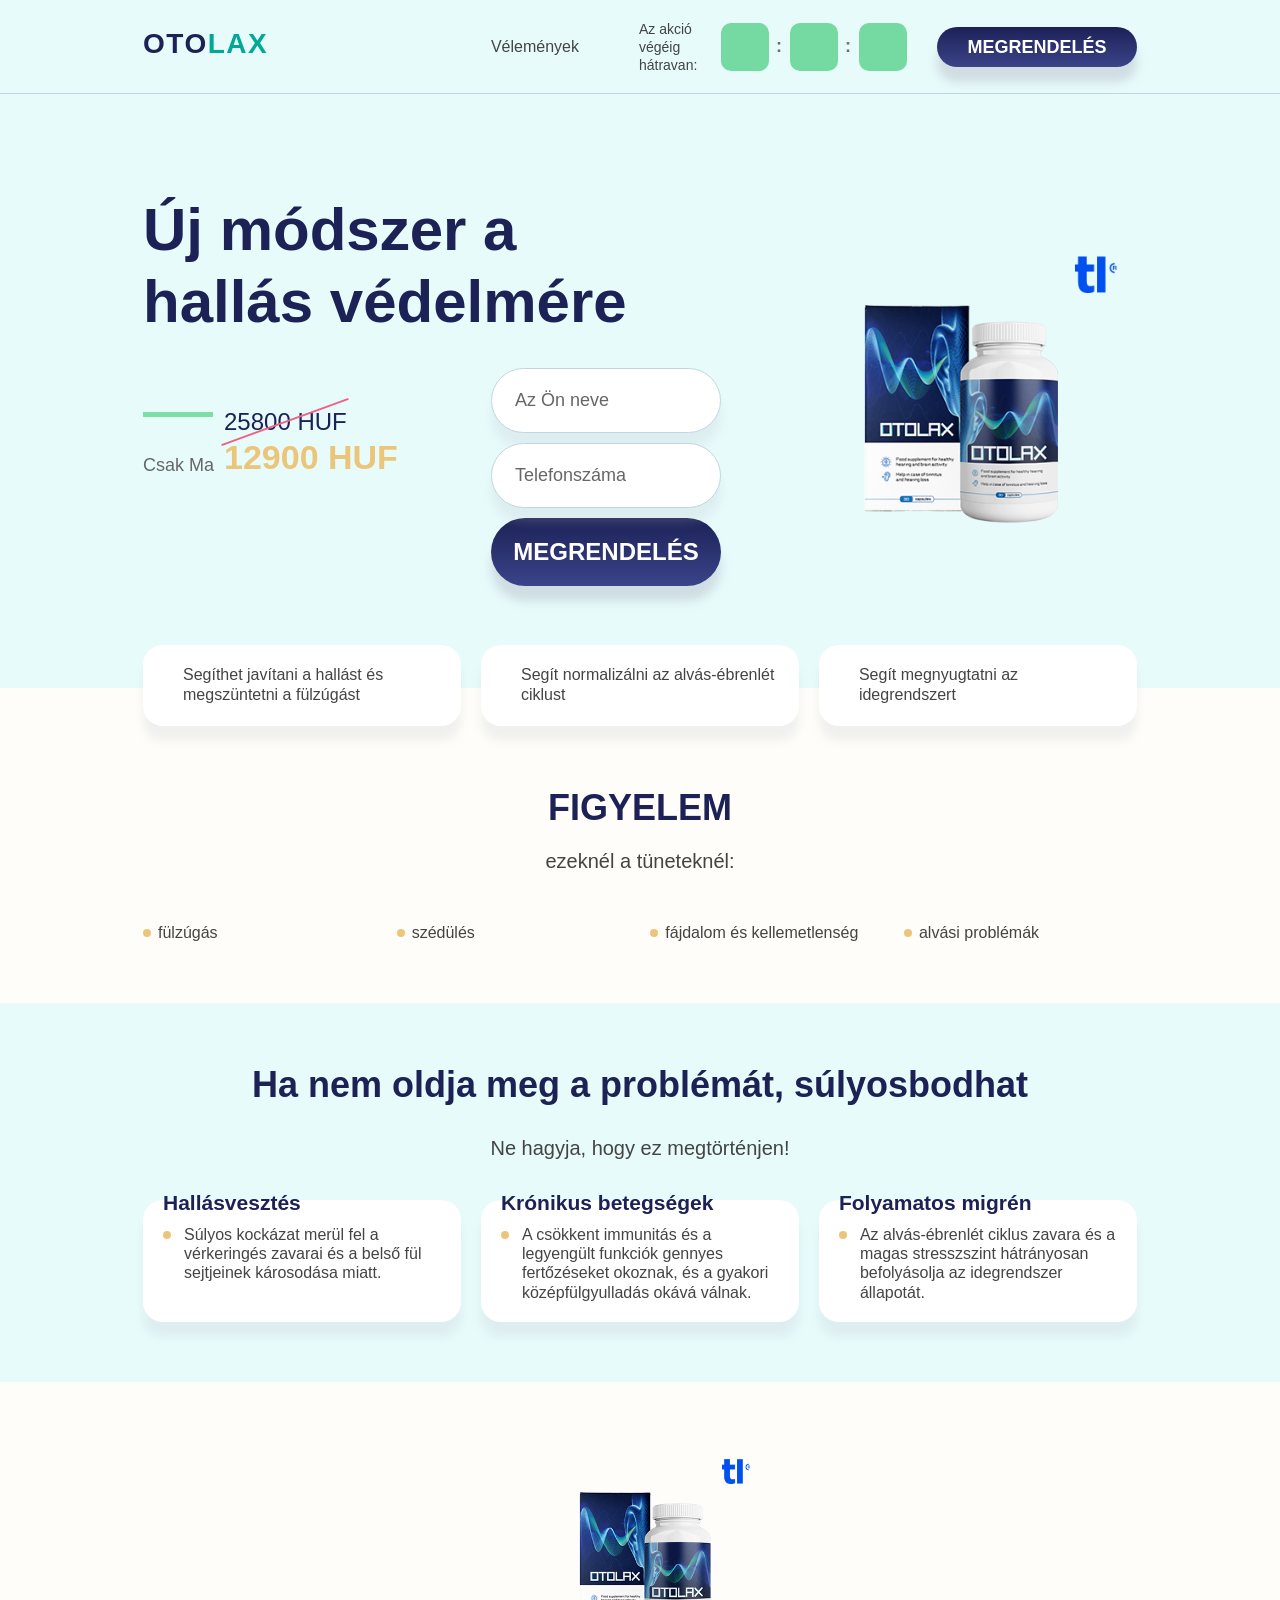
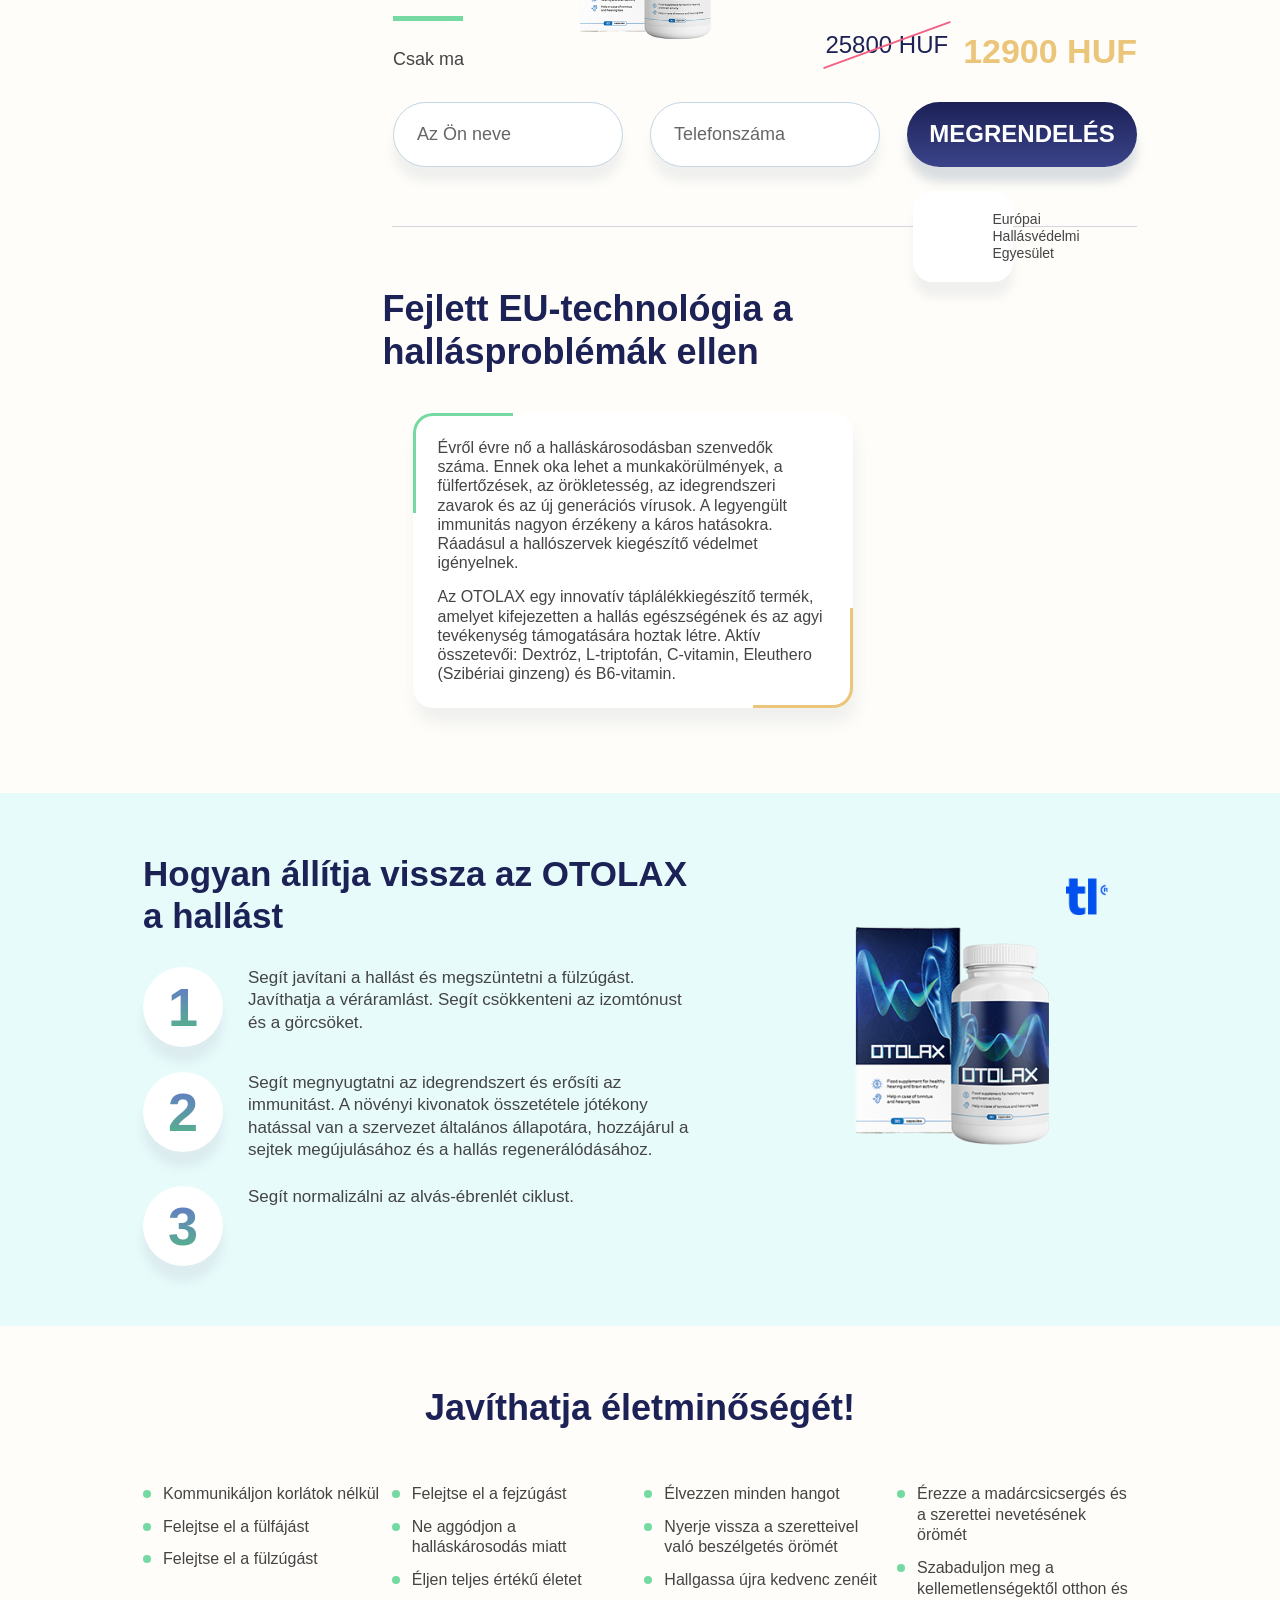
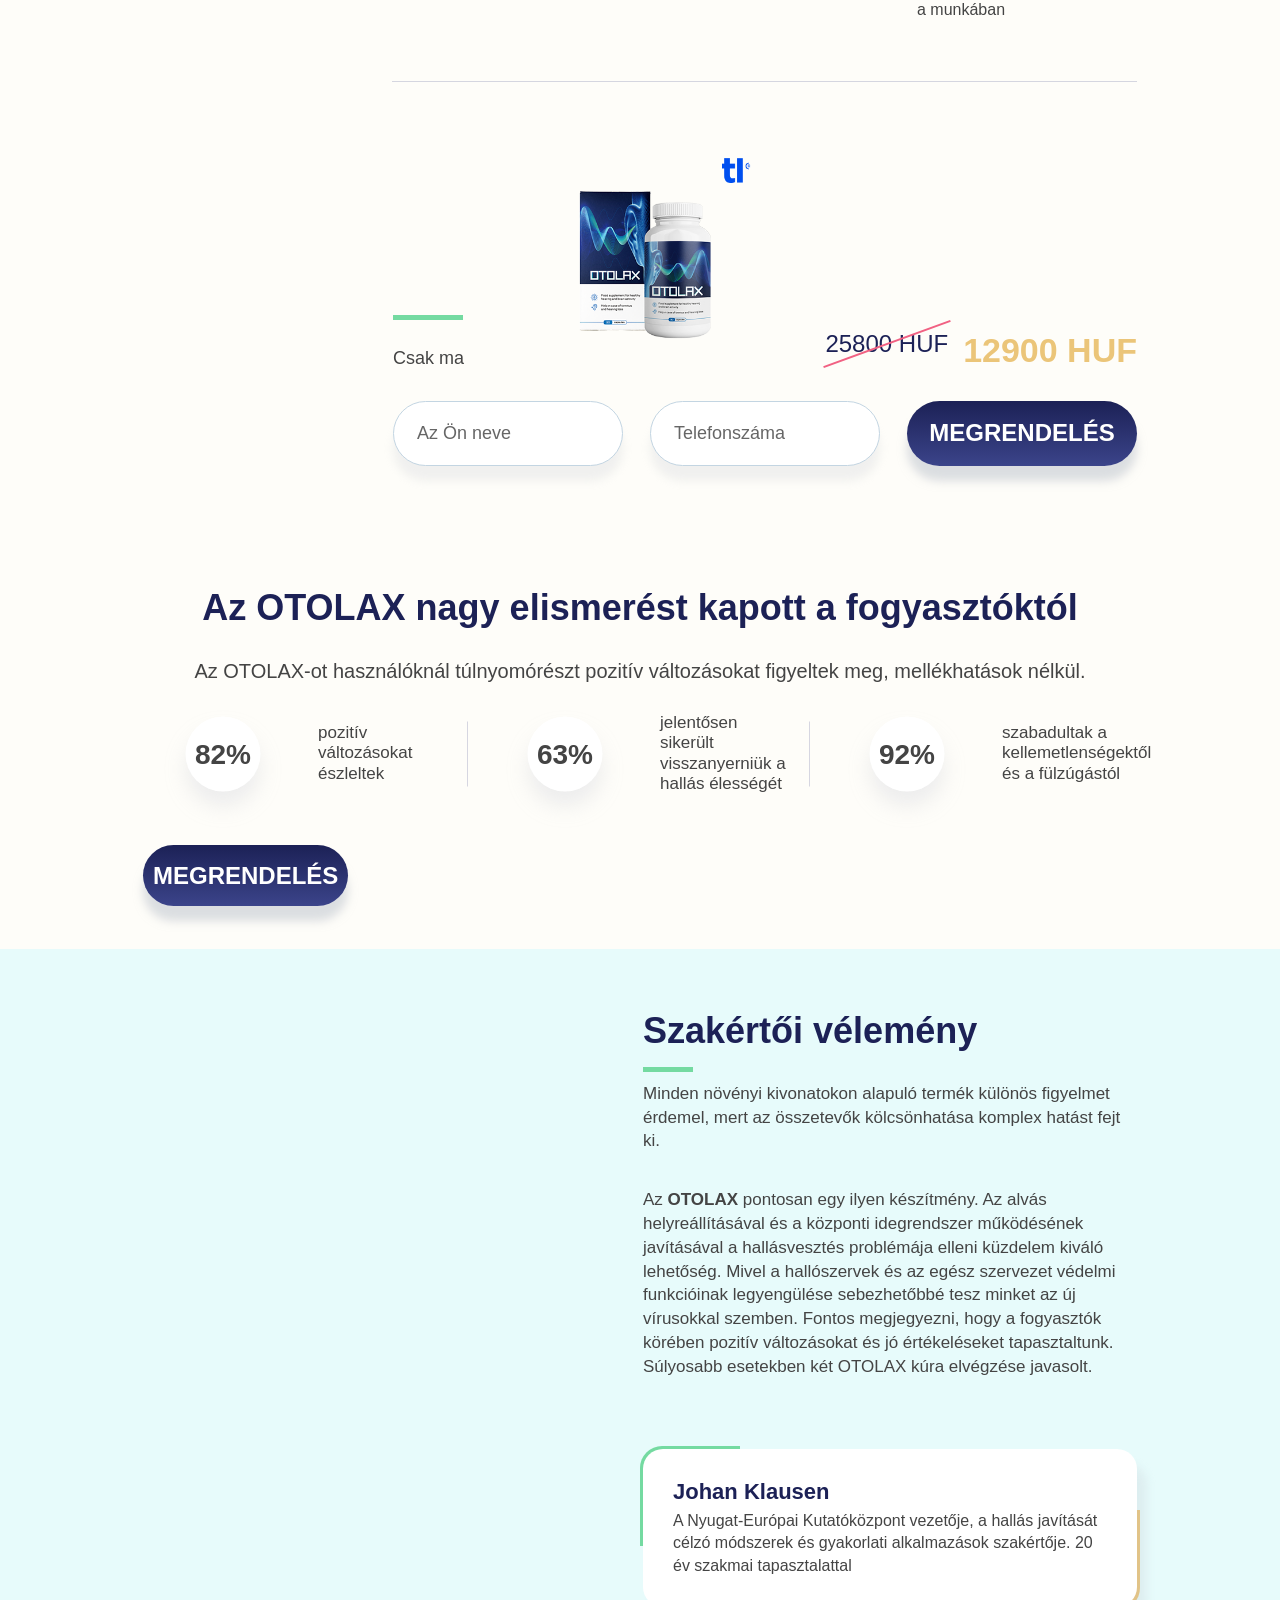
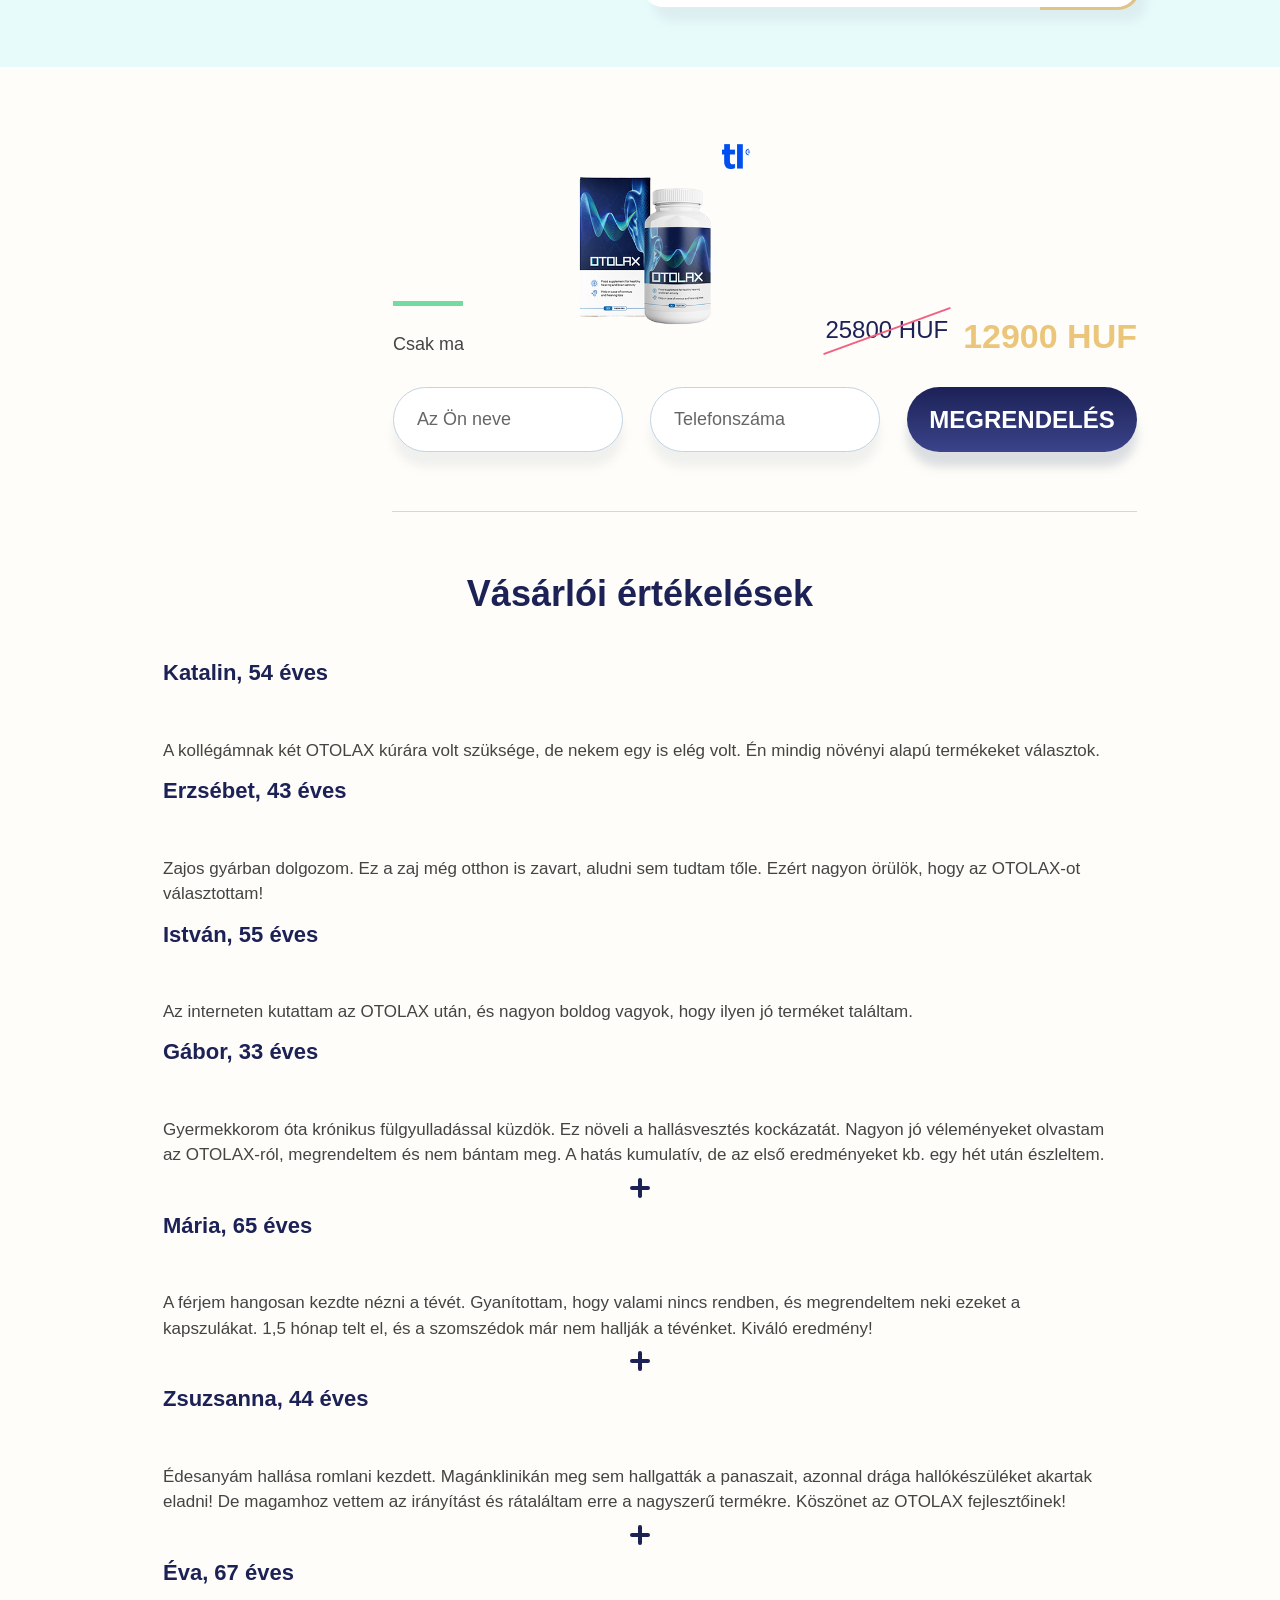
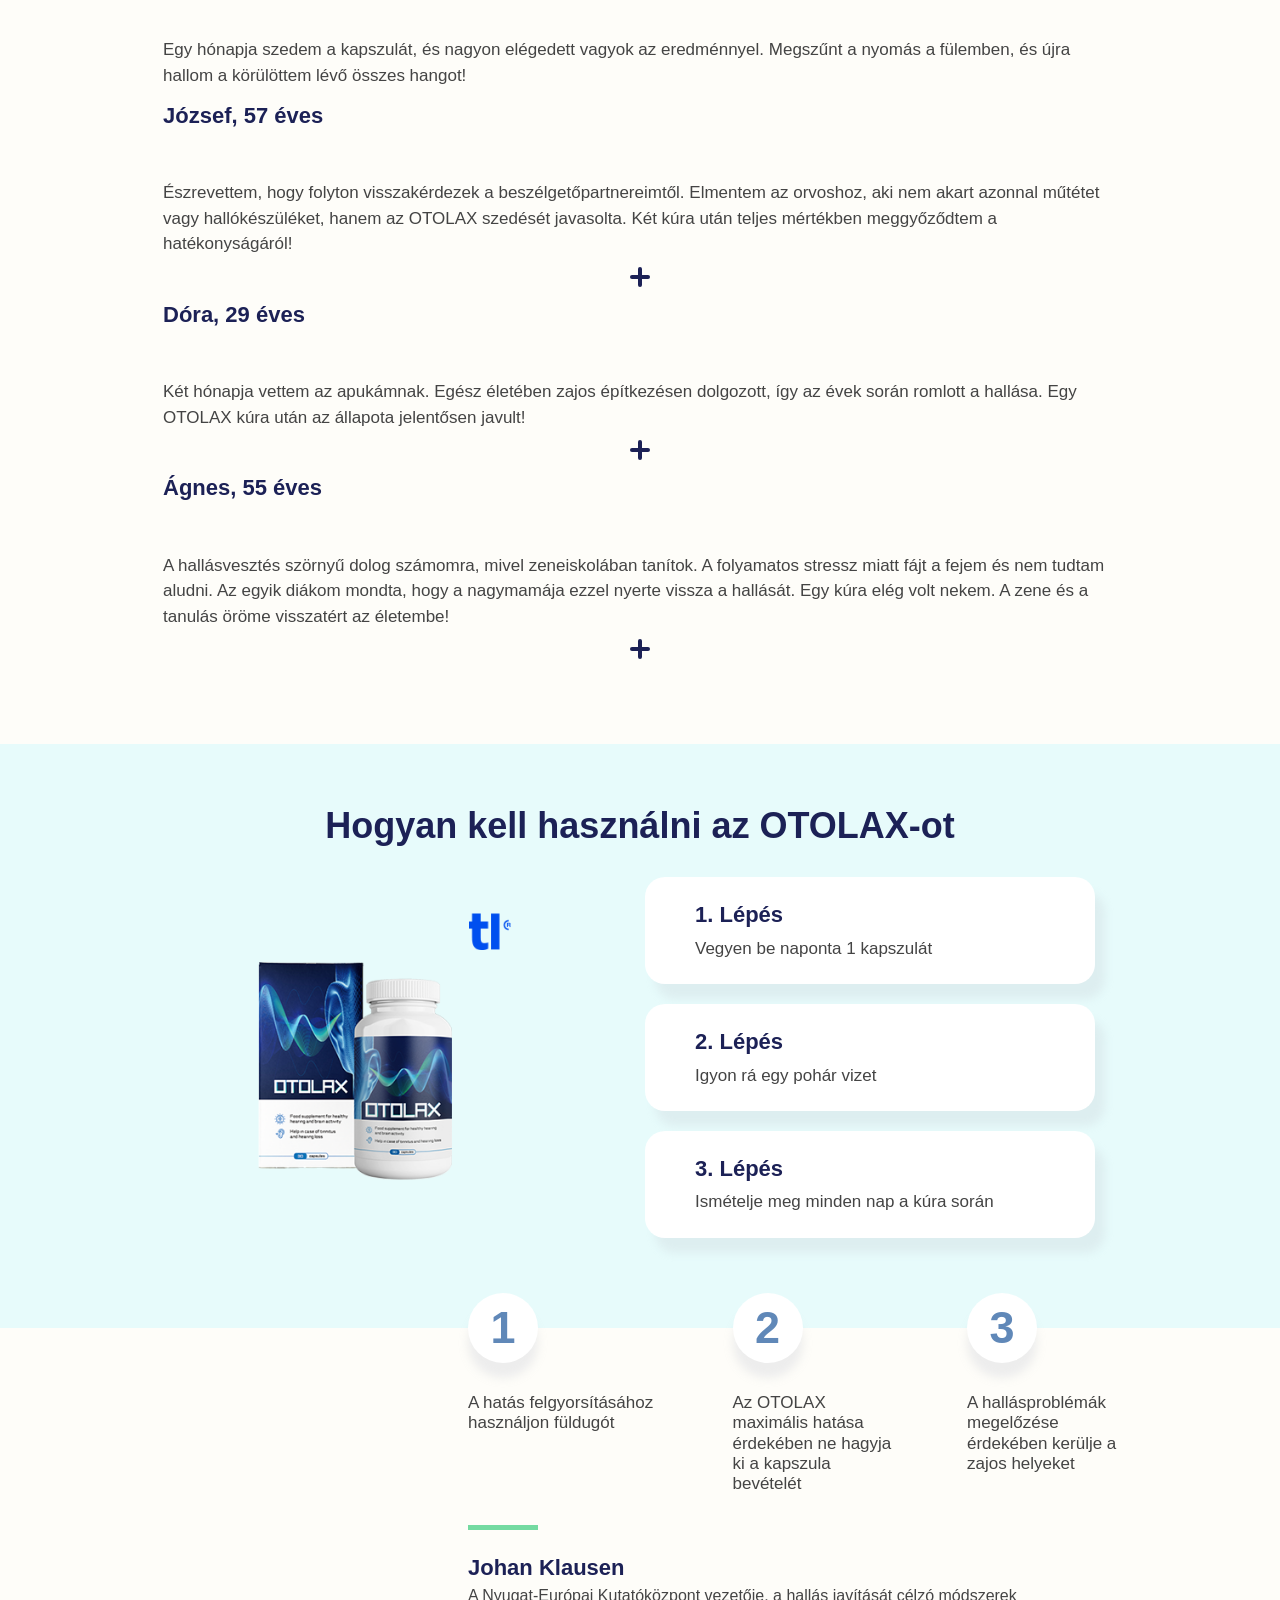
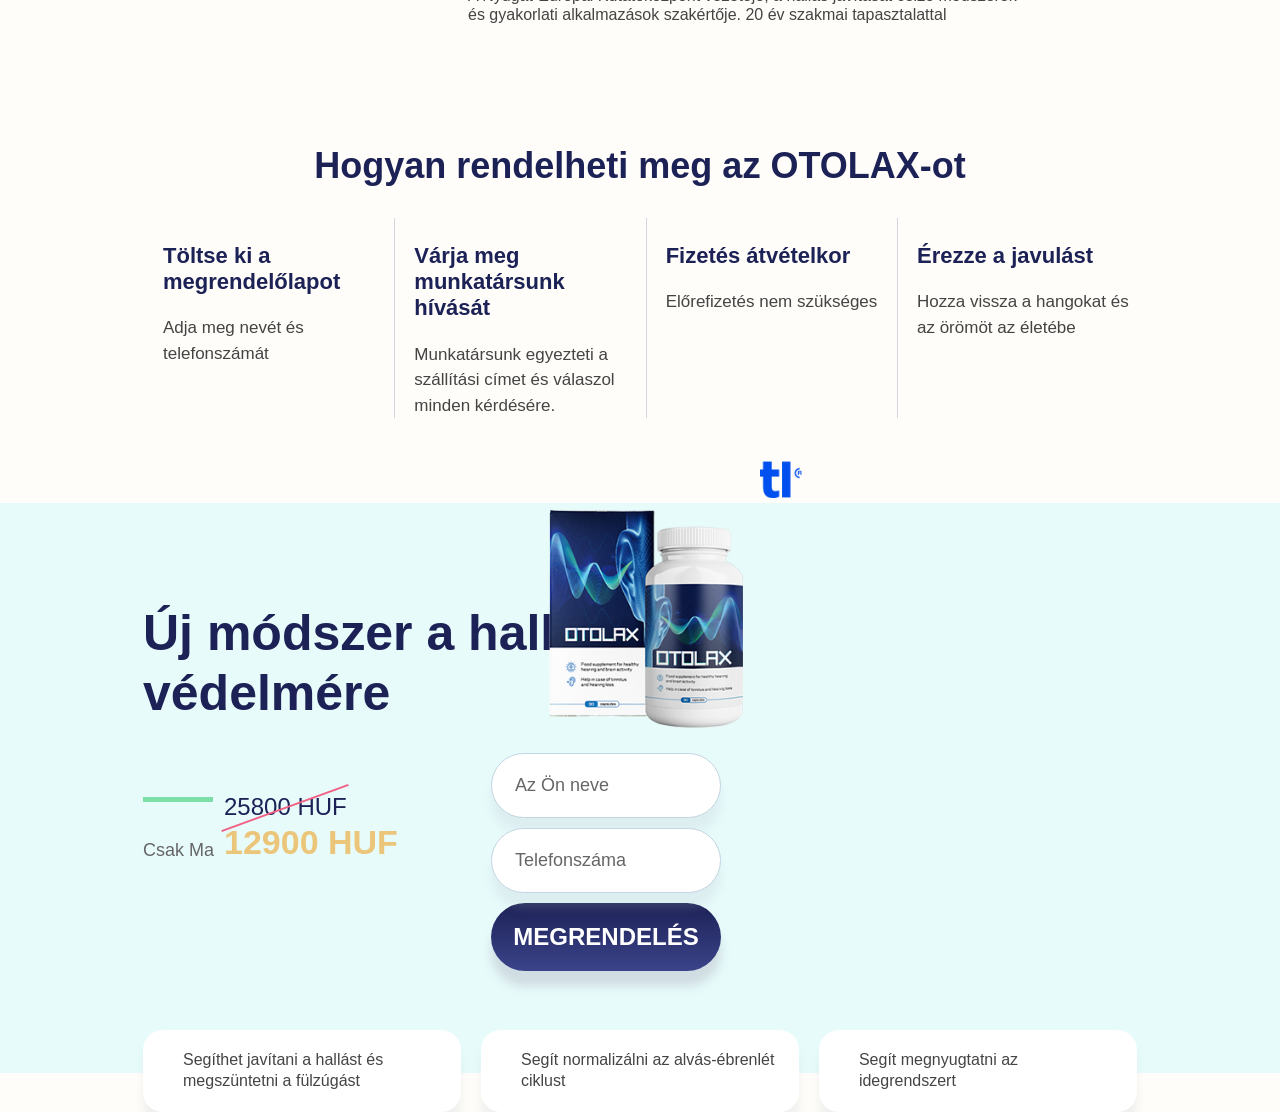
==== index.html @ cb8ec3be "Update product to OTOLAX: replace branding/images, update copy with active ingredients, and update T" ====
<!DOCTYPE html>
<html lang="hu">
<head>
	<meta charset="UTF-8">
	<meta name="viewport" content="width=device-width, initial-scale=1.0">
	<meta http-equiv="X-UA-Compatible" content="ie=edge">
	<title>OTOLAX</title>
	<link rel="shortcut icon" href="img/favicon.png" type="image/x-icon">
	<link rel="stylesheet" href="css/style.min.css">
	<script src="js/jquery-3.3.1.js"></script>
	<style>
        .footer {
            background-color: #fefdf9!important;
        }
        .blockRedLine3103 {
		display:none!important;
		}
	</style>
	<script type="text/javascript" src="script_land.js" defer></script>
</head>
<body class="ev-date">
	<div class="promo-bg">
		<header class="header">
			<div class="container container-big">
				<div class="header__content">
					<div class="header__logo">
						<a href="/" style="text-decoration:none;"><span style="font-size: 28px; font-weight: 900; color: #1c2156; font-family: 'Open Sans', sans-serif; letter-spacing: 1.5px;">OTO<span style="color:#00a896;">LAX</span></span></a>
					</div>
					<div class="header__main">
						<a class="header__link header__link--reviews" href="#d1">
							Vélemények
						</a>
						
						<div class="order-wrapper">
							<div class="header__timer offer-wrapper">
								<div class="timer__text">Az akció végéig hátravan:</div>
								<div class="timer__block timer">
									<div class="timer__hours"><span class="hours"></span></div><span class="timer__dots">:</span>
									<div class="timer__minutes"><span class="minutes"></span></div><span class="timer__dots">:</span>
									<div class="timer__seconds"><span class="seconds"></span></div>
								</div>
							</div>
						</div>
						<a href="#order" class="header__btn btn ever-popup-btn">
							MEGRENDELÉS
						</a>
					</div>
					<button class="header__burger">
						<span class="header-burger__line"></span>
					</button>
				</div>
			</div>
		</header>

		<section class="promo block">
			<div class="container">
				<div class="promo__content">
					<h2 class="title promo__title">Új módszer a hallás védelmére</h2>
					<div class="promo__pack">
						<img src="img/otolax.png" alt="OTOLAX">
					</div>
					<div class="promo__box">
						<div class="promo__date">
							Csak ma <span class="date-0" data-format="dd monthFull yyyy"></span>
						</div>
						<div class="promo__price price">
							<div class="price__old">
								<span class="x_price_previous al-cost-promo">25800 HUF</span>
							</div>
							<div class="price__new">
								<span class="x_price_current al-cost">12900 HUF</span>
							</div>
						</div>
					</div>
					<div class="promo__form">
						<form class="x_order_form form al-form" action="/api/api" method="POST">
							<select class="al-country" name="country" style="display:none"></select>
							<label class="form__input--wrap">
								<input class="form__input" placeholder="Az Ön neve" type="text" name="name" autocomplete="name">
							</label><label class="form__input--wrap">
								<input class="form__input" placeholder="Telefonszáma" type="tel" name="phone" autocomplete="tel">
							</label><button class="btn form__btn" type="submit">MEGRENDELÉS</button>
						</form>
					</div>
				</div>
			</div>
		</section>
	</div>
	<section class="sings block">
		<div class="container">
			<ul class="sings__list">
				<li class="sings__item">
					<img class="sings__icon" src="img/sign-icon-1.svg" alt="">
					<p class="sings__text">
						Segíthet javítani a hallást és megszüntetni a fülzúgást
					</p>
				</li>
				<li class="sings__item">
					<img class="sings__icon" src="img/sign-icon-2.svg" alt="">
					<p class="sings__text">
						Segít normalizálni az alvás-ébrenlét ciklust
					</p>
				</li>
				<li class="sings__item">
					<img class="sings__icon" src="img/sign-icon-3.svg" alt="">
					<p class="sings__text">
						Segít megnyugtatni az idegrendszert
					</p>
				</li>
			</ul>
			<h2 class="title sings__title">FIGYELEM</h2>
			<h3 class="subtitle sings__subtitle">ezeknél a tüneteknél:</h3>
			<ul class="sings__content">
				<li class="sings__box">
					<div class="sings__img">
						<img src="img/sing-1.jpg" alt="">
					</div>
					<h4 class="sings__name">fülzúgás</h4>
				</li>
				<li class="sings__box">
					<div class="sings__img">
						<img src="img/sing-2.jpg" alt="">
					</div>
					<h4 class="sings__name">szédülés</h4>
				</li>
				<li class="sings__box">
					<div class="sings__img">
						<img src="img/sing-3.jpg" alt="">
					</div>
					<h4 class="sings__name">fájdalom és kellemetlenség</h4>
				</li>
				<li class="sings__box">
					<div class="sings__img">
						<img src="img/sing-4.jpg" alt="">
					</div>
					<h4 class="sings__name">alvási problémák</h4>
				</li>
			</ul>
		</div>
	</section>
	<section class="problem block bg">
		<div class="container">
			<h2 class="title problem__title">
				Ha nem oldja meg a problémát, súlyosbodhat
			</h2>
			<h3 class="subtitle problem__subtitle">
				Ne hagyja, hogy ez megtörténjen!
			</h3>
			<ul class="problem__list">
				<li class="problem__item">
					<div class="problem__icon">
						<img src="img/problem-1.svg" alt="">
					</div>
					<div class="problem__info">
						<h4 class="problem__name">Hallásvesztés</h4>
						<p class="problem__text">
							Súlyos kockázat merül fel a vérkeringés zavarai és a belső fül sejtjeinek károsodása miatt.
						</p>
					</div>
				</li>
				<li class="problem__item">
					<div class="problem__icon">
						<img src="img/problem-2.svg" alt="">
					</div>
					<div class="problem__info">
						<h4 class="problem__name">Krónikus betegségek</h4>
						<p class="problem__text">
							A csökkent immunitás és a legyengült funkciók gennyes fertőzéseket okoznak, és a gyakori középfülgyulladás okává válnak.
						</p>
					</div>
				</li>
				<li class="problem__item">
					<div class="problem__icon">
						<img src="img/problem-3.svg" alt="">
					</div>
					<div class="problem__info">
						<h4 class="problem__name">Folyamatos migrén</h4>
						<p class="problem__text">
							Az alvás-ébrenlét ciklus zavara és a magas stresszszint hátrányosan befolyásolja az idegrendszer állapotát.
						</p>
					</div>
				</li>
			</ul>
		</div>
	</section>
	<div class="action">
		<div class="container">
			<div class="action__inner block">
				<p class="action__title">
					Csak ma <span class="date-0" data-format="dd monthFull yyyy"></span>
				</p>
				<img class="action__prod" src="img/otolax.png" loading="lazy" alt="OTOLAX">
				<div class="action__price price">
					<div class="price__old">
						<span class="x_price_previous al-cost-promo">25800 HUF</span>
					</div>
					<div class="price__new">
						<span class="x_price_current al-cost">12900 HUF</span>
					</div>
				</div>
				<form class="action__form x_order_form form al-form" action="/api/api" method="POST">
					<select class="al-country" name="country" style="display:none"></select>
					<label class="form__input--wrap action__input">
						<input class="form__input" placeholder="Az Ön neve" type="text" name="name" autocomplete="name">
					</label><label class="form__input--wrap action__input">
						<input class="form__input" placeholder="Telefonszáma" type="tel" name="phone" autocomplete="tel">
					</label><button class="btn action__btn" type="submit">MEGRENDELÉS</button>
				</form>
			</div>
		</div>
	</div>
	<section class="technology block">
		<div class="container">
			<div class="technology__content">
				<div class="technology__info">
					<h2 class="title technology__title">
						Fejlett EU-technológia a hallásproblémák ellen
					</h2>
					<div class="technology__box">
						<p class="technology__text">
							Évről évre nő a halláskárosodásban szenvedők száma. Ennek oka lehet a munkakörülmények, a fülfertőzések, az örökletesség, az idegrendszeri zavarok és az új generációs vírusok. A legyengült immunitás nagyon érzékeny a káros hatásokra. Ráadásul a hallószervek kiegészítő védelmet igényelnek.
						</p>
						<p class="technology__text">
							Az <strong>OTOLAX</strong> egy innovatív táplálékkiegészítő termék, amelyet kifejezetten a hallás egészségének és az agyi tevékenység támogatására hoztak létre. Aktív összetevői: <strong>Dextróz, L-triptofán, C-vitamin, Eleuthero (Szibériai ginzeng) és B6-vitamin</strong>.
						</p>
					</div>
				</div>
				<div class="technology__img">
					<img src="img/technology-img.jpg" alt="">
					<div class="technology-img__name">
						Európai Hallásvédelmi Egyesület
					</div>
				</div>
			</div>
		</div>
	</section>
	<section class="restore block bg">
		<div class="container">
			<div class="restore__content">
				<div class="restore__box">
					<h2 class="title restore__title">
						Hogyan állítja vissza az OTOLAX a hallást
					</h2>
					<ul class="restore__list">
						<li class="restore__item">
							<div class="restore__icon">
								<div class="restore-icon__text">1</div>
							</div>
							<p class="restore__text">
								Segít javítani a hallást és megszüntetni a fülzúgást. Javíthatja a véráramlást. Segít csökkenteni az izomtónust és a görcsöket.
							</p>
						</li>
						<li class="restore__item">
							<div class="restore__icon">
								<div class="restore-icon__text">2</div>
							</div>
							<p class="restore__text">
								Segít megnyugtatni az idegrendszert és erősíti az immunitást. A növényi kivonatok összetétele jótékony hatással van a szervezet általános állapotára, hozzájárul a sejtek megújulásához és a hallás regenerálódásához.
							</p>
						</li>
						<li class="restore__item">
							<div class="restore__icon">
								<div class="restore-icon__text">3</div>
							</div>
							<p class="restore__text">
								Segít normalizálni az alvás-ébrenlét ciklust.
							</p>
						</li>
					</ul>
				</div>
				<div class="restore__pack">
					<img src="img/otolax.png" alt="OTOLAX">
				</div>
			</div>
		</div>
	</section>
	<section class="can block">
		<div class="container">
			<h2 class="title can__title">Javíthatja életminőségét!</h2>
			<div class="can__content">
				<div class="can__box">
					<div class="can__img">
						<img src="img/can-1.jpg" alt="">
					</div>
					<ul class="can__list">
						<li class="can__item">Kommunikáljon korlátok nélkül</li>
						<li class="can__item">Felejtse el a fülfájást</li>
						<li class="can__item">Felejtse el a fülzúgást</li>
					</ul>
				</div>
				<div class="can__box">
					<div class="can__img">
						<img src="img/can-2.jpg" alt="">
					</div>
					<ul class="can__list">
						<li class="can__item">Felejtse el a fejzúgást</li>
						<li class="can__item">Ne aggódjon a halláskárosodás miatt</li>
						<li class="can__item">Éljen teljes értékű életet</li>
					</ul>
				</div>
				<div class="can__box">
					<div class="can__img">
						<img src="img/can-3.jpg" alt="">
					</div>
					<ul class="can__list">
						<li class="can__item">Élvezzen minden hangot</li>
						<li class="can__item">
							Nyerje vissza a szeretteivel való beszélgetés örömét
						</li>
						<li class="can__item">Hallgassa újra kedvenc zenéit</li>
					</ul>
				</div>
				<div class="can__box">
					<div class="can__img">
						<img src="img/can-4.jpg" alt="">
					</div>
					<ul class="can__list">
						<li class="can__item">
							Érezze a madárcsicsergés és a szerettei nevetésének örömét
						</li>
						<li class="can__item">
							Szabaduljon meg a kellemetlenségektől otthon és a munkában
						</li>
					</ul>
				</div>
			</div>
		</div>
	</section>
	<div class="action">
		<div class="container">
			<div class="action__inner action__inner-top_line block">
				<p class="action__title">
					Csak ma <span class="date-0" data-format="dd monthFull yyyy"></span>
				</p>
				<img class="action__prod" src="img/otolax.png" loading="lazy" alt="OTOLAX">
				<div class="action__price price">
					<div class="price__old">
						<span class="x_price_previous al-cost-promo">25800 HUF</span>
					</div>
					<div class="price__new">
						<span class="x_price_current al-cost">12900 HUF</span>
					</div>
				</div>
				<form class="action__form x_order_form form al-form" action="/api/api" method="POST">
					<select class="al-country" name="country" style="display:none"></select>
					<label class="form__input--wrap action__input">
						<input class="form__input" placeholder="Az Ön neve" type="text" name="name" autocomplete="name">
					</label><label class="form__input--wrap action__input">
						<input class="form__input" placeholder="Telefonszáma" type="tel" name="phone" autocomplete="tel">
					</label><button class="btn action__btn" type="submit">MEGRENDELÉS</button>
				</form>
			</div>
		</div>
	</div>

	<section class="testing block">
		<div class="container">
			<h2 class="testing__title title">
				Az OTOLAX nagy elismerést kapott a fogyasztóktól
			</h2>
			<p class="testing__subtitle">
				Az OTOLAX-ot használóknál túlnyomórészt pozitív változásokat figyeltek meg, mellékhatások nélkül.
			</p>
			<div class="testing__content">
				<div class="testing__item">
					<div class="testing__item-image testing__item-image-1">
						<img src="img/testing_image-1.png" loading="lazy" alt="">
					</div>
					<p class="testing__item-text">pozitív változásokat észleltek</p>
				</div>
				<div class="testing__item">
					<div class="testing__item-image testing__item-image-2">
						<img src="img/testing_image-2.png" loading="lazy" alt="">
					</div>
					<p class="testing__item-text">
						jelentősen sikerült visszanyerniük a hallás élességét
					</p>
				</div>
				<div class="testing__item">
					<div class="testing__item-image testing__item-image-3">
						<img src="img/testing_image-3.png" loading="lazy" alt="">
					</div>
					<p class="testing__item-text">
						szabadultak a kellemetlenségektől és a fülzúgástól
					</p>
				</div>
			</div>
			<a href="#order" class="btn testing__btn ever-popup-btn">MEGRENDELÉS</a>
		</div>
	</section>
	<section class="expert">
		<div class="container">
			<div class="expert__inner block">
				<h2 class="expert__title title">Szakértői vélemény</h2>
				<p class="expert__text expert__line">
					Minden növényi kivonatokon alapuló termék különös figyelmet érdemel, mert az összetevők kölcsönhatása komplex hatást fejt ki.
				</p>
				<p class="expert__text">
					Az <span class="text-bold">OTOLAX</span> pontosan egy ilyen készítmény. Az alvás helyreállításával és a központi idegrendszer működésének javításával a hallásvesztés problémája elleni küzdelem kiváló lehetőség. Mivel a hallószervek és az egész szervezet védelmi funkcióinak legyengülése sebezhetőbbé tesz minket az új vírusokkal szemben. Fontos megjegyezni, hogy a fogyasztók körében pozitív változásokat és jó értékeléseket tapasztaltunk. Súlyosabb esetekben két OTOLAX kúra elvégzése javasolt.
				</p>
				<div class="expert__info-wrapper">
					<div class="expert__info">
						<p class="expert__name text-bold">Johan Klausen</p>
						<p class="expert__pos">
							A Nyugat-Európai Kutatóközpont vezetője, a hallás javítását célzó módszerek és gyakorlati alkalmazások szakértője. 20 év szakmai tapasztalattal
						</p>
					</div>
				</div>
				<img class="expert__image" src="img/expert_image.png" loading="lazy" alt="">
			</div>
		</div>
	</section>
	<section class="reviews" id="reviews">
		<div class="action">
			<div class="container">
				<div class="action__inner block">
					<p class="action__title">
						Csak ma <span class="date-0" data-format="dd monthFull yyyy"></span>
					</p>
					<img class="action__prod" src="img/otolax.png" loading="lazy" alt="OTOLAX">
					<div class="action__price price">
						<div class="price__old">
							<span class="x_price_previous al-cost-promo">25800 HUF</span>
						</div>
						<div class="price__new">
							<span class="x_price_current al-cost">12900 HUF</span>
						</div>
					</div>
					<form class="action__form x_order_form form al-form" action="/api/api" method="POST">
						<select class="al-country" name="country" style="display:none"></select>
						<label class="form__input--wrap action__input">
							<input class="form__input" placeholder="Az Ön neve" type="text" name="name" autocomplete="name">
						</label><label class="form__input--wrap action__input">
							<input class="form__input" placeholder="Telefonszáma" type="tel" name="phone" autocomplete="tel">
						</label><button class="btn action__btn" type="submit">MEGRENDELÉS</button>
					</form>
				</div>
			</div>
		</div>
		<div class="container">
			<div class="reviews__inner block" id="d1">
				<h2 class="reviews__title title">Vásárlói értékelések</h2>
				<div class="reviews__content reviews__slider">
					<div class="reviews__item">
						<div class="reviews__item-header">
							<img src="img/reviews_ava-1.png" loading="lazy" alt="">
							<div class="reviews__item-info">
								<p class="reviews__item-name text-bold">Katalin, 54 éves</p>
								<p class="reviews__item-stars"></p>
								<p class="reviews__item-date date-0"></p>
							</div>
						</div>
						<div class="reviews__item-text">
							A kollégámnak két OTOLAX kúrára volt szüksége, de nekem egy is elég volt. Én mindig növényi alapú termékeket választok.
						</div>
					</div>
					<div class="reviews__item">
						<div class="reviews__item-header">
							<img src="img/reviews_ava-2.png" loading="lazy" alt="">
							<div class="reviews__item-info">
								<p class="reviews__item-name text-bold">Erzsébet, 43 éves</p>
								<p class="reviews__item-stars"></p>
								<p class="reviews__item-date date-0"></p>
							</div>
						</div>
						<div class="reviews__item-text">
							Zajos gyárban dolgozom. Ez a zaj még otthon is zavart, aludni sem tudtam tőle. Ezért nagyon örülök, hogy az OTOLAX-ot választottam!
						</div>
					</div>
					<div class="reviews__item">
						<div class="reviews__item-header">
							<img src="img/reviews_ava-3.png" loading="lazy" alt="">
							<div class="reviews__item-info">
								<p class="reviews__item-name text-bold">István, 55 éves</p>
								<p class="reviews__item-stars"></p>
								<p class="reviews__item-date date-1"></p>
							</div>
						</div>
						<div class="reviews__item-text">
							Az interneten kutattam az OTOLAX után, és nagyon boldog vagyok, hogy ilyen jó terméket találtam.
						</div>
					</div>
					<div class="reviews__item">
						<div class="reviews__item-header">
							<img src="img/reviews_ava-4.png" loading="lazy" alt="">
							<div class="reviews__item-info">
								<p class="reviews__item-name text-bold">Gábor, 33 éves</p>
								<p class="reviews__item-stars"></p>
								<p class="reviews__item-date date-1"></p>
							</div>
						</div>
						<div class="reviews__item-text">
							Gyermekkorom óta krónikus fülgyulladással küzdök. Ez növeli a hallásvesztés kockázatát. Nagyon jó véleményeket olvastam az OTOLAX-ról, megrendeltem és nem bántam meg. A hatás kumulatív, de az első eredményeket kb. egy hét után észleltem.
						</div>
						<div class="reviews__item-more"></div>
					</div>
					<div class="reviews__item">
						<div class="reviews__item-header">
							<img src="img/reviews_ava-5.png" loading="lazy" alt="">
							<div class="reviews__item-info">
								<p class="reviews__item-name text-bold">
									Mária, 65 éves
								</p>
								<p class="reviews__item-stars"></p>
								<p class="reviews__item-date date-1"></p>
							</div>
						</div>
						<div class="reviews__item-text">
							A férjem hangosan kezdte nézni a tévét. Gyanítottam, hogy valami nincs rendben, és megrendeltem neki ezeket a kapszulákat. 1,5 hónap telt el, és a szomszédok már nem hallják a tévénket. Kiváló eredmény!
						</div>
						<div class="reviews__item-more"></div>
					</div>
					<div class="reviews__item">
						<div class="reviews__item-header">
							<img src="img/reviews_ava-6.png" loading="lazy" alt="">
							<div class="reviews__item-info">
								<p class="reviews__item-name text-bold">
									Zsuzsanna, 44 éves
								</p>
								<p class="reviews__item-stars"></p>
								<p class="reviews__item-date date-1"></p>
							</div>
						</div>
						<div class="reviews__item-text">
							Édesanyám hallása romlani kezdett. Magánklinikán meg sem hallgatták a panaszait, azonnal drága hallókészüléket akartak eladni! De magamhoz vettem az irányítást és rátaláltam erre a nagyszerű termékre. Köszönet az OTOLAX fejlesztőinek!
						</div>
						<div class="reviews__item-more"></div>
					</div>
					<div class="reviews__item">
						<div class="reviews__item-header">
							<img src="img/reviews_ava-7.png" loading="lazy" alt="">
							<div class="reviews__item-info">
								<p class="reviews__item-name text-bold">Éva, 67 éves</p>
								<p class="reviews__item-stars"></p>
								<p class="reviews__item-date date-2"></p>
							</div>
						</div>
						<div class="reviews__item-text">
							Egy hónapja szedem a kapszulát, és nagyon elégedett vagyok az eredménnyel. Megszűnt a nyomás a fülemben, és újra hallom a körülöttem lévő összes hangot!
						</div>
					</div>
					<div class="reviews__item">
						<div class="reviews__item-header">
							<img src="img/reviews_ava-8.png" loading="lazy" alt="">
							<div class="reviews__item-info">
								<p class="reviews__item-name text-bold">József, 57 éves</p>
								<p class="reviews__item-stars"></p>
								<p class="reviews__item-date date-2"></p>
							</div>
						</div>
						<div class="reviews__item-text">
							Észrevettem, hogy folyton visszakérdezek a beszélgetőpartnereimtől. Elmentem az orvoshoz, aki nem akart azonnal műtétet vagy hallókészüléket, hanem az OTOLAX szedését javasolta. Két kúra után teljes mértékben meggyőződtem a hatékonyságáról!
						</div>
						<div class="reviews__item-more"></div>
					</div>
					<div class="reviews__item">
						<div class="reviews__item-header">
							<img src="img/reviews_ava-9.png" loading="lazy" alt="">
							<div class="reviews__item-info">
								<p class="reviews__item-name text-bold">Dóra, 29 éves</p>
								<p class="reviews__item-stars"></p>
								<p class="reviews__item-date date-2"></p>
							</div>
						</div>
						<div class="reviews__item-text">
							Két hónapja vettem az apukámnak. Egész életében zajos építkezésen dolgozott, így az évek során romlott a hallása. Egy OTOLAX kúra után az állapota jelentősen javult!
						</div>
						<div class="reviews__item-more"></div>
					</div>
					<div class="reviews__item">
						<div class="reviews__item-header">
							<img src="img/reviews_ava-10.png" loading="lazy" alt="">
							<div class="reviews__item-info">
								<p class="reviews__item-name text-bold">Ágnes, 55 éves</p>
								<p class="reviews__item-stars"></p>
								<p class="reviews__item-date date-2"></p>
							</div>
						</div>
						<div class="reviews__item-text">
							A hallásvesztés szörnyű dolog számomra, mivel zeneiskolában tanítok. A folyamatos stressz miatt fájt a fejem és nem tudtam aludni. Az egyik diákom mondta, hogy a nagymamája ezzel nyerte vissza a hallását. Egy kúra elég volt nekem. A zene és a tanulás öröme visszatért az életembe!
						</div>
						<div class="reviews__item-more"></div>
					</div>
				</div>
			</div>
		</div>
	</section>
	<section class="use block">
		<div class="container">
			<h2 class="use__title title">Hogyan kell használni az OTOLAX-ot</h2>
			<div class="use__inner">
				<ul class="use__content">
					<li class="use__item">
						<img class="use__item-image" src="img/use_item_image-1.png" loading="lazy" alt="">
						<p class="use__item-title text-bold">1. Lépés</p>
						<p class="use__item-text">Vegyen be naponta 1 kapszulát</p>
					</li>
					<li class="use__item">
						<img class="use__item-image" src="img/use_item_image-2.png" loading="lazy" alt="">
						<p class="use__item-title text-bold">2. Lépés</p>
						<p class="use__item-text">Igyon rá egy pohár vizet</p>
					</li>
					<li class="use__item">
						<img class="use__item-image" src="img/use_item_image-3.png" loading="lazy" alt="">
						<p class="use__item-title text-bold">3. Lépés</p>
						<p class="use__item-text">Ismételje meg minden nap a kúra során</p>
					</li>
				</ul>
				<div class="use__image">
					<img class="use__prod" src="img/otolax.png" loading="lazy" alt="OTOLAX">
				</div>
			</div>
		</div>
	</section>
	<div class="recommend">
		<div class="container">
			<div class="recommend__inner block">
				<img class="recommend__image" src="img/expert_image.png" loading="lazy" alt="">
				<ul class="recommend__list">
					<li class="recommend__item recommend__item-1">
						A hatás felgyorsításához használjon füldugót
					</li>
					<li class="recommend__item recommend__item-2">
						Az OTOLAX maximális hatása érdekében ne hagyja ki a kapszula bevételét
					</li>
					<li class="recommend__item recommend__item-3">
						A hallásproblémák megelőzése érdekében kerülje a zajos helyeket
					</li>
				</ul>
				<p class="recommend__name text-bold">Johan Klausen</p>
				<p class="recommend__pos">
					A Nyugat-Európai Kutatóközpont vezetője, a hallás javítását célzó módszerek és gyakorlati alkalmazások szakértője. 20 év szakmai tapasztalattal
				</p>
			</div>
		</div>
	</div>
	<section class="order block">
		<div class="container">
			<h2 class="order__title title">Hogyan rendelheti meg az OTOLAX-ot</h2>
			<div class="order__content">
				<div class="order__item">
					<img class="order__item-image" src="img/order_image-1.png" loading="lazy" alt="">
					<p class="order__item-title text-bold">Töltse ki a megrendelőlapot</p>
					<p class="order__item-text">Adja meg nevét és telefonszámát</p>
				</div>
				<div class="order__item">
					<img class="order__item-image" src="img/order_image-2.png" loading="lazy" alt="">
					<p class="order__item-title text-bold">
						Várja meg munkatársunk hívását
					</p>
					<p class="order__item-text">
						Munkatársunk egyezteti a szállítási címet és válaszol minden kérdésére.
					</p>
				</div>
				<div class="order__item">
					<img class="order__item-image" src="img/order_image-3.png" loading="lazy" alt="">
					<p class="order__item-title text-bold">Fizetés átvételkor</p>
					<p class="order__item-text">Előrefizetés nem szükséges</p>
				</div>
				<div class="order__item">
					<img class="order__item-image" src="img/order_image-4.png" loading="lazy" alt="">
					<p class="order__item-title text-bold">Érezze a javulást</p>
					<p class="order__item-text">
						Hozza vissza a hangokat és az örömöt az életébe
					</p>
				</div>
			</div>
		</div>
	</section>
	<div class="promo-bg" id="order">
		<section class="promo block promo-bottom">
			<div class="container">
				<div class="promo__content">
					<h2 class="title promo__title">
						Új módszer a hallás védelmére
					</h2>
					<div class="promo__pack">
						<img src="img/otolax.png" alt="OTOLAX">
					</div>
					<div class="promo__box">
						<div class="promo__date">
							Csak ma <span class="date-0" data-format="dd monthFull yyyy"></span>
						</div>
						<div class="promo__price price">
							<div class="price__old">
								<span class="x_price_previous al-cost-promo">25800 HUF</span>
							</div>
							<div class="price__new">
								<span class="x_price_current al-cost">12900 HUF</span>
							</div>
						</div>
					</div>
					<div class="promo__form">
						<form class="x_order_form form al-form" action="/api/api" method="POST">
							<select class="al-country" name="country" style="display:none"></select>
							<label class="form__input--wrap">
								<input class="form__input" placeholder="Az Ön neve" type="text" name="name" autocomplete="name">
							</label><label class="form__input--wrap">
								<input class="form__input" placeholder="Telefonszáma" type="tel" name="phone" autocomplete="tel">
							</label><button class="btn form__btn" type="submit">MEGRENDELÉS</button>
						</form>
					</div>
				</div>
			</div>
		</section>
	</div>
	<div class="sign-bottom block">
		<div class="container">
			<ul class="sings__list">
				<li class="sings__item">
					<img class="sings__icon" src="img/sign-icon-1.svg" alt="">
					<p class="sings__text">
						Segíthet javítani a hallást és megszüntetni a fülzúgást
					</p>
				</li>
				<li class="sings__item">
					<img class="sings__icon" src="img/sign-icon-2.svg" alt="">
					<p class="sings__text">
						Segít normalizálni az alvás-ébrenlét ciklust
					</p>
				</li>
				<li class="sings__item">
					<img class="sings__icon" src="img/sign-icon-3.svg" alt="">
					<p class="sings__text">
						Segít megnyugtatni az idegrendszert
					</p>
				</li>
			</ul>
		</div>
	</div>

	<script src="js/index.js"></script>
	<script src="js/terradrew.js"></script>
	<script src="/tl-validator.js?country=hu&label=false"></script>
</body>
</html>
---- css/style.min.css ----
@charset "UTF-8";

a,
abbr,
acronym,
address,
applet,
article,
aside,
audio,
b,
big,
blockquote,
body,
canvas,
caption,
center,
cite,
code,
dd,
del,
details,
dfn,
div,
dl,
dt,
em,
embed,
fieldset,
figcaption,
figure,
footer,
form,
h1,
h2,
h3,
h4,
h5,
h6,
header,
hgroup,
html,
i,
iframe,
img,
ins,
kbd,
label,
legend,
li,
mark,
menu,
nav,
object,
ol,
output,
p,
pre,
q,
ruby,
s,
samp,
section,
small,
span,
strike,
strong,
sub,
summary,
sup,
table,
tbody,
td,
tfoot,
th,
thead,
time,
tr,
tt,
u,
ul,
var,
video {
  margin: 0;
  padding: 0;
  border: 0;
  font: inherit;
  vertical-align: baseline
}

.slick-slide img,
article,
aside,
details,
figcaption,
figure,
footer,
header,
hgroup,
label,
menu,
nav,
section {
  display: block
}

body {
  font-family: Arial, Helvetica, sans-serif;
  font-size: 16px;
  color: #444;
  font-weight: 300;
  line-height: 1.2;
  overflow: hidden;
  background-color: #fefdf9
}

ol,
ul {
  list-style: none
}

blockquote,
q {
  quotes: none
}

blockquote:after,
blockquote:before,
q:after,
q:before {
  content: none
}

table {
  border-collapse: collapse;
  border-spacing: 0
}

br {
  line-height: 1;
  font-size: 0
}

*,
:after,
:before {
  -webkit-box-sizing: border-box;
  box-sizing: border-box
}

.slick-dots li button:focus,
.slick-dots li button:hover,
.slick-list:focus,
button,
button:focus,
input,
input:focus {
  outline: 0
}

a {
  text-decoration: none
}

button {
  border: 0;
  display: block;
  padding: 0;
  overflow: visible;
  font-family: inherit
}

::-moz-focus-inner,
::-moz-focus-outer {
  border: 0;
  padding: 0
}

:active,
:focus,
:hover,
:visited {
  outline: 0 !important
}

::-ms-clear {
  display: none
}

* {
  -webkit-tap-highlight-color: transparent
}

#comebacker_main_div {
  display: none !important;
  height: 0 !important
}

html {
  -ms-text-size-adjust: 100%;
  -moz-text-size-adjust: 100%;
  -webkit-text-size-adjust: 100%;
  overflow-x: hidden
}

a:-moz-focusring {
  color: transparent;
  text-shadow: 0 0 0 #000
}

a,
a:active,
a:focus,
a:hover,
a:visited {
  outline: 0 !important
}

::-moz-focus-inner {
  border: 0;
  outline: 0
}

select {
  outline: 0 !important;
  -webkit-appearance: none;
  -moz-appearance: none;
  appearance: none;
  background-image: url(../img/select-triangle.svg);
  background-repeat: no-repeat
}

select,
select:hover {
  background-size: 10px 10px;
  background-position: right 10px center
}

select:focus {
  outline: 0 !important;
  outline-color: transparent;
  outline-width: 0
}

select::-ms-expand {
  display: none !important;
  background: 0 0 !important;
  position: fixed;
  border: 0 !important;
  outline: 0 !important
}

button::-moz-focus-inner,
input[type=button]::-moz-focus-inner,
input[type=file]>input[type=button]::-moz-focus-inner,
input[type=reset]::-moz-focus-inner,
input[type=submit]::-moz-focus-inner,
option::-moz-focus-inner,
select::-moz-focus-inner {
  border: 0
}

:not(#fake) {
  outline: 0
}

select:-moz-focusring {
  color: transparent;
  text-shadow: 0 0 0 #000
}

img {
  display: block;
  max-width: 100%
}

svg {
  overflow: hidden
}

.container {
  width: 100%;
  padding: 0 15px
}

.subtitle,
.title {
  line-height: 1.2;
  text-align: center
}

.title {
  font-size: 23px;
  font-weight: 700;
  margin-bottom: 20px;
  color: #1c2156
}

.subtitle {
  font-size: 17px;
  margin-bottom: 15px
}

.text-bold,
b {
  font-weight: 700
}

.text-nowrap {
  white-space: nowrap
}

::-webkit-input-placeholder {
  color: #666;
  font-weight: 300;
  font-size: 18px
}

::-moz-placeholder {
  color: #666;
  font-weight: 300;
  font-size: 18px
}

:-ms-input-placeholder {
  color: #666;
  font-weight: 300;
  font-size: 18px
}

:-moz-placeholder {
  color: #666;
  font-weight: 300;
  font-size: 18px
}

::placeholder {
  color: #666;
  font-weight: 300;
  font-size: 18px
}

.slick-slider {
  -webkit-box-sizing: border-box;
  box-sizing: border-box;
  -webkit-user-select: none;
  -moz-user-select: none;
  -ms-user-select: none;
  user-select: none;
  -webkit-touch-callout: none;
  -khtml-user-select: none;
  -ms-touch-action: pan-y;
  touch-action: pan-y;
  -webkit-tap-highlight-color: transparent
}

.slick-list,
.slick-slider,
.slick-track {
  position: relative;
  display: block
}

.slick-list {
  overflow: hidden;
  margin: 0;
  padding: 0
}

.slick-list.dragging {
  cursor: pointer
}

.slick-slider .slick-list,
.slick-slider .slick-track {
  -webkit-transform: translate3d(0, 0, 0);
  transform: translate3d(0, 0, 0)
}

.slick-track {
  top: 0;
  left: 0;
  margin-left: auto;
  margin-right: auto
}

.slick-track:after,
.slick-track:before {
  display: table;
  content: ''
}

.slick-track:after {
  clear: both
}

.slick-loading .slick-track {
  visibility: hidden
}

.slick-slide {
  display: none;
  float: left;
  height: 100%;
  min-height: 1px
}

[dir=rtl] .slick-slide {
  float: right
}

.slick-slide.slick-loading img {
  display: none
}

.slick-slide.dragging img {
  pointer-events: none
}

.slick-initialized .slick-slide {
  display: block
}

.slick-loading .slick-slide {
  visibility: hidden
}

.slick-vertical .slick-slide {
  display: block;
  height: auto;
  border: 1px solid transparent
}

.slick-arrow.slick-hidden {
  display: none
}

.slick-loading .slick-list {
  background: #fff
}

.slick-next,
.slick-prev {
  font-size: 0;
  line-height: 0;
  position: absolute;
  top: 50%;
  display: block;
  width: 20px;
  height: 20px;
  padding: 0;
  -webkit-transform: translate(0, -50%);
  transform: translate(0, -50%);
  cursor: pointer;
  color: transparent;
  border: 0;
  outline: 0;
  background: 0 0
}

.slick-next:focus,
.slick-next:hover,
.slick-prev:focus,
.slick-prev:hover {
  color: transparent;
  outline: 0;
  background: 0 0
}

.slick-dots li button:focus:before,
.slick-dots li button:hover:before,
.slick-next:focus:before,
.slick-next:hover:before,
.slick-prev:focus:before,
.slick-prev:hover:before {
  opacity: 1
}

.slick-next.slick-disabled:before,
.slick-prev.slick-disabled:before {
  opacity: .25
}

.slick-next:before,
.slick-prev:before {
  font-size: 20px;
  line-height: 1;
  opacity: .75;
  color: #fff;
  -webkit-font-smoothing: antialiased;
  -moz-osx-font-smoothing: grayscale
}

.slick-prev {
  left: -25px
}

[dir=rtl] .slick-prev {
  right: -25px;
  left: auto
}

.slick-prev:before {
  content: '←'
}

.slick-next:before,
[dir=rtl] .slick-prev:before {
  content: '→'
}

.slick-next {
  right: -25px
}

[dir=rtl] .slick-next {
  right: auto;
  left: -25px
}

[dir=rtl] .slick-next:before {
  content: '←'
}

.slick-dots,
.slick-dots li button:before {
  position: absolute;
  left: 0;
  text-align: center
}

.slick-dots {
  bottom: -25px;
  display: block;
  width: 100%;
  padding: 0;
  margin: 0;
  list-style: none
}

.slick-dots li {
  position: relative;
  display: inline-block;
  width: 20px;
  height: 20px;
  margin: 0 5px;
  padding: 0;
  cursor: pointer
}

.slick-dots li button {
  font-size: 0;
  line-height: 0;
  display: block;
  width: 20px;
  height: 20px;
  padding: 5px;
  cursor: pointer;
  color: transparent;
  border: 0;
  outline: 0;
  background: 0 0
}

.slick-dots li button:before {
  font-size: 6px;
  line-height: 20px;
  top: 0;
  width: 20px;
  height: 20px;
  content: "";
  opacity: .25;
  color: #000;
  -webkit-font-smoothing: antialiased;
  -moz-osx-font-smoothing: grayscale
}

.slick-dots li.slick-active button:before {
  opacity: .75;
  color: #000
}

.slick-slide {
  outline: 0
}

.block {
  padding: 25px 0
}

.timer__text {
  font-size: 16px;
  line-height: 18px;
  color: #444
}

.timer__block {
  -webkit-box-pack: center;
  -ms-flex-pack: center;
  justify-content: center;
  -webkit-box-align: center;
  -ms-flex-align: center;
  align-items: center;
  font-size: 27px;
  font-weight: 700
}

.hours,
.minutes,
.seconds,
.timer__block,
.timer__block div {
  display: -webkit-box;
  display: -ms-flexbox;
  display: flex
}

.hours,
.minutes,
.seconds {
  width: 48px;
  height: 48px;
  -webkit-box-pack: center;
  -ms-flex-pack: center;
  justify-content: center;
  -webkit-box-align: center;
  -ms-flex-align: center;
  align-items: center;
  font-weight: 700;
  line-height: 1;
  z-index: 0;
  color: #fff;
  background: #74daa1;
  border-radius: 10px;
  font-size: 26px;
  position: relative
}

.timer__dots {
  margin: 0 8px 1px 7px;
  color: #6d6d75;
  font-size: 18px
}

input:-moz-submit-invalid {
  box-shadow: none
}

input:-moz-ui-invalid {
  box-shadow: none
}

.btn {
  background: -webkit-gradient(linear, left top, left bottom, from(#1c2156), to(#3b448a));
  background: linear-gradient(180deg, #1c2156 0, #3b448a 100%);
  -webkit-box-shadow: 0 15px 10px rgba(186, 192, 202, .5);
  box-shadow: 0 15px 10px rgba(186, 192, 202, .5);
  border-radius: 50px;
  font-weight: 700;
  font-size: 24px;
  line-height: 1;
  text-transform: capitalize;
  color: #fff;
  width: 100%;
  padding: 22px 10px;
  font-family: inherit;
  overflow: visible;
  cursor: pointer
}

.btn:hover {
  background: -webkit-gradient(linear, left top, left bottom, from(#0a1053), to(#3845a8));
  background: linear-gradient(180deg, #0a1053 0, #3845a8 100%)
}

.bg {
  background: #e7fbfb
}

.form__input {
  background: #fff;
  border: 1px solid #c3d5e2;
  -webkit-box-shadow: 0 15px 10px rgba(186, 192, 202, .2);
  box-shadow: 0 15px 10px rgba(186, 192, 202, .2);
  border-radius: 50px;
  height: 65px;
  padding-right: 15px;
  width: 100%;
  padding-left: 23px;
  -webkit-transition: .3s;
  transition: .3s;
  color: #666;
  font-weight: 300;
  font-size: 18px;
  position:relative;
}

.form__input:active,
.form__input:focus,
.form__input:hover {
  background-color: #fafafa
}

.price {
  display: flex;
  justify-content: center;
  align-items: flex-start;
  flex-wrap: nowrap;
}

.price__old {
  margin-right: 15px;
  color: #1c2156;
  font-size: 22px;
  position: relative;
  white-space: nowrap;
  line-height: 1.2;
}

.price__old::before {
  content: '';
  position: absolute;
  left: 50%;
  top: 50%;
  -webkit-transform: translate(-50%, -50%) rotate(-20deg);
  transform: translate(-50%, -50%) rotate(-20deg);
  width: 110%;
  height: 2px;
  background: #f16183
}

.price__new {
  font-size: 32px;
  color: #ebc579;
  font-weight: 700;
  line-height: 1.2;
  margin-top: 0;
  white-space: nowrap;
}

.x_price_previous,
.x_price_current {
  white-space: nowrap;
  display: inline-block;
}

.action__inner,
.action__inner::after {
  border-bottom: 1px solid rgba(52, 59, 127, .2)
}

.action__inner {
  position: relative;
  border-bottom: none
}

.action__inner::after {
  content: '';
  position: absolute;
  right: 0;
  bottom: 0;
  width: 100%
}

.action__inner-top_line::after {
  bottom: auto;
  top: 0
}

.action__title {
  text-align: center;
  font-size: 18px;
  margin-bottom: 20px
}

.action__prod {
  margin: 0 auto 20px;
  max-width: 220px
}

.action__price {
  margin-bottom: 20px
}

.action__form {
  max-width: 300px;
  width: 100%;
  margin: 0 auto
}

.action__input {
  margin-bottom: 15px
}

.header {
  padding: 10px 0;
  position: relative
}

.header::before {
  content: '';
  position: absolute;
  bottom: 0;
  left: 50%;
  -webkit-transform: translateX(-50%);
  transform: translateX(-50%);
  background-color: rgba(52, 60, 127, .2);
  height: 1px;
  width: 100%;
  max-width: 1470px
}

.header__content,
.header__logo {
  display: -webkit-box;
  display: -ms-flexbox;
  display: flex;
  -webkit-box-align: center;
  -ms-flex-align: center;
  align-items: center
}

.header__content {
  -webkit-box-pack: justify;
  -ms-flex-pack: justify;
  justify-content: space-between
}

.header__logo {
  font-weight: 700;
  font-size: 17px;
  color: #000;
  line-height: normal;
  margin-right: auto;
  max-width: 152px
}

.header-logo__info {
  font-size: 15px;
  color: #333;
  font-weight: 400;
  line-height: 1;
  display: block
}

.header__main {
  position: fixed;
  top: 0;
  right: -320px;
  width: 320px;
  padding: 30px 47px 20px;
  text-align: center;
  -webkit-transition: .5s;
  transition: .5s;
  z-index: 5;
  opacity: 0;
  background: #eef3f6
}

.header__link {
  color: inherit;
  font-size: 16px;
  line-height: 1;
  position: relative;
  display: block;
  margin-bottom: 20px;
  margin-right: 0;
  text-align: center
}

.header__link:hover {
  text-decoration: underline
}

.header__delimiter {
  width: 70%;
  height: 1px;
  background-color: #f5e9d0;
  opacity: .2;
  margin: 15px auto 10px
}

.header__timer {
  margin-bottom: 15px
}

.header__timer .timer__text {
  margin-bottom: 8px
}

.header__btn {
  max-width: 225px;
  font-size: 18px;
  padding: 11px 0;
  margin: 0 auto;
  border: 0;
  text-align: center;
  display:block;
}

.header__btn::before {
  display: none
}

.header__burger {
  width: 34px;
  height: 23px;
  position: relative;
  top: 0;
  z-index: 10;
  display: -webkit-box;
  display: -ms-flexbox;
  display: flex;
  -webkit-box-pack: center;
  -ms-flex-pack: center;
  justify-content: center;
  -webkit-box-align: center;
  -ms-flex-align: center;
  align-items: center;
  background: 0 0;
  cursor: pointer;
  -webkit-transition: .5s;
  transition: .5s
}

.header__burger:hover .header-burger__line,
.header__burger:hover .header-burger__line:after,
.header__burger:hover .header-burger__line:before {
  background-color: #000
}

.header-burger__line,
.header-burger__line:after,
.header-burger__line:before {
  width: 100%;
  height: 3px;
  background-color: #000;
  -webkit-transition: .5s;
  transition: .5s
}

.header-burger__line:after,
.header-burger__line:before {
  content: '';
  position: absolute;
  left: 0
}

.header-burger__line:before {
  top: 1px
}

.header-burger__line::after {
  bottom: 0
}

.header__content.active .header__main {
  right: 0;
  opacity: 1
}

.header__content.active .header-burger__line {
  background-color: transparent
}

.header__content.active .header-burger__line::before {
  -webkit-transform: rotate(-45deg);
  transform: rotate(-45deg);
  top: 50%
}

.header__content.active .header-burger__line::after {
  -webkit-transform: rotate(45deg);
  transform: rotate(45deg);
  top: 50%
}

.promo-bg {
  background: #e7fbfb
}

.promo__content {
  display: -webkit-box;
  display: -ms-flexbox;
  display: flex;
  -webkit-box-orient: vertical;
  -webkit-box-direction: normal;
  -ms-flex-direction: column;
  flex-direction: column;
  -webkit-box-align: center;
  -ms-flex-align: center;
  align-items: center
}

.promo__pack {
  margin-left: -35px;
  left: -10px;
  position: relative;
  max-width: 350px;
  margin-bottom: -15px;
  width: 100%
}

.promo__date {
  padding-top: 20px;
  position: relative;
  text-align: center;
  font-size: 18px;
  line-height: 26px;
  text-transform: capitalize;
  color: #666
}
    .promo__date span {
        display:block;
    }
.action__title span{
display:block;
}
.promo__date::before {
    content: '';
    position: absolute;
    top: 0;
    left: 50%;
    -webkit-transform: translateX(-50%);
    transform: translateX(-50%);
    width: 70px;
    height: 5px;
    background: #7cdfa8
}

.promo__date,
.promo__price {
  margin-bottom: 15px
}

.promo__form {
  max-width: 300px;
  width: 100%;
  margin: 0 0 0
}

.promo__form .form__input--wrap {
  margin-bottom: 10px;
  position:relative;
}
.form__input--wrap {
position:relative;
}
.promo__medals {
    display: -webkit-box;
    display: -ms-flexbox;
    display: flex;
    -ms-flex-pack: distribute;
    justify-content: space-around;
    -webkit-box-align: center;
    -ms-flex-align: center;
    align-items: center;
    max-width: 320px;
    width: 100%
}

.promo__medal {
  max-width: 100%
}

.promo__medal--second {
  max-width: 81px
}

.x_currency {
  margin-right: 10px;
  font-size: 22px !important
}

.sings__item,
.sings__list {
  display: -webkit-box;
  display: -ms-flexbox;
  display: flex
}

.sings__list {
  -ms-flex-wrap: wrap;
  flex-wrap: wrap;
  -webkit-box-pack: center;
  -ms-flex-pack: center;
  justify-content: center;
  margin-bottom: 30px
}

.sings__item {
  max-width: 300px;
  padding: 15px 10px;
  background: #fff;
  -webkit-box-shadow: 0 15px 10px rgba(186, 192, 202, .2);
  box-shadow: 0 15px 10px rgba(186, 192, 202, .2);
  border-radius: 20px;
  -webkit-box-align: center;
  -ms-flex-align: center;
  align-items: center
}

.sings__box:not(:last-child),
.sings__item:not(:last-child) {
  margin-bottom: 15px
}

.sings__icon {
  margin-right: 10px;
  -ms-flex-negative: 0;
  flex-shrink: 0
}

.sings__text {
  color: #444;
  line-height: 1.3
}

.sings__title {
  margin-bottom: 10px
}

.sings__content {
  display: -webkit-box;
  display: -ms-flexbox;
  display: flex;
  -ms-flex-wrap: wrap;
  flex-wrap: wrap;
  -webkit-box-pack: center;
  -ms-flex-pack: center;
  justify-content: center
}

.sings__box {
  max-width: 270px;
  width: 100%
}

.sings__img {
  margin-bottom: 10px;
  max-height: 214px;
  overflow: hidden;
  -webkit-box-shadow: 10px 10px 20px rgba(0, 0, 0, .15);
  box-shadow: 10px 10px 20px rgba(0, 0, 0, .15)
}

.sings__img,
.sings__img img {
  border-radius: 20px
}

.sings__name {
  color: #444;
  padding-left: 15px;
  position: relative
}

.problem__text::before,
.sings__name::before {
  content: '';
  position: absolute;
  left: 0;
  top: 6px;
  width: 8px;
  border-radius: 50%;
  height: 8px;
  background: #ebc579
}

.sign-bottom {
  display: none
}

.problem.show {
  background-size: 1920px
}

.problem__title {
  margin-bottom: 10px
}

.problem__item,
.problem__list {
  display: -webkit-box;
  display: -ms-flexbox;
  display: flex
}

.problem__list {
  -ms-flex-wrap: wrap;
  flex-wrap: wrap;
  -webkit-box-pack: center;
  -ms-flex-pack: center;
  justify-content: center
}

.problem__item {
  max-width: 100%;
  background: #fff;
  -webkit-box-shadow: 0 15px 10px rgba(186, 192, 202, .2);
  box-shadow: 0 15px 10px rgba(186, 192, 202, .2);
  border-radius: 20px;
  padding: 10px
}

.problem__item:not(:last-child),
.restore__item:not(:last-child),
.technology__text:not(:last-child) {
  margin-bottom: 15px
}

.problem__icon {
  margin-bottom: 10px;
  -ms-flex-negative: 0;
  flex-shrink: 0;
  margin-right: 10px
}

.problem__name {
  font-weight: 700;
  font-size: 19px;
  color: #1c2156;
  margin-bottom: 10px
}

.problem__text {
  padding-left: 21px;
  color: #444;
  position: relative
}

.technology {
  background-color: #fefdf9
}

.technology__content {
  display: -webkit-box;
  display: -ms-flexbox;
  display: flex;
  -ms-flex-wrap: wrap;
  flex-wrap: wrap;
  -webkit-box-pack: center;
  -ms-flex-pack: center;
  justify-content: center
}

.technology__info {
  margin-bottom: 25px
}

.technology__text {
  color: #444
}

.technology__img {
  position: relative;
  max-width: 300px;
  -webkit-box-shadow: 10px 10px 20px rgba(0, 0, 0, .15);
  box-shadow: 10px 10px 20px rgba(0, 0, 0, .15)
}

.technology__img,
.technology__img img {
  border-radius: 15px
}

.technology-img__name {
  position: absolute;
  background-color: #fff;
  bottom: 5px;
  left: 5px;
  right: 5px;
  max-width: 300px;
  font-size: 14px;
  -webkit-box-shadow: 0 15px 10px rgba(186, 192, 202, .2);
  box-shadow: 0 15px 10px rgba(186, 192, 202, .2);
  border-radius: 20px;
  padding: 20px 20px 20px 80px
}

.technology-img__name::before {
  content: '';
  position: absolute;
  left: 10px;
  top: 50%;
  -webkit-transform: translateY(-50%);
  transform: translateY(-50%);
  width: 61px;
  height: 51px;
  background: url("../img/technology-icon.png") no-repeat center/contain
}

.restore__content {
  display: -webkit-box;
  display: -ms-flexbox;
  display: flex;
  -ms-flex-wrap: wrap;
  flex-wrap: wrap;
  -webkit-box-pack: center;
  -ms-flex-pack: center;
  justify-content: center
}

.restore__list {
  counter-reset: restore;
  margin-bottom: 20px
}

.restore__icon,
.restore__item {
  display: -webkit-box;
  display: -ms-flexbox;
  display: flex
}

.restore__item {
  position: relative
}

.restore__icon {
  width: 50px;
  height: 50px;
  -webkit-box-pack: center;
  -ms-flex-pack: center;
  justify-content: center;
  -webkit-box-align: center;
  -ms-flex-align: center;
  align-items: center;
  -webkit-box-shadow: 0 15px 10px rgba(186, 192, 202, .25);
  box-shadow: 0 15px 10px rgba(186, 192, 202, .25);
  border-radius: 50%;
  background-color: #fff;
  -ms-flex-negative: 0;
  flex-shrink: 0;
  margin-right: 15px
}

.restore-icon__text {
  background: -webkit-gradient(linear, left top, left bottom, from(#6577cb), to(#55b588));
  background: linear-gradient(180deg, #6577cb 0, #55b588 100%);
  -webkit-background-clip: text;
  background-clip: text;
  -webkit-text-fill-color: transparent;
  font-weight: 700;
  font-size: 34px;
  line-height: 1
}

.restore__pack {
  left: -15px;
  position: relative;
  max-width: 400px
}

.restore__text {
  color: #444;
  line-height: 1.3
}

.can {
  background-color: #fefdf9
}

.can__content {
  display: -webkit-box;
  display: -ms-flexbox;
  display: flex;
  -ms-flex-wrap: wrap;
  flex-wrap: wrap;
  -webkit-box-pack: center;
  -ms-flex-pack: center;
  justify-content: center
}

.can__box {
  max-width: 290px
}

.can__box:not(:last-child) {
  margin-bottom: 23px
}

.can__img {
  margin-bottom: 15px;
  -webkit-box-shadow: 10px 10px 15px rgba(186, 192, 202, .3);
  box-shadow: 10px 10px 15px rgba(186, 192, 202, .3);
  border-radius: 20px;
  overflow: hidden
}

.can__item {
  padding-left: 20px;
  color: #444;
  line-height: 1.3;
  position: relative
}

.can__item:not(:last-child) {
  margin-bottom: 10px
}

.can__item::before {
  content: '';
  position: absolute;
  left: 0;
  top: 6px;
  width: 8px;
  border-radius: 50%;
  height: 8px;
  background: #74daa1
}

.composition {
  background-color: #e7fbfb
}

.composition__item {
  margin-bottom: 25px
}

.composition__item-4 {
  margin-bottom: 0
}

.composition__item-header,
.composition__item-image {
  display: -webkit-box;
  display: -ms-flexbox;
  display: flex;
  -webkit-box-align: center;
  -ms-flex-align: center;
  align-items: center
}

.composition__item-header {
  margin-bottom: 10px
}

.composition__item-image {
  width: 80px;
  height: 80px;
  -webkit-box-pack: center;
  -ms-flex-pack: center;
  justify-content: center;
  border-radius: 50%;
  background-color: #fff;
  -webkit-box-shadow: 0 15px 10px rgba(186, 192, 202, .25);
  box-shadow: 0 15px 10px rgba(186, 192, 202, .25);
  margin-right: 20px
}

.composition__item-title {
  color: #1c2156;
  font-size: 20px
}

.composition__item-text {
  line-height: 1.4
}

.composition__content {
  margin-bottom: 20px
}

.composition__prod {
  margin: 0 auto
}

.testing__title {
  font-size: 23px
}

.testing__subtitle {
  text-align: center;
  font-size: 18px;
  margin-bottom: 20px
}

.testing__content {
  width: 100%;
  max-width: 290px;
  margin: 0 auto 25px
}

.testing__item {
  display: -webkit-box;
  display: -ms-flexbox;
  display: flex;
  -webkit-box-align: center;
  -ms-flex-align: center;
  align-items: center;
  margin-bottom: 20px
}

.testing__item:last-child {
  margin-bottom: 0
}

.testing__item-image {
  -ms-flex-negative: 0;
  flex-shrink: 0;
  margin-right: 15px;
  width: 150px;
  position: relative;
  -webkit-filter: drop-shadow(0 15px 10px rgba(186, 192, 202, .25));
  filter: drop-shadow(0 15px 10px rgba(186, 192, 202, .25))
}

.testing__item-image::after {
  border-radius: 50%;
  background-color: #fff;
  width: 70px;
  height: 70px;
  position: absolute;
  left: 50%;
  top: 50%;
  -webkit-transform: translate(-50%, -50%);
  transform: translate(-50%, -50%);
  line-height: 70px;
  text-align: center;
  font-weight: 700;
  font-size: 24px
}

.testing__item-image-1::after {
  content: '82%'
}

.testing__item-image-2::after {
  content: '63%'
}

.testing__item-image-3::after {
  content: '92%'
}

.testing__certificate {
  position: relative;
  z-index: 1;
  background-color: #fff;
  -webkit-box-shadow: 0 0 15px 5px rgba(186, 192, 202, .2);
  box-shadow: 0 0 15px 5px rgba(186, 192, 202, .2);
  border-radius: 20px;
  padding: 5px
}

.testing__certificate img {
  -webkit-box-shadow: 0 0 44px rgba(186, 192, 202, .38);
  box-shadow: 0 0 44px rgba(186, 192, 202, .38)
}

.testing__certificate-wrapper {
  position: relative;
  width: 100%;
  max-width: 160px;
  margin: 0 auto 20px
}

.testing__certificate-wrapper::after {
  content: '';
  position: absolute;
  width: 100px;
  height: 100px;
  background-color: #ebc579;
  border-radius: 0 0 22px 0;
  right: -3px;
  bottom: -3px
}

.testing__certificate-wrapper::before {
  content: '';
  position: absolute;
  width: 100px;
  height: 100px;
  background-color: #74daa1;
  border-radius: 22px 0 0 0;
  left: -3px;
  top: -3px
}

.testing__btn {
  text-align: center;
  padding: 17px 10px;
  max-width: 290px;
  margin: 0 auto
}

.expert {
  background-color: #e7fbfb
}

.expert__text {
  line-height: 1.4;
  margin-bottom: 25px
}

.expert__info {
  background: #fff;
  -webkit-box-shadow: 10px 15px 10px rgba(186, 192, 202, .2);
  box-shadow: 10px 15px 10px rgba(186, 192, 202, .2);
  border-radius: 20px;
  padding: 15px;
  z-index: 1
}

.expert__info,
.expert__info-wrapper {
  position: relative
}

.expert__info-wrapper::after {
  content: '';
  position: absolute;
  width: 100px;
  height: 100px;
  background-color: #ebc579;
  border-radius: 0 0 22px 0;
  right: -3px;
  bottom: -3px
}

.expert__info-wrapper::before {
  content: '';
  position: absolute;
  width: 100px;
  height: 100px;
  background-color: #74daa1;
  border-radius: 22px 0 0 0;
  left: -3px;
  top: -3px
}

.expert__name {
  font-size: 20px;
  color: #1c2156;
  margin-bottom: 5px
}

.expert__pos {
  line-height: 1.4
}

.expert__image {
  display: none
}

.reviews__content {
  width: 290px;
  margin: 0 auto;
  padding-bottom: 50px
}

.reviews__item {
  padding: 10px 5px 0
}

.reviews__item-header {
  display: -webkit-box;
  display: -ms-flexbox;
  display: flex;
  -webkit-box-align: center;
  -ms-flex-align: center;
  align-items: center;
  margin-bottom: 20px;
  position: relative
}

.reviews__item-header::before {
  content: '';
  position: absolute;
  left: -5px;
  top: -10px;
  background-image: url("../img/reviews_quote.png");
  background-position: center;
  background-repeat: no-repeat;
  background-size: contain;
  width: 39px;
  height: 26px
}

.reviews__item-ava {
  width: 65px;
  height: 65px;
  border-radius: 50%;
  margin-right: 10px;
  -webkit-box-shadow: 0 10px 10px 0 #c9c9c9;
  box-shadow: 0 10px 10px 0 #c9c9c9;
  position: relative;
  z-index: 1;
  -ms-flex-negative: 0;
  flex-shrink: 0
}

.reviews__item-name {
  font-size: 20px;
  color: #1c2156;
  margin-bottom: 5px
}

.reviews__item-stars {
  width: 85px;
  height: 16px;
  background-image: url("../img/reviews_star.png"), url("../img/reviews_star.png"), url("../img/reviews_star.png"), url("../img/reviews_star.png"), url("../img/reviews_star.png");
  background-position: right center, 25% center, 50% center, 75% center, left center;
  background-repeat: no-repeat;
  background-size: contain;
  margin-bottom: 5px
}

.reviews__item-text {
  line-height: 1.4
}

.reviews .slick-dots li button,
.reviews__item-more {
  display: none
}

.reviews__arrow {
  fill: #1c2156;
  position: absolute;
  cursor: pointer;
  z-index: 2;
  bottom: 0
}

.reviews__arrow-left {
  left: 0;
  -webkit-transform: scale(-1);
  transform: scale(-1)
}

.reviews__arrow-right {
  right: 0
}

.reviews__arrow.slick-disabled {
  fill: #d2d1d1
}

.reviews .slick-dots {
  display: -webkit-box;
  display: -ms-flexbox;
  display: flex;
  -webkit-box-align: center;
  -ms-flex-align: center;
  align-items: center;
  -webkit-box-pack: center;
  -ms-flex-pack: center;
  justify-content: center;
  bottom: 14px
}

.reviews .slick-dots li {
  width: 10px;
  height: 10px;
  border-radius: 50%;
  background-color: #d6d6e1
}

.reviews .slick-dots li.slick-active {
  width: 12px;
  height: 12px;
  background-color: #ebc579
}

.use {
  background-color: #e7fbfb
}

.use__content {
  margin-bottom: 20px;
  padding-left: 20px
}

.use__item {
  background-color: #fff;
  -webkit-box-shadow: 10px 15px 10px rgba(186, 192, 202, .2);
  box-shadow: 10px 15px 10px rgba(186, 192, 202, .2);
  border-radius: 20px;
  position: relative;
  padding: 10px 10px 10px 30px;
  margin-bottom: 20px
}

.use__item:last-child {
  margin-bottom: 0
}

.use__item-image {
  position: absolute;
  left: 0;
  top: 50%;
  -webkit-transform: translate(-50%, -50%);
  transform: translate(-50%, -50%)
}

.use__item-title {
  font-size: 20px;
  color: #1c2156;
  margin-bottom: 10px
}

.use__image {
  position: relative;
  width: 270px;
  margin: 0 auto
}

.use__medal {
  position: absolute;
  top: 25px;
  right: 10px;
  width: 60px
}

.recommend__inner {
  border-bottom: 1px solid rgba(52, 59, 127, .2)
}

.recommend__image {
  display: none
}

.recommend__list {
  margin-bottom: 20px;
  counter-reset: item
}

.recommend__item {
  position: relative;
  padding-left: 50px
}

.recommend__item:not(:last-child) {
  margin-bottom: 15px
}

.recommend__item::after {
  content: '';
  counter-increment: item;
  content: counter(item);
  position: absolute;
  border-radius: 50%;
  background-color: #fff;
  color: #6088b8;
  left: 0;
  top: 0;
  width: 40px;
  height: 40px;
  text-align: center;
  line-height: 40px;
  font-weight: 700;
  font-size: 30px;
  -webkit-box-shadow: 0 15px 10px rgba(186, 192, 202, .25);
  box-shadow: 0 15px 10px rgba(186, 192, 202, .25)
}

.recommend__name {
  color: #1c2156;
  font-size: 20px;
  margin-bottom: 5px;
  padding-top: 20px;
  position: relative
}

.recommend__name::before {
  content: '';
  width: 70px;
  border-top: 5px solid #74daa1;
  position: absolute;
  top: 0;
  left: 0
}

.order__item {
  text-align: center;
  width: 100%;
  max-width: 290px;
  margin: 0 auto 25px
}

.order__item:last-child {
  margin-bottom: 0
}

.order__item-image {
  margin: 0 auto 15px
}

.order__item-title {
  color: #1c2156;
  margin-bottom: 5px;
  font-size: 20px
}

.create_rom_footer,
.ev-footer {
  background-color: #fefdf9 !important
}

.popup-left {
  display: none
}

.ever-popup__close:after,
.ever-popup__close:before {
  height: 3px !important;
  top: 50% !important;
  left: 50% !important
}

.popup-wrap .form:after {
  width: 247px;
  right: 5px
}

.popup-wrap {
  background: #e7fbfb;
  -webkit-box-shadow: 3px 15px 15px rgba(186, 192, 202, .2);
  box-shadow: 3px 15px 15px rgba(186, 192, 202, .2);
  border-radius: 20px;
  padding: 30px 20px 20px
}

.popup-wrap .promo__price {
  width: 100%
}

.popup-wrap .promo__date::before {
  top: -9px
}

.popup__box {
  margin-bottom: 20px !important
}

.popup-right {
  max-width: 280px;
  width: 100%
}

.popup-right .form__input {
  margin-bottom: 10px
}



.ever-popup__close {
  background: #7cdfa8;
  border-radius: 10px;
  width: 45px !important;
  height: 45px !important;
  top: 18px !important;
  right: -5px !important
}

.ever-popup__close:after {
  -webkit-transform: translate(-50%, -50%) rotate(-45deg) !important;
  transform: translate(-50%, -50%) rotate(-45deg) !important
}

.ever-popup__close:before {
  -webkit-transform: translate(-50%, -50%) rotate(45deg) !important;
  transform: translate(-50%, -50%) rotate(45deg) !important
}

.popup__medals {
  display: -webkit-box;
  display: -ms-flexbox;
  display: flex;
  -webkit-box-orient: vertical;
  -webkit-box-direction: normal;
  -ms-flex-direction: column;
  flex-direction: column;
  -webkit-box-align: center;
  -ms-flex-align: center;
  align-items: center;
  position: absolute;
  left: -35px;
  top: 50%;
  -webkit-transform: translateY(-45%);
  transform: translateY(-45%)
}

.popup__medal {
  margin-bottom: 19px
}

.popup-left {
  position: relative
}

@media screen and (-ms-high-contrast:active),
(-ms-high-contrast:none) {
  .restore-icon__text {
    background: 0 0;
    color: #55b588
  }
}

@media screen and (min-width:480px) {
  .container {
    width: 480px;
    margin: 0 auto
  }

  .title {
    font-size: 28px
  }

  .subtitle {
    font-size: 18px
  }

  .block {
    padding: 30px 0
  }

  .header__burger.active {
    position: absolute;
    right: 15px;
    top: 17px;
    -webkit-transition: .5s;
    transition: .5s
  }

  .problem__name {
    font-size: 21px
  }

  .testing__content {
    max-width: 480px
  }

  .testing__certificate {
    display: -webkit-box;
    display: -ms-flexbox;
    display: flex
  }

  .testing__certificate-wrapper {
    max-width: 480px
  }

  .expert__info {
    padding: 20px
  }

  .reviews__content {
    width: 350px
  }

  .order__content {
    display: -webkit-box;
    display: -ms-flexbox;
    display: flex;
    -ms-flex-wrap: wrap;
    flex-wrap: wrap;
    -webkit-box-pack: justify;
    -ms-flex-pack: justify;
    justify-content: space-between
  }

  .order__item {
    margin: 0 0 25px;
    max-width: 215px
  }

  .order__item:nth-child(3) {
    margin-bottom: 0
  }
}

@media screen and (min-width:640px) {
  .container {
    width: 640px
  }

  .title {
    font-size: 30px
  }

  .subtitle,
  .title {
    margin-bottom: 25px
  }

  .action__inner {
    display: -webkit-box;
    display: -ms-flexbox;
    display: flex;
    -ms-flex-wrap: wrap;
    flex-wrap: wrap;
    -ms-flex-pack: distribute;
    justify-content: space-around;
    -webkit-box-align: start;
    -ms-flex-align: start;
    align-items: flex-start;
    position: relative;
    max-width: 630px;
    margin: 0 auto
  }

  .action__title {
    width: 100%
  }

  .action__image {
    position: absolute;
    bottom: 15px;
    left: 35px
  }

  .action__prod {
    margin: 0 auto;
    max-width: 200px
  }

  .action__price {
    margin-bottom: 0
  }

  .action__form {
    max-width: 280px;
    width: 100%;
    margin: 0
  }

  .action__input {
    margin-bottom: 20px
  }

  .promo__content {
    position: relative;
    -webkit-box-align: start;
    -ms-flex-align: start;
    align-items: flex-start;
    max-width: 100%
  }

  .promo__title {
    display: block;
    width: 100%;
    margin-bottom: 35px
  }

  .promo__pack {
    position: absolute;
    bottom: 6px;
    right: 0;
    left: auto;
    max-width: 347px
  }

  .promo__box {
    display: -webkit-box;
    display: -ms-flexbox;
    display: flex;
    margin-bottom: 20px;
    -webkit-box-align: end;
    -ms-flex-align: end;
    align-items: flex-end;


  }

  .promo__date {
    text-align: left;
    margin-bottom: 0;
    margin-right: 15px;
    max-width: 150px;
    padding-top: 40px
  }

  .promo__date::before {
    -webkit-transform: none;
    transform: none;
    left: 0
  }

  .promo__price {
    margin-bottom: 0;
    -webkit-box-orient: vertical;
    -webkit-box-direction: normal;
    -ms-flex-direction: column;
    flex-direction: column;
    -webkit-box-align: end;
    -ms-flex-align: end;
    align-items: start;
    width: auto
  }

  .promo__price .price__old {
    margin-right: 0
  }

  .promo__form {
    max-width: 280px
  }

  .promo__medals {
    position: absolute;
    right: 0;
    bottom: 20px
  }

  .sings__list {
    -webkit-box-pack: justify;
    -ms-flex-pack: justify;
    justify-content: space-between
  }

  .sings__item:last-child {
    margin: 0 auto
  }

  .sings__subtitle {
    margin-bottom: 30px
  }

  .sings__content {
    -ms-flex-pack: distribute;
    justify-content: space-around;
    -webkit-box-align: start;
    -ms-flex-align: start;
    align-items: flex-start
  }

  .sings__box:not(:last-child) {
    margin-bottom: 20px
  }

  .problem__item {
    max-width: 100%;
    padding: 20px
  }

  .problem__item:not(:last-child) {
    margin-bottom: 35px
  }

  .restore__list,
  .restore__title {
    margin-bottom: 25px
  }

  .restore__list {
    max-width: 550px
  }

  .can__title {
    margin-bottom: 30px
  }

  .can__content {
    -ms-flex-pack: distribute;
    justify-content: space-around
  }

  .can__box {
    max-width: 270px
  }

  .can__box:nth-child(3) {
    margin-bottom: 0 !important
  }

  .composition__content {
    display: -webkit-box;
    display: -ms-flexbox;
    display: flex;
    -webkit-box-pack: justify;
    -ms-flex-pack: justify;
    justify-content: space-between;
    -ms-flex-wrap: wrap;
    flex-wrap: wrap
  }

  .composition__item {
    width: 290px
  }

  .composition__item-3 {
    margin-bottom: 0
  }

  .composition__prod {
    width: 400px
  }

  .testing__content {
    max-width: 100%;
    display: -webkit-box;
    display: -ms-flexbox;
    display: flex;
    -webkit-box-pack: justify;
    -ms-flex-pack: justify;
    justify-content: space-between
  }

  .testing__item {
    display: block;
    text-align: center;
    width: 175px;
    margin-bottom: 0
  }

  .testing__item-image {
    margin: 0 auto 15px
  }

  .testing__certificate {
    padding: 15px
  }

  .testing__certificate-wrapper {
    max-width: 100%
  }

  .expert__info {
    padding: 25px
  }

  .reviews__content {
    width: 100%
  }

  .reviews__item {
    padding: 15px 10px 0;
    margin: 0 10px;
    position: relative
  }

  .reviews__item-header::before {
    left: -10px;
    top: -15px
  }

  .reviews__item-text {
    max-height: 110px;
    overflow: hidden;
    -webkit-transition-property: max-height;
    transition-property: max-height;
    -webkit-transition-timing-function: ease-in-out;
    transition-timing-function: ease-in-out;
    -webkit-transition-duration: .3s;
    transition-duration: .3s
  }

  .reviews__item-text.show {
    max-height: 310px
  }

  .reviews__item-more {
    display: block;
    position: relative;
    margin: 10px auto 0;
    width: 20px;
    height: 20px;
    cursor: pointer
  }

  .reviews__item-more::after,
  .reviews__item-more::before {
    content: '';
    position: absolute;
    background-color: #1c2156;
    border-radius: 5px
  }

  .reviews__item-more::before {
    width: 20px;
    height: 4px;
    left: 0;
    top: 50%;
    -webkit-transform: translateY(-50%);
    transform: translateY(-50%)
  }

  .reviews__item-more::after {
    height: 20px;
    width: 4px;
    left: 50%;
    top: 0;
    -webkit-transform: translateX(-50%);
    transform: translateX(-50%)
  }

  .reviews__item-more.active::after {
    display: none
  }

  .reviews__arrow-left {
    left: 185px
  }

  .reviews__arrow-right {
    right: 185px
  }

  .use__inner {
    display: -webkit-box;
    display: -ms-flexbox;
    display: flex;
    -webkit-box-align: center;
    -ms-flex-align: center;
    align-items: center;
    -webkit-box-pack: justify;
    -ms-flex-pack: justify;
    justify-content: space-between
  }

  .use__content {
    margin: 0;
    width: 100%;
    max-width: 340px
  }

  .use__image {
    -ms-flex-negative: 0;
    flex-shrink: 0;
    margin: 0
  }

  .recommend__inner {
    padding-left: 250px;
    position: relative
  }

  .recommend__image {
    display: block;
    position: absolute;
    width: 250px;
    left: 0;
    bottom: 0
  }

  .order__content {
    -ms-flex-pack: distribute;
    justify-content: space-around
  }

  .order__item {
    max-width: 295px
  }

  .popup-wrap .form:before {
    right: auto;
    left: 0
  }
}

@media screen and (min-width:768px) {
  .container {
    width: 768px
  }

  .title {
    font-size: 32px;
    margin-bottom: 30px
  }

  .subtitle {
    font-size: 19px
  }

  .block {
    padding: 40px 0
  }

  .action__image {
    left: 55px
  }

  .action__prod {
    max-width: 210px
  }

  .header__logo {
    -ms-flex-negative: 0;
    flex-shrink: 0;
    margin-right: 15px;
    position: relative;
    top: -3px
  }

  .header__main {
    position: static;
    background-color: transparent;
    width: 65%;
    display: -webkit-box;
    display: -ms-flexbox;
    display: flex;
    -webkit-box-align: center;
    -ms-flex-align: center;
    align-items: center;
    padding: 0;
    opacity: 1
  }

  .header__link {
    margin-bottom: 0;
    width: auto;
    margin-left: 0;
    margin-right: 60px
  }

  .header__delimiter {
    width: 1px;
    height: 40px;
    margin: 0;
    display: none
  }

  .header__timer,
  .header__timer .timer__text {
    margin-bottom: 5px
  }

  .header__timer {
    display: none
  }

  .header__btn {
    max-width: 200px;
    margin-right: 0;
    margin-left: auto
  }

  .header__burger {
    display: none
  }

  .promo__content {
    max-width: 100%
  }

  .promo__title {
    font-size: 48px !important;
    max-width: 400px;
    margin-top: 40px;
    margin-bottom: 70px;
    text-align: left !important
  }

  .promo__pack {
    bottom: 213px;
    right: 60px;
    max-width: 317px
  }

  .promo__date {
    margin-right: 10px
  }

  .promo__form {
    margin-left: auto;
    max-width: 380px;
    margin-top: -130px;
    margin-bottom: 0
  }

  .promo__medals {
    position: absolute;
    bottom: 0;
    left: 0;
    max-width: 270px
  }

  .promo__medal:not(:last-child) {
    margin-right: 10px
  }

  .sings__list {
    margin-bottom: 40px
  }

  .sings__item {
    max-width: 360px;
    padding: 20px 25px
  }

  .sings__icon {
    margin-right: 20px
  }

  .sings__title {
    margin-bottom: 20px
  }

  .sings__subtitle {
    margin-bottom: 40px
  }

  .sings__content {
    -webkit-box-pack: justify;
    -ms-flex-pack: justify;
    justify-content: space-between;
    -webkit-box-align: end;
    -ms-flex-align: end;
    align-items: flex-end
  }

  .sings__box {
    max-width: 180px
  }

  .sings__box:not(:last-child) {
    margin-bottom: 0
  }

  .sings__img {
    max-height: 100%
  }

  .sings__img img {
    border-radius: 15px
  }

  .problem__subtitle {
    margin-bottom: 40px
  }

  .problem__list {
    -webkit-box-pack: justify;
    -ms-flex-pack: justify;
    justify-content: space-between
  }

  .problem__item {
    max-width: 364px
  }

  .problem__item:last-child {
    margin: 0 auto
  }

  .technology__title {
    text-align: left;
    margin-bottom: 20px
  }

  .technology__content {
    -ms-flex-wrap: nowrap;
    flex-wrap: nowrap;
    -webkit-box-align: start;
    -ms-flex-align: start;
    align-items: flex-start;
    position: relative;
    z-index: 0
  }

  .technology__content::before {
    content: '';
    position: absolute;
    bottom: 0;
    right: -94px;
    z-index: -1;
    background: url("../img/technology-bg.webp") no-repeat center/contain;
    width: 514px;
    height: 489.58px;
    -webkit-transform: scale(.2);
    transform: scale(.2);
    -webkit-transition: 1s;
    transition: 1s
  }

  .technology__content.show:before {
    -webkit-transform: scale(1);
    transform: scale(1)
  }

  .technology__info {
    max-width: 380px;
    width: 100%;
    margin-right: 15px
  }

  .technology__box {
    background: #fff;
    -webkit-box-shadow: 3px 15px 15px rgba(186, 192, 202, .2);
    box-shadow: 3px 15px 15px rgba(186, 192, 202, .2);
    border-radius: 20px;
    padding: 15px;
    position: relative
  }

  .technology__box::after,
  .technology__box::before {
    content: '';
    position: absolute;
    width: 100px;
    height: 100px
  }

  .technology__box::before {
    top: 0;
    left: 0;
    border-left: 3px solid #74daa1;
    border-top: 3px solid #74daa1;
    border-radius: 20px 0 0 0
  }

  .technology__box::after {
    bottom: 0;
    right: 0;
    border-right: 3px solid #ebc579;
    border-bottom: 3px solid #ebc579;
    border-radius: 0 0 20px 0
  }

  .technology__img {
    margin-top: 15px;
    max-width: 100%
  }

  .no-webp .technology__content::before {
    background: url(../img/technology-bg.png) no-repeat center/contain
  }

  .restore__title {
    font-size: 30px !important;
    text-align: left !important
  }

  .restore__content {
    -ms-flex-wrap: nowrap;
    flex-wrap: nowrap;
    -webkit-box-pack: justify;
    -ms-flex-pack: justify;
    justify-content: space-between
  }

  .restore__list {
    margin-bottom: 0
  }

  .restore__pack {
    max-width: 340px;
    margin-left: -20px
  }

  .can__content {
    padding: 0 65px
  }

  .can__box:not(:last-child) {
    margin-bottom: 27px
  }

  .composition__content {
    -ms-flex-pack: distribute;
    justify-content: space-around
  }

  .composition__item {
    width: 310px
  }

  .composition__item-1,
  .composition__item-2 {
    margin-bottom: 35px
  }

  .composition__item-header {
    margin-bottom: 20px
  }

  .composition__item-title {
    font-size: 22px
  }

  .composition__item-text {
    font-size: 17px;
    line-height: 1.5
  }

  .testing__subtitle {
    font-size: 20px;
    margin-bottom: 30px
  }

  .testing__content {
    margin-bottom: 40px
  }

  .testing__item {
    width: 225px
  }

  .testing__item-image {
    width: 160px
  }

  .testing__item-image::after {
    width: 75px;
    height: 75px;
    line-height: 75px;
    font-size: 28px
  }

  .testing__item-text {
    font-size: 17px
  }

  .testing__certificate-wrapper {
    margin-bottom: 30px
  }

  .expert__inner {
    position: relative
  }

  .expert__text {
    font-size: 17px;
    margin-bottom: 35px
  }

  .expert__info {
    padding: 30px
  }

  .expert__info-wrapper {
    margin-left: 185px
  }

  .expert__name {
    font-size: 22px
  }

  .expert__image {
    display: block;
    position: absolute;
    left: 0;
    bottom: 0;
    width: 175px
  }

  .reviews__content {
    padding-bottom: 25px
  }

  .reviews__item {
    padding: 25px 20px 0
  }

  .reviews__item-header::before {
    left: -20px;
    top: -25px
  }

  .reviews__item-ava {
    width: 80px;
    height: 80px;
    margin-right: 20px
  }

  .reviews__item-name {
    font-size: 22px
  }

  .reviews__item-text {
    font-size: 17px;
    line-height: 1.5;
    max-height: 125px
  }

  .reviews__item-text.show {
    max-height: 325px
  }

  .reviews__arrow {
    bottom: auto;
    top: 85px
  }

  .reviews__arrow-left {
    left: -10px
  }

  .reviews__arrow-right {
    right: -10px
  }

  .reviews .slick-dots {
    bottom: 0
  }

  .use__content {
    max-width: 435px
  }

  .use__item {
    padding: 15px 15px 15px 40px
  }

  .use__item-title {
    font-size: 22px
  }

  .use__item-text {
    font-size: 17px
  }

  .use__image {
    width: 300px
  }

  .use__medal {
    top: 20px;
    right: 5px;
    width: 75px
  }

  .recommend__inner {
    padding-left: 250px
  }

  .recommend__image {
    width: 250px
  }

  .recommend__item {
    font-size: 17px
  }

  .recommend__name {
    font-size: 22px
  }

  .order__item {
    max-width: 320px
  }

  .order__item-title {
    font-size: 22px
  }

  .order__item-text {
    font-size: 17px
  }
}

@media screen and (min-width:1000px) {
  .ever-popup__close {
    right: -14px !important
  }

  .popup-wrap {
    padding: 40px 60px 50px 0;
    border-radius: 20px;
    background-position: center;
    display: -webkit-box;
    display: -ms-flexbox;
    display: flex;
    -webkit-box-align: center;
    -ms-flex-align: center;
    align-items: center;
    -webkit-box-pack: justify;
    -ms-flex-pack: justify;
    justify-content: space-between;
    background-size: cover
  }

  .popup-wrap .input {
    padding-top: 15px;
    padding-bottom: 15px
  }

  .popup-wrap .form:after {
    width: 266px;
    right: 0
  }

  .popup-wrap .button {
    padding-top: 12px;
    padding-bottom: 12px
  }

  .popup-wrap .form {
    -ms-flex-negative: 0;
    flex-shrink: 0
  }

  .popup-left {
    display: block;
    margin-right: 35px;
    margin-left: -10px
  }

  .popup-product {
    width: 443px;
    top: 30px;
    position: relative;
    z-index: 0
  }

  .popup-product::before {
    content: "";
    position: absolute;
    width: 426.86px;
    height: 411px;
    background-size: cover;
    top: 50%;
    left: 50%;
    -webkit-transform: translate(-45%, -55%);
    transform: translate(-45%, -55%);
    background: url("../img/technology-bg.webp") no-repeat center/contain;
    z-index: -1
  }

  .popup-product .medal {
    -webkit-transform: translateX(-111%);
    transform: translateX(-111%);
    left: 50%
  }

  .popup-title,
  .popup-wrap .form__price {
    margin-bottom: 10px
  }

  .popup-wrap .form__body {
    padding-top: 10px
  }

  .popup-title {
    font-size: 52px;
    text-transform: uppercase;
    white-space: nowrap;
    font-weight: 700;
    color: #131865
  }

  .popup-subtitle {
    font-size: 28px;
    line-height: 1.2;
    max-width: 310px
  }

  .popup-subtitle,
  .popup-wrap .input-wrapper {
    margin-bottom: 10px
  }

  .no-webp .popup-product::before {
    background: url(../img/technology-bg.png) no-repeat center/contain
  }
}

@media screen and (min-width:1024px) {
  .container {
    width: 1024px
  }

  .title {
    font-size: 36px
  }

  .subtitle {
    font-size: 20px
  }

  .block {
    padding: 60px 0
  }

  .price__new {
    font-size: 48px
  }

  .action {
    background-image: url("../img/action_bg.png");
    background-repeat: no-repeat;
    background-position: bottom left calc(50% - 600px)
  }

  .action__inner {
    -webkit-box-pack: justify;
    -ms-flex-pack: justify;
    justify-content: space-between;
    -webkit-box-align: end;
    -ms-flex-align: end;
    align-items: flex-end;
    padding-left: 250px;
    border-bottom: none;
    max-width: 100%
  }

  .action__inner::after {
    content: '';
    position: absolute;
    right: 0;
    bottom: 0;
    width: 745px;
    border-bottom: 1px solid rgba(52, 59, 127, .2)
  }

  .action__inner-top_line::after {
    bottom: auto;
    top: 0
  }

  .action__title {
    position: relative;
    margin-bottom: 0;
    width: auto;
    text-align: left;
    line-height: 26px;
    padding-top: 30px
  }

  .action__title::before {
    content: '';
    position: absolute;
    left: 0;
    top: 0;
    width: 70px;
    border-top: 5px solid #74daa1
  }

  .action__image {
    bottom: 0;
    left: 0
  }

  .action__prod {
    max-width: 230px
  }

  .action__form {
    display: -webkit-box;
    display: -ms-flexbox;
    display: flex;
    -webkit-box-pack: justify;
    -ms-flex-pack: justify;
    justify-content: space-between;
    max-width: 100%;
    width: 100%;
    padding-top: 30px
  }

  .action__input {
    margin-bottom: 0;
    width: 230px
  }

  .action__btn {
    padding: 19.5px 10px;
    width: 230px
  }

  .header {
    position: relative;
    z-index: 3;
    padding: 20px 0
  }

  .header__logo {
    margin-right: 70px;
    max-width: 150px
  }

  

  .header__delimiter {
    display: block
  }

  .header__timer .timer__text {
    margin-right: 17px;
    max-width: 107px;
    font-size: 14px;
    text-align: left;
    margin-bottom: 0
  }

  .header__timer {
    display: -webkit-box;
    display: -ms-flexbox;
    display: flex;
    -webkit-box-align: center;
    -ms-flex-align: center;
    align-items: center;
    margin-bottom: 0
  }

  .header__btn {
    margin-left: 30px
  }

  .promo-bg {
    background: url("../img/promo-bg.svg") no-repeat center/1900px #e7fbfb;
    -webkit-transition: .5s;
    transition: .5s
  }

  .promo-bg.show {
    background-size: 2200px
  }

  .promo {
    padding-bottom: 102px !important
  }

  .promo__content {
    max-width: 578px
  }

  .promo__title {
    font-size: 60px !important;
    max-width: 500px
  }

  .promo-bottom .promo__title {
    font-size: 50px !important;
  }

  .promo__pack {
    right: -453px;
    max-width: 587px;
    width: 600px;
    bottom: 51px
  }

  .promo__form {
    max-width: 230px
  }

  .promo-bottom .promo__pack {
    max-width: 350px;
    right: -105px;
    bottom: 210px;
  }

  .promo-bottom .promo__content {
    z-index: 0
  }

  .promo-bottom .promo__content:after {
    content: '';
    position: absolute;
    bottom: -102px;
    right: -547px;
    width: 609px;
    height: 545px;
    background: url("../img/promo-person.webp") no-repeat center/contain;
    z-index: -1
  }

  .no-webp .promo-bottom .promo__content:after {
    background: url(../img/promo-person.png) no-repeat center/contain
  }

  .sings {
    padding-top: 0 !important;
    position: relative
  }

  .sings__list {
    position: relative;
    margin-top: -43px;
    margin-bottom: 60px
  }

  .sings__item {
    max-width: 410px;
    width: 32%;
    padding: 20px
  }

  .sings__item:not(:last-child) {
    margin-bottom: 0
  }

  .sings__item:last-child {
    margin: 0
  }

  .sings__box {
    max-width: 233px
  }

  .sign-bottom {
    display: block;
    padding: 0 !important
  }

  .sign-bottom .sings__list {
    margin-bottom: 0 !important
  }

  .problem {
    background: url("../img/problem-bg.svg") no-repeat 50% 60% #e7fbfb;
    background-size: 1700px;
    -webkit-transition: .5s;
    transition: .5s
  }

  .problem__item {
    width: 32%;
    max-width: 400px;
    -webkit-box-orient: vertical;
    -webkit-box-direction: normal;
    -ms-flex-direction: column;
    flex-direction: column;
    padding-top: 0
  }

  .problem__item:not(:last-child) {
    margin-bottom: 0
  }

  .problem__item:last-child {
    margin: 0
  }

  .problem__icon {
    margin-top: -20px;
    margin-right: 0
  }

  .technology__title {
    margin-bottom: 40px
  }

  .technology__content::before {
    right: -26px;
    width: 616px;
    height: 542.58px
  }

  .technology__info {
    max-width: 470px;
    margin-right: 45px
  }

  .technology__box {
    padding: 25px;
    margin-left: 30px
  }

  .technology__img {
    margin-top: 10px
  }

  .technology__img,
  .technology__img img {
    border-radius: 20px
  }

  .technology-img__name {
    bottom: 15px;
    left: 15px
  }

  .restore {
    background: url("../img/restore.webp") no-repeat center/contain #e7fbfb
  }

  .restore__title {
    font-size: 35px !important
  }

  .restore__box {
    max-width: 550px;
    width: 100%
  }

  .restore__item:not(:last-child) {
    margin-bottom: 25px
  }

  .restore__icon {
    margin-right: 25px;
    width: 80px;
    height: 80px
  }

  .restore-icon__text {
    font-size: 54px
  }

  .restore__pack {
    max-width: 450px
  }

  .restore__pack::before {
    width: 99px;
    height: 104px;
    top: -22px;
    right: 17px
  }

  .restore__text {
    font-size: 17px
  }

  .no-webp .restore {
    background: url(../img/restore.jpg) no-repeat center/contain #e7fbfb
  }

  .can__title {
    margin-bottom: 40px
  }

  .can__content {
    padding: 0;
    -webkit-box-pack: justify;
    -ms-flex-pack: justify;
    justify-content: space-between
  }

  .can__box {
    max-width: 240px
  }

  .can__box:not(:last-child) {
    margin-bottom: 25px
  }

  .can__item:not(:last-child) {
    margin-bottom: 12px
  }

  .composition {
    background-image: url("../img/composition_bg-waves.png");
    background-repeat: no-repeat;
    background-position: top calc(50% + 30px) center;
    background-size: 400px;
    -webkit-transition: .5s;
    transition: .5s
  }

  .composition.show {
    background-size: 500px
  }

  .composition__inner {
    position: relative
  }

  .composition__item {
    width: 420px;
  }

  .composition__content {
    justify-content: space-around;
    margin-bottom: 0
  }

  .composition__prod {
    width: 250px
  }

  .testing {
    background-image: url("../img/action_bg.png"), url("../img/action_bg.png"), url("../img/reviews_bg.png");
    background-repeat: no-repeat;
    background-size: 491px 175px, 491px 175px, 322px 310px;
    background-position: top 225px left calc(50% - 775px), top 225px right calc(50% - 775px), top 385px left calc(50% - 445px)
  }

  .testing__content {
    margin-bottom: 70px
  }

  .testing__item {
    display: -webkit-box;
    display: -ms-flexbox;
    display: flex;
    width: 310px;
    text-align: left;
    position: relative
  }

  .testing__item:not(:last-child)::after {
    content: '';
    position: absolute;
    top: 50%;
    right: -15px;
    -webkit-transform: translateY(-50%);
    transform: translateY(-50%);
    height: 65px;
    border-right: 1px solid #d6d6e1
  }

  .testing__item-image {
    margin-right: 15px;
    margin-bottom: 0
  }

  .testing__certificate {
    -webkit-box-pack: justify;
    -ms-flex-pack: justify;
    justify-content: space-between;
    padding: 35px 35px 65px
  }

  .testing__certificate-wrapper {
    margin-bottom: 0
  }

  .testing__btn {
    margin-top: -30px;
    position: relative;
    z-index: 2
  }

  .expert {
    background-image: url("../img/chart_bg.png"), url("../img/use_bg-waves.png");
    background-repeat: no-repeat no-repeat;
    background-position: center left calc(50% - 525px), top 90px right calc(50% - 815px)
  }

  .expert__title {
    text-align: left
  }

  .expert__inner {
    padding-left: 500px
  }

  .expert__line {
    position: relative
  }

  .expert__line::before {
    content: '';
    position: absolute;
    width: 50px;
    border-bottom: 5px solid #74daa1;
    top: -15px;
    left: 0
  }

  .expert__info-wrapper {
    margin-top: 70px;
    margin-left: 0
  }

  .expert__image {
    width: 500px
  }

  .reviews {
    background-image: url("../img/reviews_bg.png");
    background-repeat: no-repeat;
    background-position: top 80px right calc(50% - 825px)
  }

  .reviews__item {
    padding: 15px 10px 0
  }

  .reviews__item-header {
    margin-bottom: 25px
  }

  .reviews__item-header::before {
    left: -10px;
    top: -15px
  }

  .reviews__item-ava {
    width: 70px;
    height: 70px;
    margin-right: 15px
  }

  .reviews__item-text {
    max-height: 99px
  }

  .reviews__item-text.show {
    max-height: 350px
  }

  .reviews__arrow {
    top: 73px
  }

  .use {
    background-image: url("../img/use_bg-waves.png"), url("../img/use_bg-waves.png");
    background-repeat: no-repeat;
    background-position: center left calc(50% - 720px), center right calc(50% - 775px)
  }

  .use__inner {
    -webkit-box-pack: center;
    -ms-flex-pack: center;
    justify-content: center;
    padding-bottom: 30px
  }

  .use__content {
    -webkit-box-ordinal-group: 3;
    -ms-flex-order: 2;
    order: 2;
    margin: 0;
    max-width: 500px;
    padding-left: 50px
  }

  .use__item {
    padding: 25px 20px 25px 50px
  }

  .use__item:not(:last-child)::after {
    content: '';
    position: absolute;
    left: -50px;
    bottom: -50px;
    width: 17px;
    height: 76px;
    background-image: url("../img/use_arrow.png");
    background-position: center;
    background-repeat: no-repeat;
    background-size: contain
  }

  .use__image {
    width: 360px;
    margin-right: 50px
  }

  .recommend {
    position: relative
  }

  .recommend::after {
    content: '';
    width: 100%;
    height: 75px;
    background-image: url("../img/recommend_wave.png");
    background-repeat: no-repeat;
    background-position: center;
    background-size: cover;
    position: absolute;
    left: 0;
    bottom: -30px
  }

  .recommend__inner {
    padding-top: 0;
    padding-left: 325px;
    border-bottom: none
  }

  .recommend__image {
    width: 320px;
    bottom: -6px
  }

  .recommend__list {
    margin-bottom: 30px;
    display: -webkit-box;
    display: -ms-flexbox;
    display: flex;
    -webkit-box-pack: justify;
    -ms-flex-pack: justify;
    justify-content: space-between
  }

  .recommend__item {
    padding: 65px 0 0
  }

  .recommend__item:not(:last-child) {
    margin-bottom: 0
  }

  .recommend__item::after {
    -webkit-transform: translateY(-50%);
    transform: translateY(-50%);
    width: 70px;
    height: 70px;
    line-height: 70px;
    font-size: 45px
  }

  .recommend__item-1 {
    width: 195px
  }

  .recommend__item-2 {
    width: 165px
  }

  .recommend__item-3 {
    width: 170px
  }

  .recommend__name {
    padding-top: 30px
  }

  .recommend__pos {
    padding-right: 120px
  }

  .order__content {
    -webkit-box-pack: justify;
    -ms-flex-pack: justify;
    justify-content: space-between
  }

  .order__item {
    text-align: left;
    max-width: 240px;
    padding-left: 20px;
    position: relative
  }

  .order__item:not(:first-child)::before {
    content: '';
    position: absolute;
    left: 0;
    top: 0;
    height: 200px;
    border-left: 1px solid rgba(52, 59, 127, .2)
  }

  .order__item-image {
    margin: 0 0 25px
  }

  .order__item-title {
    margin-bottom: 20px
  }

  .order__item-text {
    line-height: 1.5
  }

  .footer {
    padding-top: 30px
  }

  .popup-wrap .promo__date::before {
    top: -9px
  }
}

@media screen and (min-width:1330px) {
  .container {
    width: 1330px;
    padding: 0 25px
  }

  .title {
    font-size: 42px;
    line-height: 50px;
    margin-bottom: 60px
  }

  .subtitle {
    font-size: 24px;
    line-height: 32px
  }

  .block {
    padding: 80px 0
  }

  .action {
    background-position: bottom left calc(50% - 750px)
  }

  .action__inner {
    padding: 60px 0 60px 0px;
    -ms-flex-wrap: nowrap;
    flex-wrap: nowrap
  }

  .action__inner-top_line {
    padding-bottom: 90px !important
  }

  .action__inner-top_line .action__image {
    -webkit-transform: translateY(50%) !important;
    transform: translateY(50%) !important
  }

  .action__inner::after {
    width: 1030px
  }

  .action__title {
    width: 150px
  }

  .action__image {
    bottom: 50%;
    -webkit-transform: translateY(67%);
    transform: translateY(67%)
  }

  .action__price {
    -webkit-box-orient: vertical;
    -webkit-box-direction: normal;
    -ms-flex-direction: column;
    flex-direction: column;
    -webkit-box-align: end;
    -ms-flex-align: end;
    align-items: start
  }

  .action__price .price__old {
    margin-right: 0
  }

  .action__form {
    max-width: 720px;
    padding-top: 0
  }

  .header {
    padding: 21px 0 33px;
    position: relative
  }

  .header__logo {
    margin-right: 95px;
    font-size: 18px;
    line-height: 1.1
  }

  .header__link {
    font-size: 18px;
    margin-right: 60px
  }

  .header__delimiter {
    margin: 0 auto
  }

  .header__timer {
    -webkit-box-orient: horizontal;
    -webkit-box-direction: normal;
    -ms-flex-direction: row;
    flex-direction: row;
    margin-left: auto
  }

  .header__timer .timer__text {
    max-width: 100%;
    margin-right: 20px;
    font-size: 16px
  }

  .header__btn {
    margin-left: 45px;
    font-size: 18px;
    padding-bottom: 16px;
    padding-top: 16px
  }

  .promo {
    padding-top: 80px;
    padding-bottom: 122px !important
  }

  .promo__content {
    max-width: 621px
  }

  .promo__title {
    font-size: 64px !important;
    line-height: 72px !important;
    margin-bottom: 55px
  }

  .promo__pack {
    width: 776px;
    max-width: 776px;
    bottom: -64px;
    right: -669px
  }

  .promo__box {
    margin-bottom: 50px
  }

  .promo__date {
    padding-top: 50px;
    margin-right: 43px
  }

  .promo__form {
    margin-top: -143px;
    top: -10px;
    position: relative;
    left: 40px;
    max-width: 290px
  }

  .promo__medals {
    max-width: 332px;
    -webkit-box-pack: justify;
    -ms-flex-pack: justify;
    justify-content: space-between
  }

  .promo-bottom .promo__content:after {
    width: 609px;
    height: 656px;
    bottom: -122px;
    right: -696px
  }

  .sings {
    padding-bottom: 140px
  }

  .sings__list {
    margin-bottom: 119px
  }

  .sings__item {
    padding: 22px 38px 25px 31px
  }

  .sings__text {
    line-height: 24px
  }

  .sings__title {
    margin-bottom: 10px
  }

  .sings__subtitle {
    margin-bottom: 52px
  }

  .sings__box {
    max-width: 290px
  }

  .sings__img {
    margin-bottom: 25px
  }

  .sings__name {
    font-size: 18px;
    line-height: 24px;
    margin-left: 20px;
    padding-left: 21px
  }

  .problem__text::before,
  .sings__name::before {
    top: 8px
  }

  .problem {
    padding-top: 101px;
    padding-bottom: 120px
  }

  .problem__title {
    margin-bottom: 10px
  }

  .problem__subtitle {
    margin-bottom: 82px
  }

  .problem__item {
    padding: 0 40px 42px
  }

  .problem__icon {
    margin-top: -28px;
    margin-bottom: 28px
  }

  .problem__name {
    font-size: 24px;
    line-height: 30px;
    margin-bottom: 14px
  }

  .problem__text {
    font-size: 18px;
    line-height: 28px
  }

  .technology {
    padding-top: 121px;
    padding-bottom: 92px
  }

  .technology__title {
    margin-bottom: 49px
  }

  .technology__content::before {
    width: 684px;
    height: 658.58px;
    right: 52px
  }

  .technology__info {
    max-width: 660px;
    margin-right: 70px
  }

  .technology__box {
    margin-left: 70px;
    padding: 38px 30px 38px 42px
  }

  .technology__text {
    font-size: 18px;
    line-height: 28px
  }

  .technology__text:not(:last-child) {
    margin-bottom: 28px
  }

  .technology-img__name {
    bottom: 21px;
    left: 20px;
    line-height: 18px;
    padding: 30px 24px 31px 96px
  }

  .technology-img__name::before {
    left: 22px
  }

  .restore {
    padding-top: 93px;
    padding-bottom: 91px;
    background-size: 1920px 690px
  }

  .restore__title {
    font-size: 42px !important;
    margin-bottom: 55px !important
  }

  .restore__box,
  .restore__list {
    max-width: 600px
  }

  .restore__item:not(:last-child) {
    margin-bottom: 32px
  }

  .restore__icon {
    margin-right: 33px
  }

  .restore__pack {
    max-width: 676px;
    margin-right: auto;
    margin-left: -76px;
    margin-top: 23px
  }

  .restore__text {
    font-size: 18px;
    line-height: 28px
  }

  .no-webp .restore {
    background-size: 1920px 690px
  }

  .can {
    padding-top: 112px;
    padding-bottom: 72px
  }

  .can__box {
    max-width: 290px
  }

  .can__img {
    margin-bottom: 32px
  }

  .can__item {
    font-size: 18px;
    line-height: 28px;
    padding-left: 24px
  }

  .can__item::before {
    top: 8px
  }

  .composition {
    background-position: center center;
    background-size: 591px
  }

  .composition.show {
    background-size: 691px
  }

  .composition__content {
    max-width: 1090px;
    margin: 0 auto;
  }

  .composition__item-title {
    font-size: 24px
  }

  .composition__item-text {
    font-size: 18px
  }

  .composition__prod {
    width: 330px
  }

  .testing {
    background-position: top 295px left calc(50% - 920px), top 295px right calc(50% - 910px), top 450px left calc(50% - 520px)
  }

  .testing__title {
    margin-bottom: 30px
  }

  .testing__subtitle {
    font-size: 24px;
    max-width: 950px;
    margin: 0 auto 40px
  }

  .testing__item {
    width: 350px
  }

  .testing__item:not(:last-child)::after {
    right: -50px
  }

  .testing__item-image {
    width: 179px;
    margin-right: 25px
  }

  .testing__item-image::after {
    width: 80px;
    height: 80px;
    line-height: 80px;
    font-size: 30px
  }

  .testing__item-text {
    font-size: 18px
  }

  .testing__certificate {
    padding: 35px 80px 65px
  }

  .testing__certificate-wrapper {
    max-width: 1140px;
    margin: 0 auto
  }

  .expert {
    background-position: center left calc(50% - 690px), top 145px right calc(50% - 935px);
    margin-bottom: 65px
  }

  .expert__inner {
    padding-left: 655px
  }

  .expert__text {
    font-size: 18px;
    line-height: 1.5;
    margin-bottom: 50px
  }

  .expert__line::before {
    left: 0;
    top: -29px
  }

  .expert__info {
    padding: 45px
  }

  .expert__info-wrapper {
    margin-top: 0;
    margin-bottom: -145px
  }

  .expert__name {
    font-size: 24px
  }

  .expert__pos {
    line-height: 1.5
  }

  .expert__image {
    width: 518px;
    left: 60px
  }

  .reviews {
    background-position: top right calc(50% - 1025px)
  }

  .reviews__content {
    padding-bottom: 35px
  }

  .reviews__item {
    padding: 25px 20px 0
  }

  .reviews__item-header::before {
    left: -20px;
    top: -25px
  }

  .reviews__item-ava {
    width: 80px;
    height: 80px;
    margin-right: 25px
  }

  .reviews__item-name {
    font-size: 24px
  }

  .reviews__item-text {
    font-size: 18px;
    max-height: 110px
  }

  .reviews__item-text.show {
    max-height: 325px
  }

  .reviews__arrow {
    top: 100px
  }

  .reviews__arrow-left {
    left: -15px;
    -webkit-transform: none;
    transform: none
  }

  .reviews__arrow-right {
    right: -15px;
    -webkit-transform: scale(-1);
    transform: scale(-1)
  }

  .use {
    background-position: center left calc(50% - 750px), center right calc(50% - 850px)
  }

  .use__content {
    max-width: 540px
  }

  .use__item {
    padding: 25px 20px 25px 60px
  }

  .use__item-title {
    font-size: 24px
  }

  .use__item-text {
    font-size: 18px
  }

  .use__image {
    width: 385px
  }

  .use__medal {
    top: 35px;
    right: 15px;
    width: 85px
  }

  .recommend::after {
    height: 88px
  }

  .recommend__inner {
    padding-top: 0;
    padding-left: 325px
  }

  .recommend__item {
    font-size: 18px
  }

  .recommend__item-1 {
    width: 245px
  }

  .recommend__item-2 {
    width: 255px
  }

  .recommend__item-3 {
    width: 265px
  }

  .recommend__name {
    font-size: 24px;
    margin-bottom: 10px
  }

  .recommend__pos {
    padding-right: 400px
  }

  .order__item {
    max-width: 270px;
    padding-left: 40px
  }

  .order__item-title {
    font-size: 24px
  }

  .order__item-text {
    font-size: 18px
  }

  .footer {
    padding-top: 40px;
    padding-bottom: 40px
  }

  .promo-bottom .promo__pack {
    max-width: 410px;
    right: -185px;
    bottom: 220px;
  }

  .promo-bottom .promo__title {
    font-size: 60px !important;
  }
}

@media screen and (min-width:1420px) {
  .reviews__arrow {
    top: 160px
  }

  .reviews__arrow-left {
    left: -55px
  }

  .reviews__arrow-right {
    right: -55px
  }
}

@media screen and (min-width:1520px) {
  .container-big {
    width: 1520px;
    padding: 0 25px
  }
}

@media screen and (min-width:1917px) {
  .sings {
    background: url("../img/reviews_bg.png") no-repeat -592px 65%;
    background-size: 592px;
    -webkit-transition: .8s;
    transition: .8s
  }

  .sings.show {
    background-position-x: -182px
  }
}

@media screen and (min-width:1921px) {
  .recommend::after {
    background-size: 100% 100%
  }
}

@media (max-width:999px) and (min-width:640px) {
  .popup-wrap .promo__price {
    flex-direction: row;
    align-items: center;
    width: 100%
  }

  .popup-wrap .price__old {
    margin-right: 25px
  }

  .popup-wrap .promo__box {
    display: block
  }

  .popup-wrap .promo__date {
    max-width: 100%;
    padding-top: 20px;
    text-align: center;
    margin-bottom: 15px
  }

  .popup-wrap .promo__date::before {
    left: 50%;
    -webkit-transform: translateX(-50%);
    transform: translateX(-50%)
  }
}

/* OTOLAX Clean Price and Image Formatting */
.promo__pack img,
.restore__pack img,
.action__prod,
.use__prod {
  max-height: 340px !important;
  width: auto !important;
  height: auto !important;
  object-fit: contain;
}

.price__old,
.price__new,
.x_price_previous,
.x_price_current {
  white-space: nowrap !important;
}

.price__old {
  font-size: 24px !important;
  line-height: 1.2 !important;
}

.price__new {
  font-size: 34px !important;
  line-height: 1.2 !important;
  color: #ebc579 !important;
  font-weight: 700 !important;
}

.kargo {
  display: none !important;
}

/* Push Top Form Product Bottle Further Right on PC/Tablet so it doesn't overlap inputs */
@media screen and (min-width: 768px) {
  .promo:not(.promo-bottom) .promo__content {
    position: relative !important;
  }
  .promo:not(.promo-bottom) .promo__pack {
    position: absolute !important;
    right: -240px !important;
    bottom: 10px !important;
    max-width: 300px !important;
    z-index: 1 !important;
  }
}

@media screen and (min-width: 1000px) {
  .promo:not(.promo-bottom) .promo__pack {
    right: -330px !important;
    bottom: 20px !important;
    max-width: 340px !important;
  }
}

@media screen and (min-width: 1200px) {
  .promo:not(.promo-bottom) .promo__pack {
    right: -440px !important;
    bottom: 30px !important;
    max-width: 370px !important;
  }
}
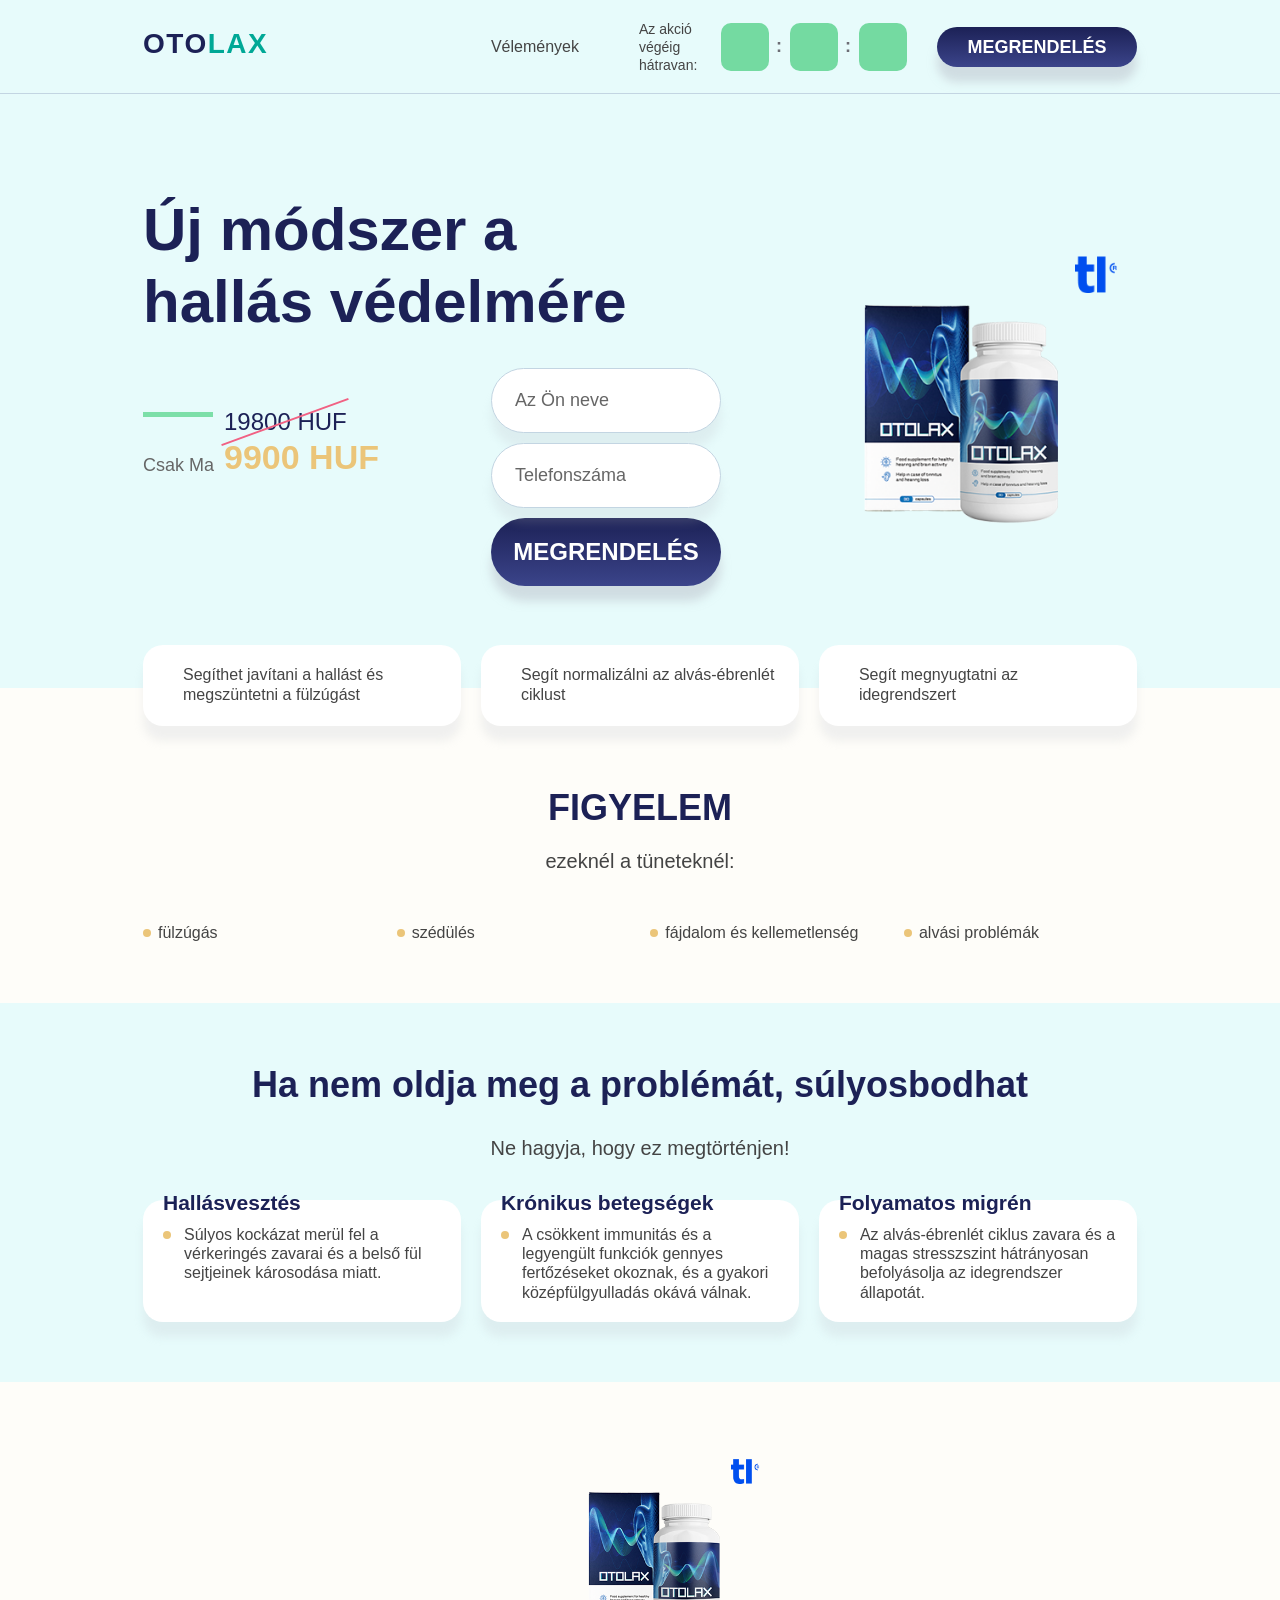
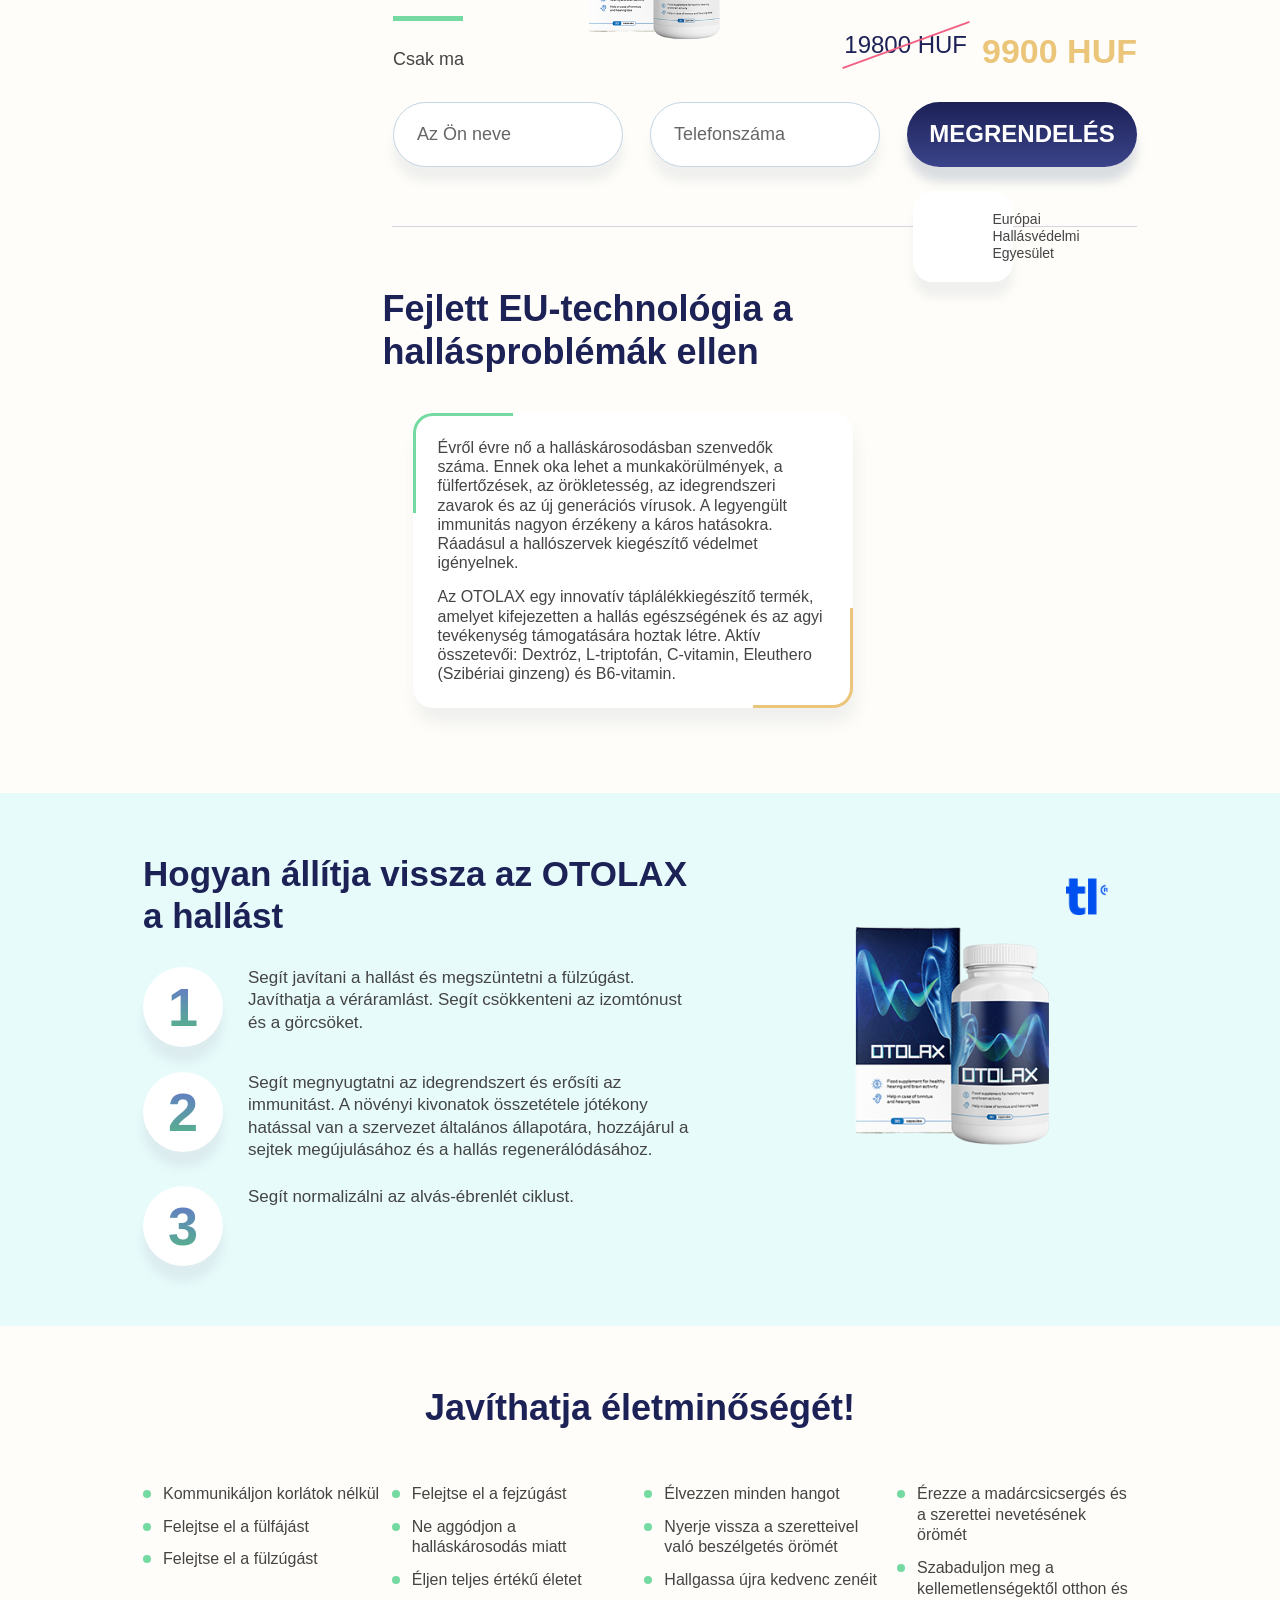
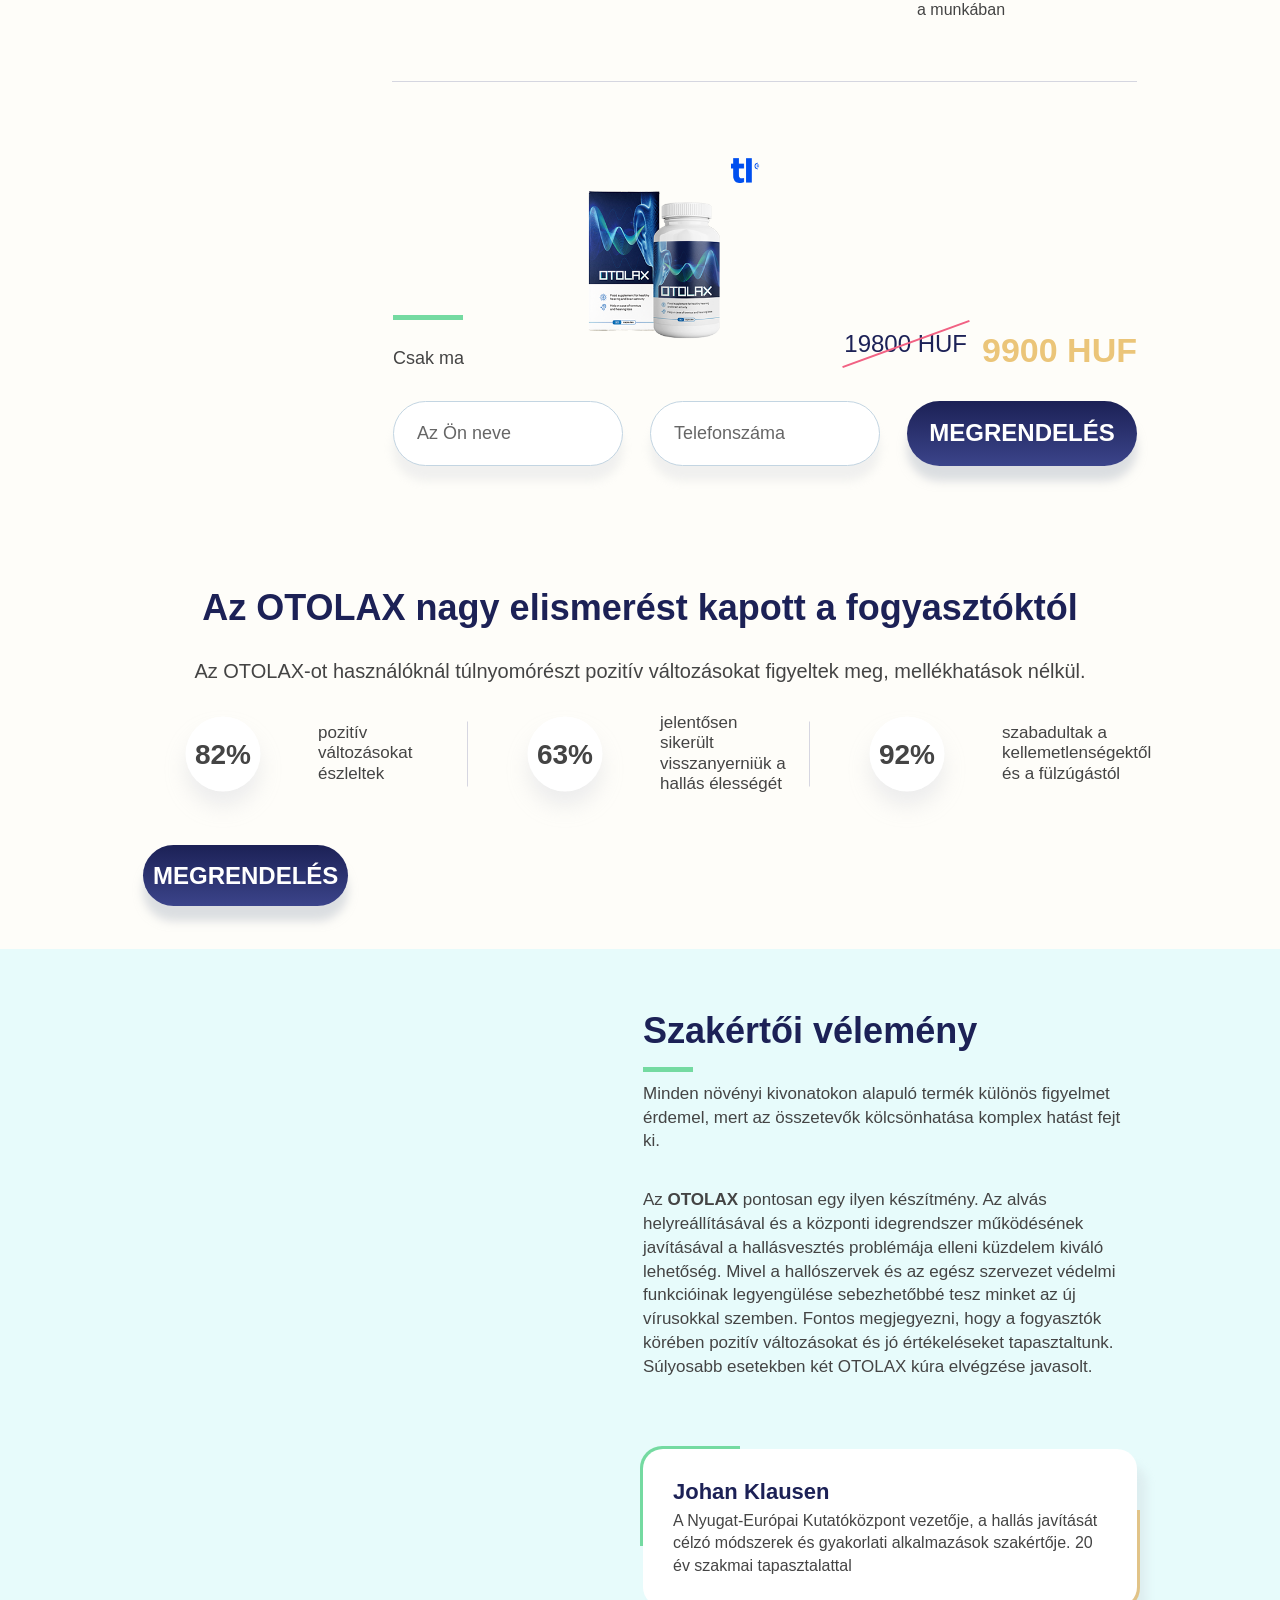
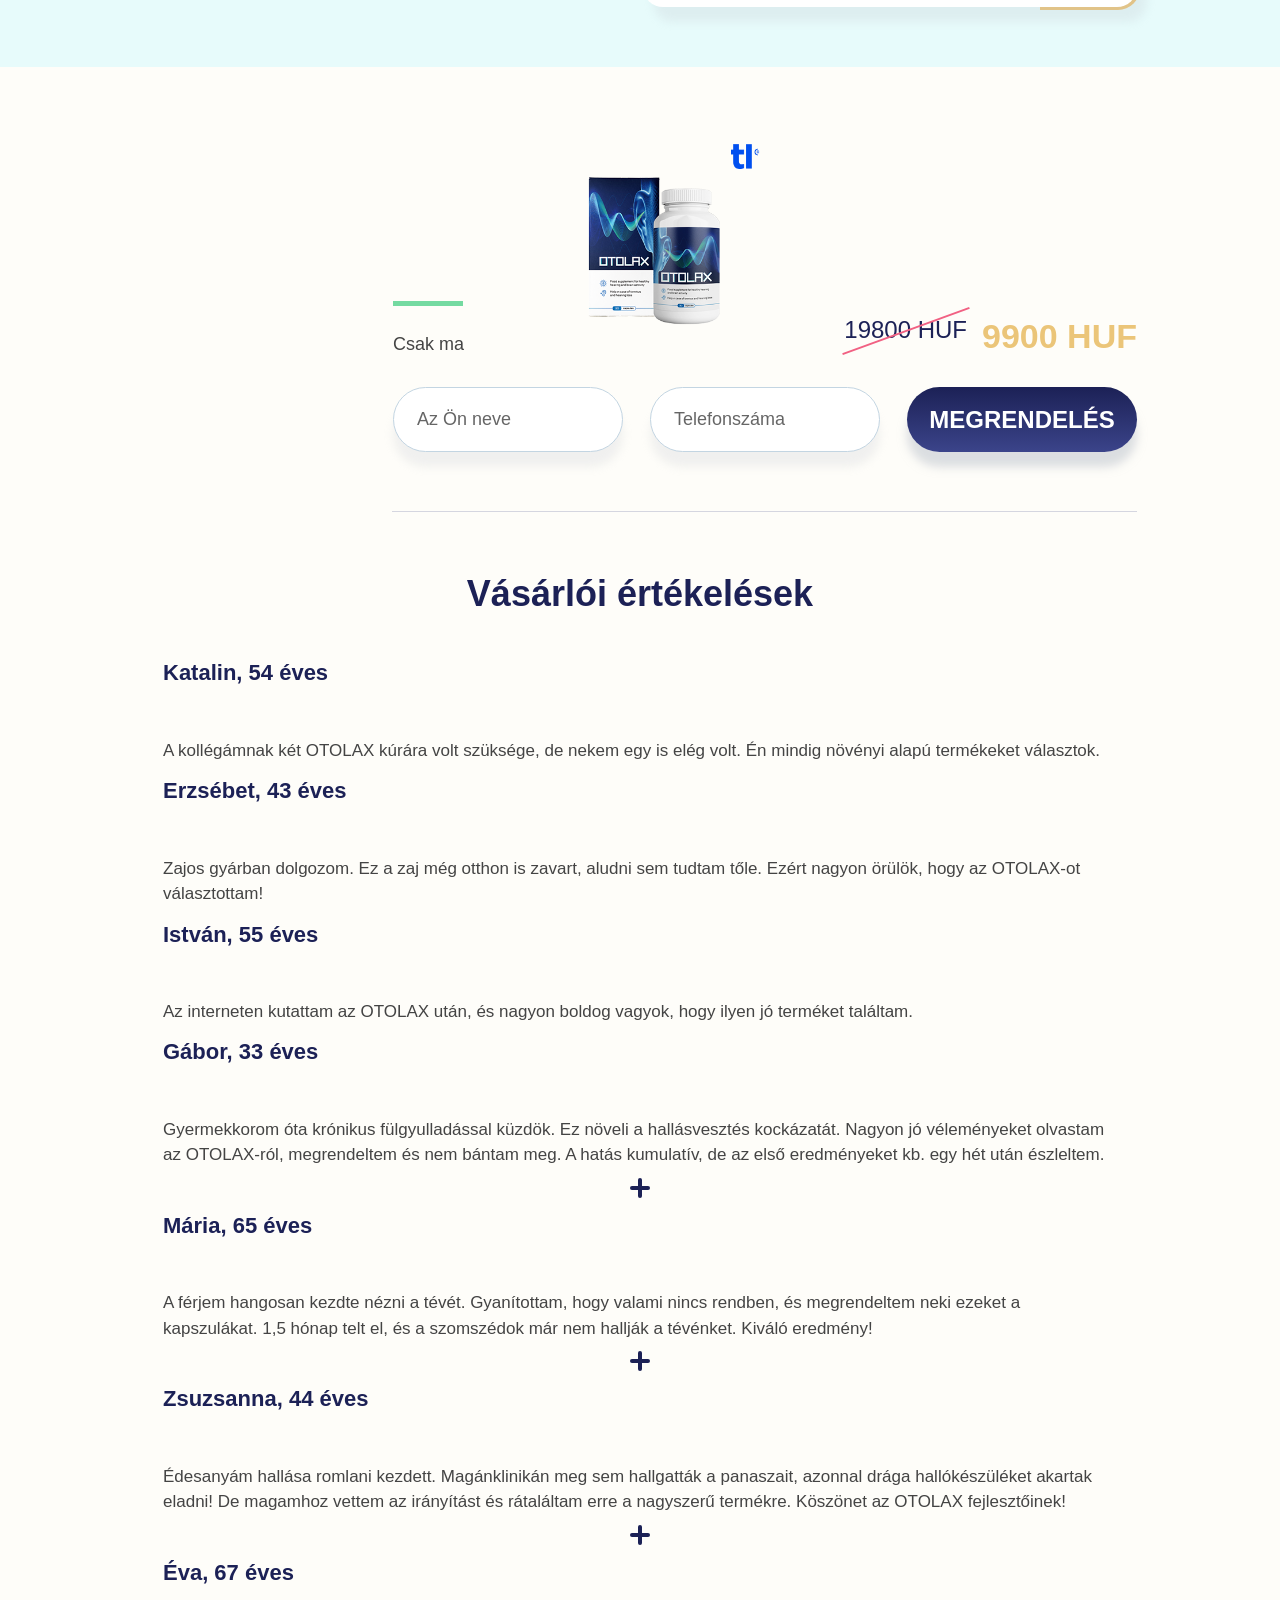
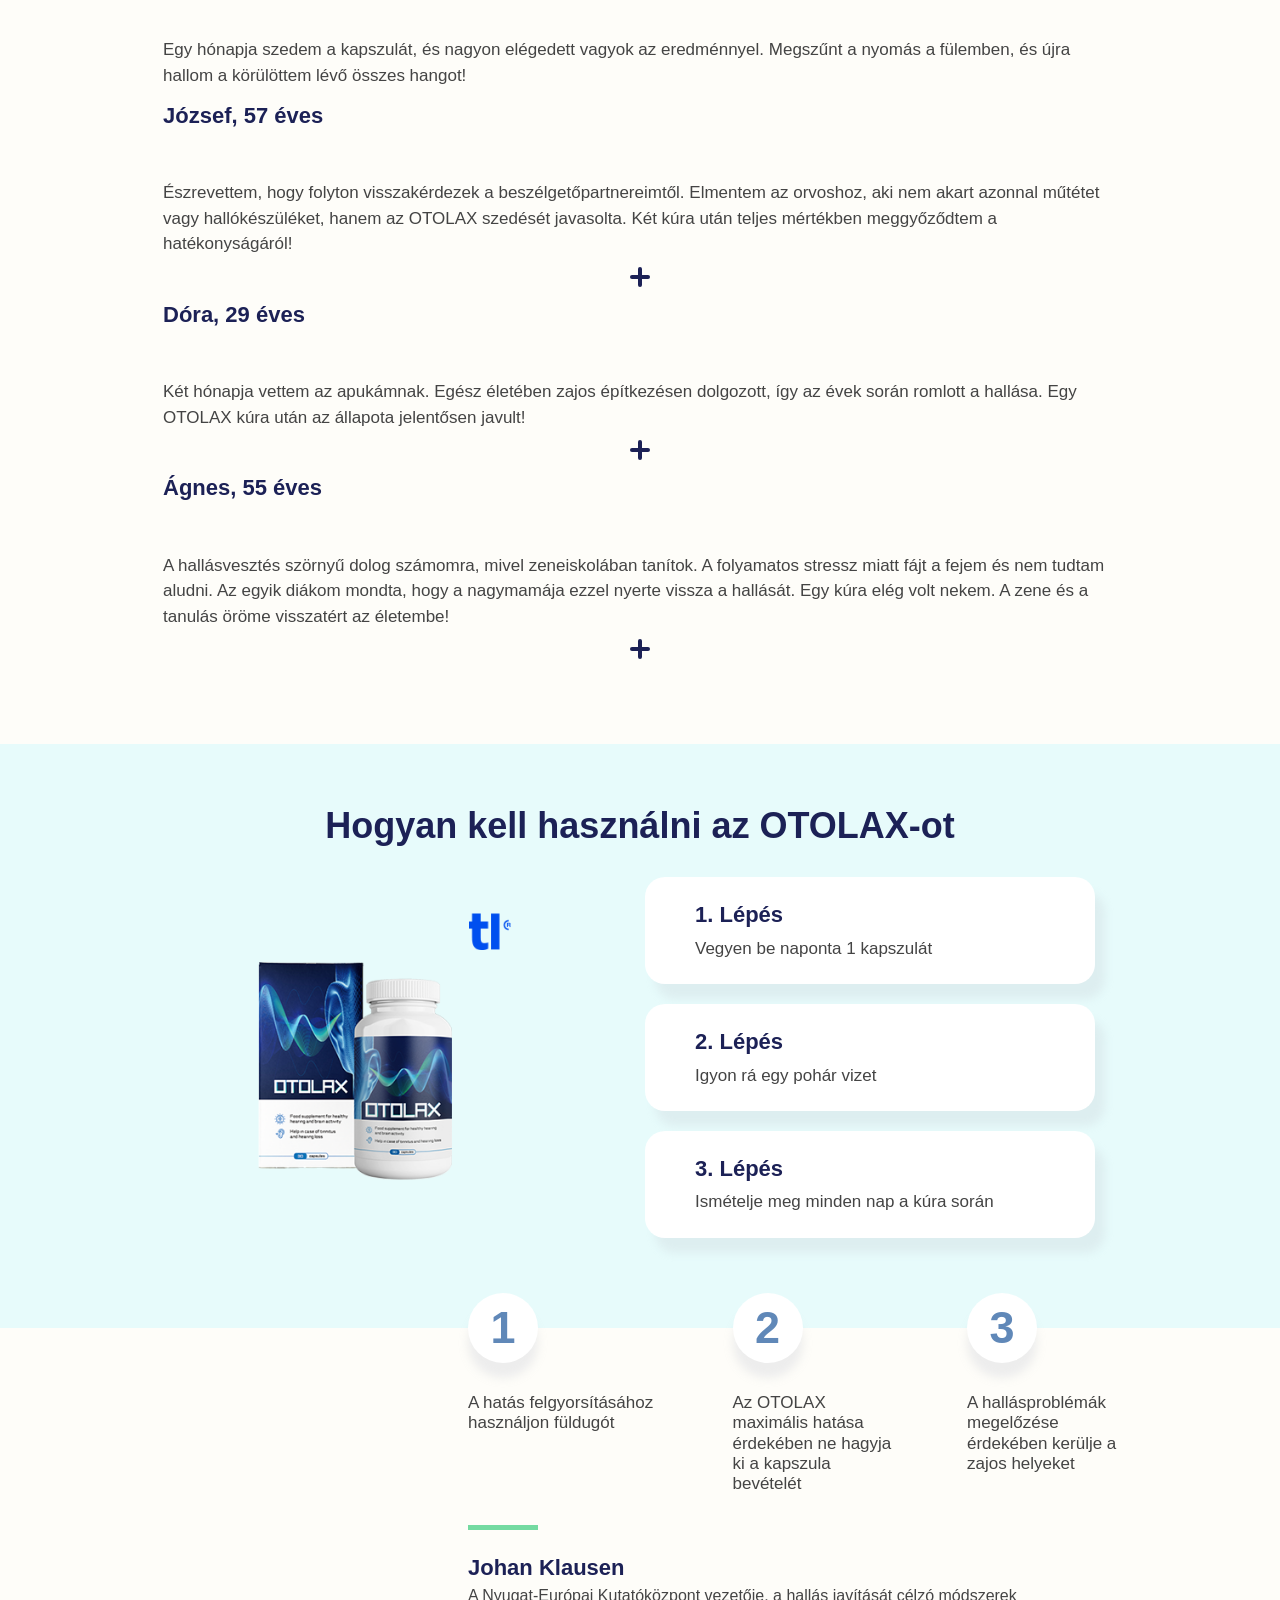
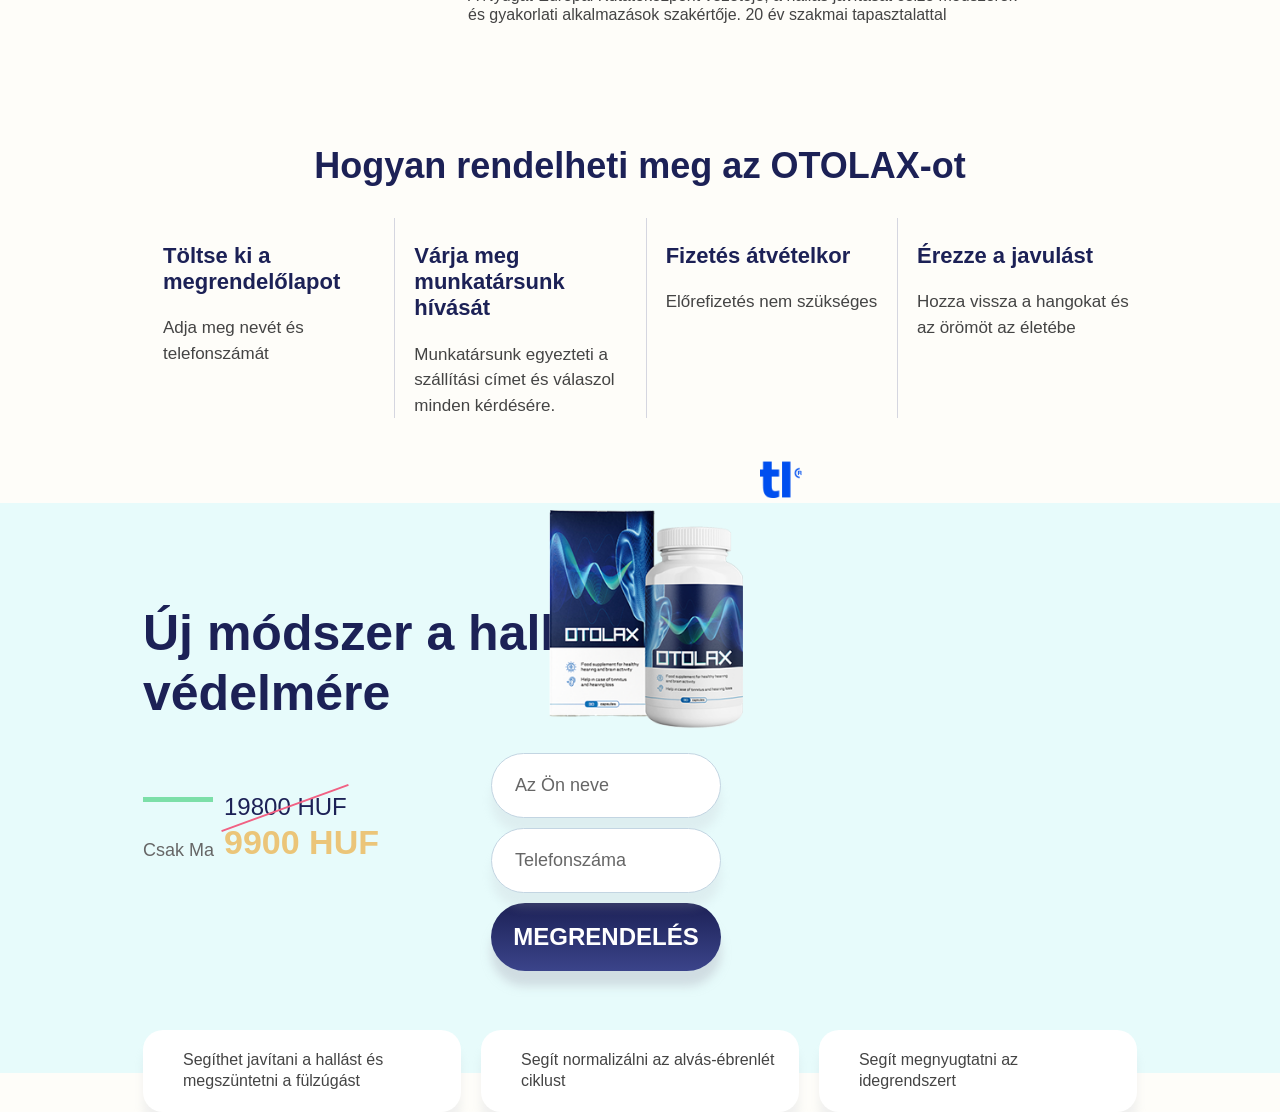
==== commit d8038def: "Update product price for OTOLAX: current price 9900 HUF, promo price 19800 HUF" ====
--- a/index.html
+++ b/index.html
@@ -65,10 +65,10 @@
 						</div>
 						<div class="promo__price price">
 							<div class="price__old">
-								<span class="x_price_previous al-cost-promo">25800 HUF</span>
+								<span class="x_price_previous al-cost-promo">19800 HUF</span>
 							</div>
 							<div class="price__new">
-								<span class="x_price_current al-cost">12900 HUF</span>
+								<span class="x_price_current al-cost">9900 HUF</span>
 							</div>
 						</div>
 					</div>
@@ -192,10 +192,10 @@
 				<img class="action__prod" src="img/otolax.png" loading="lazy" alt="OTOLAX">
 				<div class="action__price price">
 					<div class="price__old">
-						<span class="x_price_previous al-cost-promo">25800 HUF</span>
+						<span class="x_price_previous al-cost-promo">19800 HUF</span>
 					</div>
 					<div class="price__new">
-						<span class="x_price_current al-cost">12900 HUF</span>
+						<span class="x_price_current al-cost">9900 HUF</span>
 					</div>
 				</div>
 				<form class="action__form x_order_form form al-form" action="/api/api" method="POST">
@@ -335,10 +335,10 @@
 				<img class="action__prod" src="img/otolax.png" loading="lazy" alt="OTOLAX">
 				<div class="action__price price">
 					<div class="price__old">
-						<span class="x_price_previous al-cost-promo">25800 HUF</span>
+						<span class="x_price_previous al-cost-promo">19800 HUF</span>
 					</div>
 					<div class="price__new">
-						<span class="x_price_current al-cost">12900 HUF</span>
+						<span class="x_price_current al-cost">9900 HUF</span>
 					</div>
 				</div>
 				<form class="action__form x_order_form form al-form" action="/api/api" method="POST">
@@ -420,10 +420,10 @@
 					<img class="action__prod" src="img/otolax.png" loading="lazy" alt="OTOLAX">
 					<div class="action__price price">
 						<div class="price__old">
-							<span class="x_price_previous al-cost-promo">25800 HUF</span>
+							<span class="x_price_previous al-cost-promo">19800 HUF</span>
 						</div>
 						<div class="price__new">
-							<span class="x_price_current al-cost">12900 HUF</span>
+							<span class="x_price_current al-cost">9900 HUF</span>
 						</div>
 					</div>
 					<form class="action__form x_order_form form al-form" action="/api/api" method="POST">
@@ -683,10 +683,10 @@
 						</div>
 						<div class="promo__price price">
 							<div class="price__old">
-								<span class="x_price_previous al-cost-promo">25800 HUF</span>
+								<span class="x_price_previous al-cost-promo">19800 HUF</span>
 							</div>
 							<div class="price__new">
-								<span class="x_price_current al-cost">12900 HUF</span>
+								<span class="x_price_current al-cost">9900 HUF</span>
 							</div>
 						</div>
 					</div>
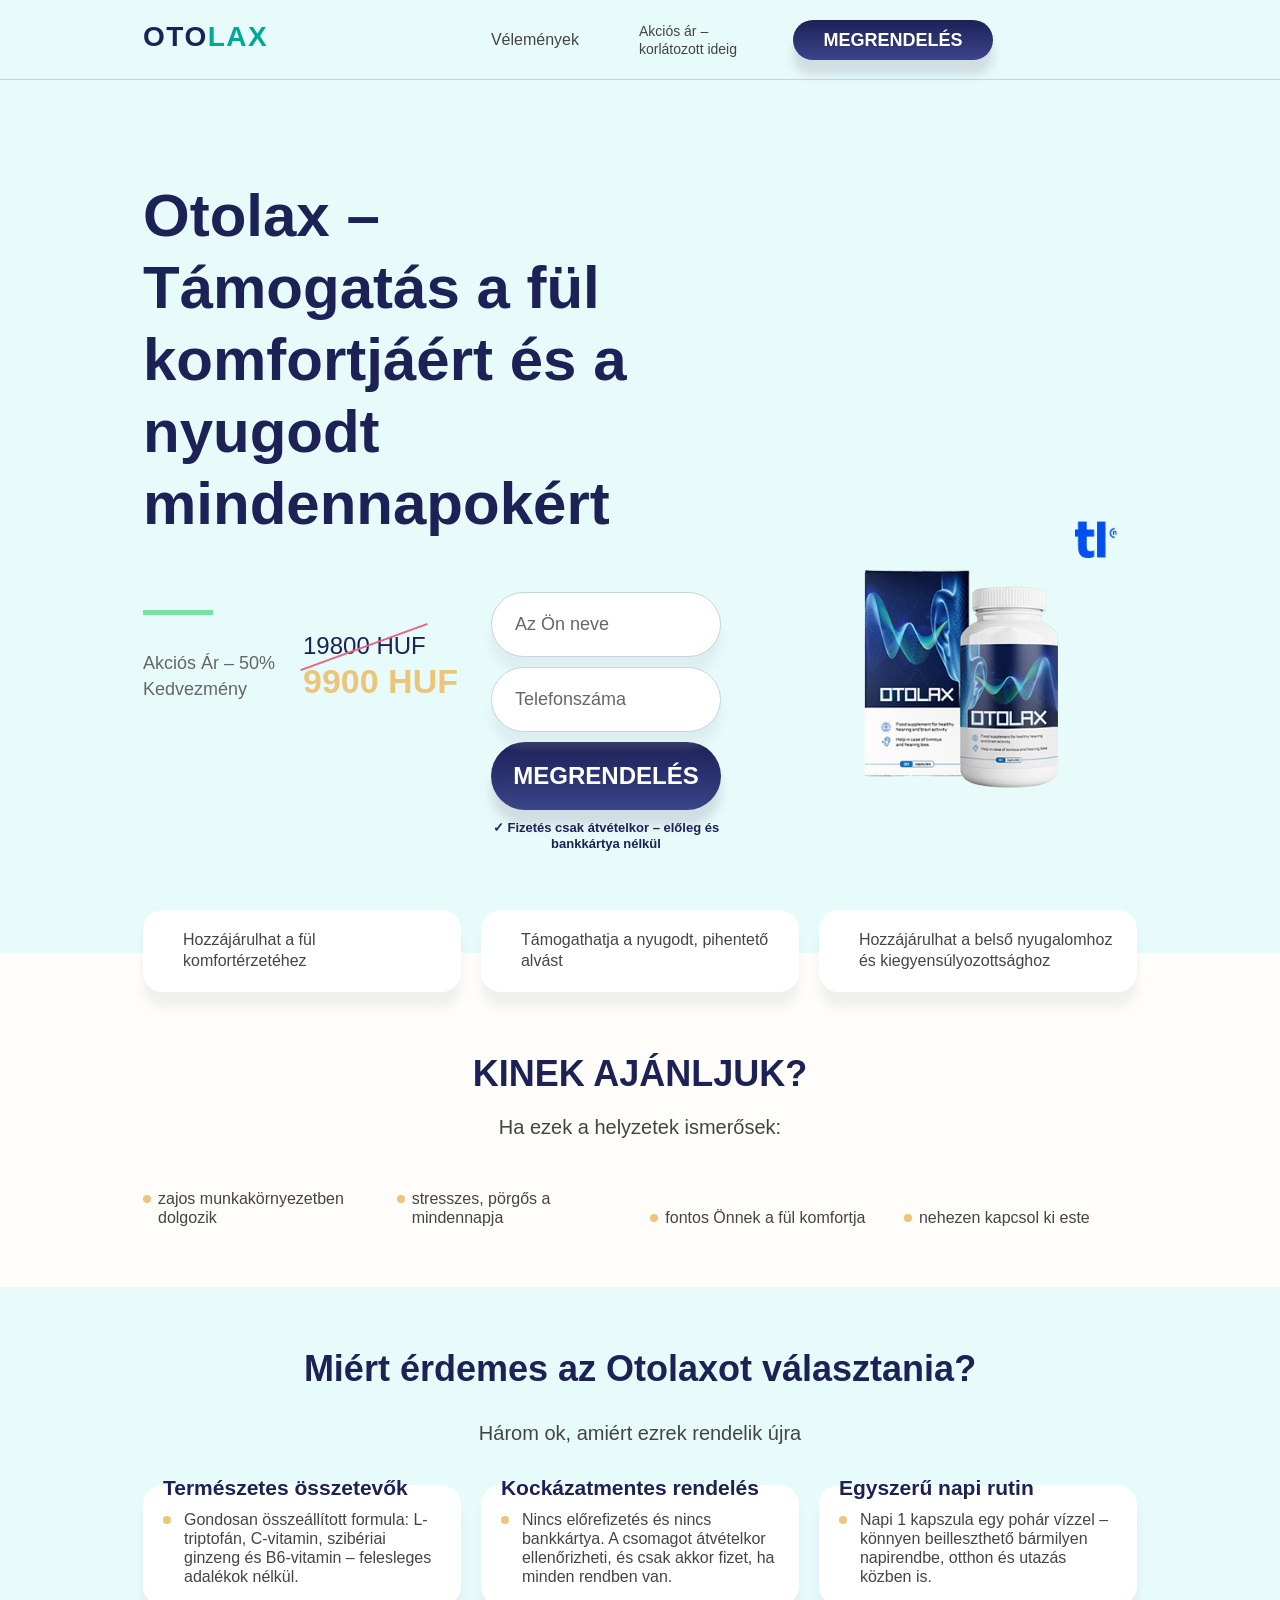
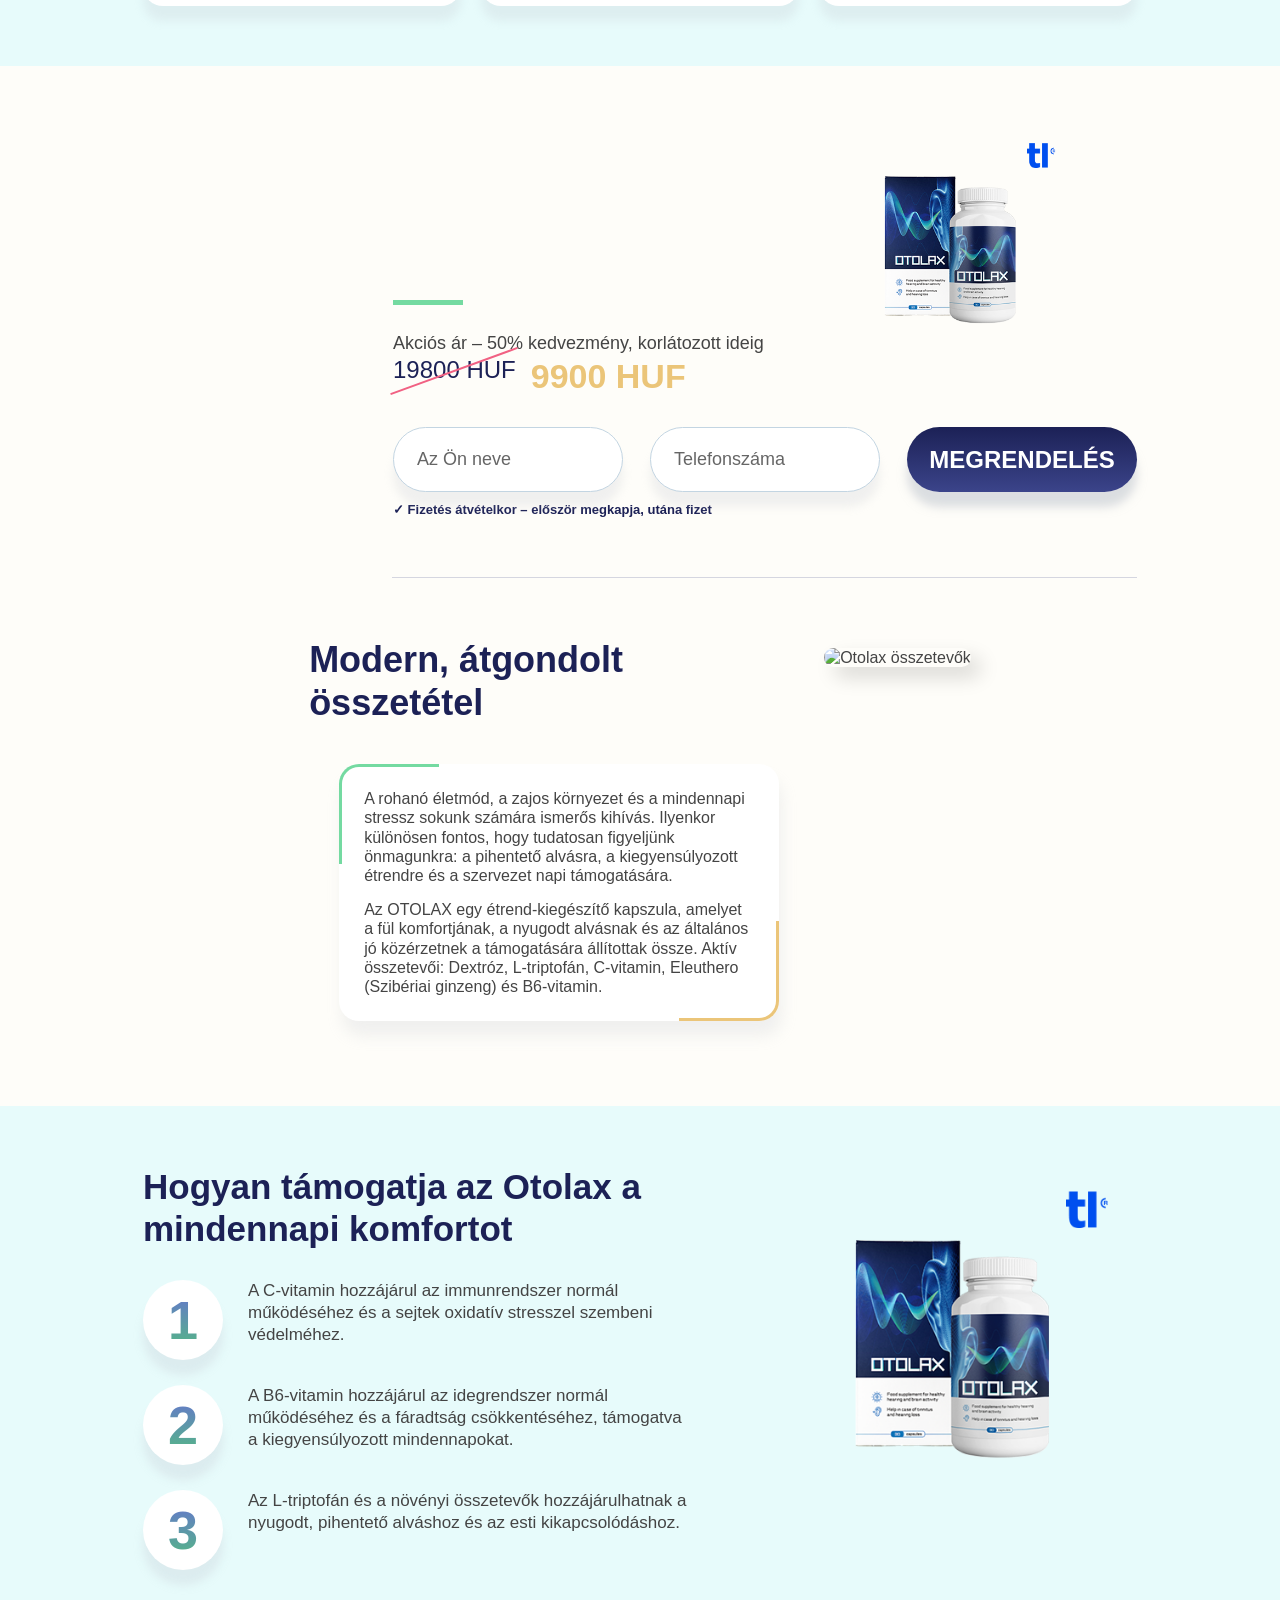
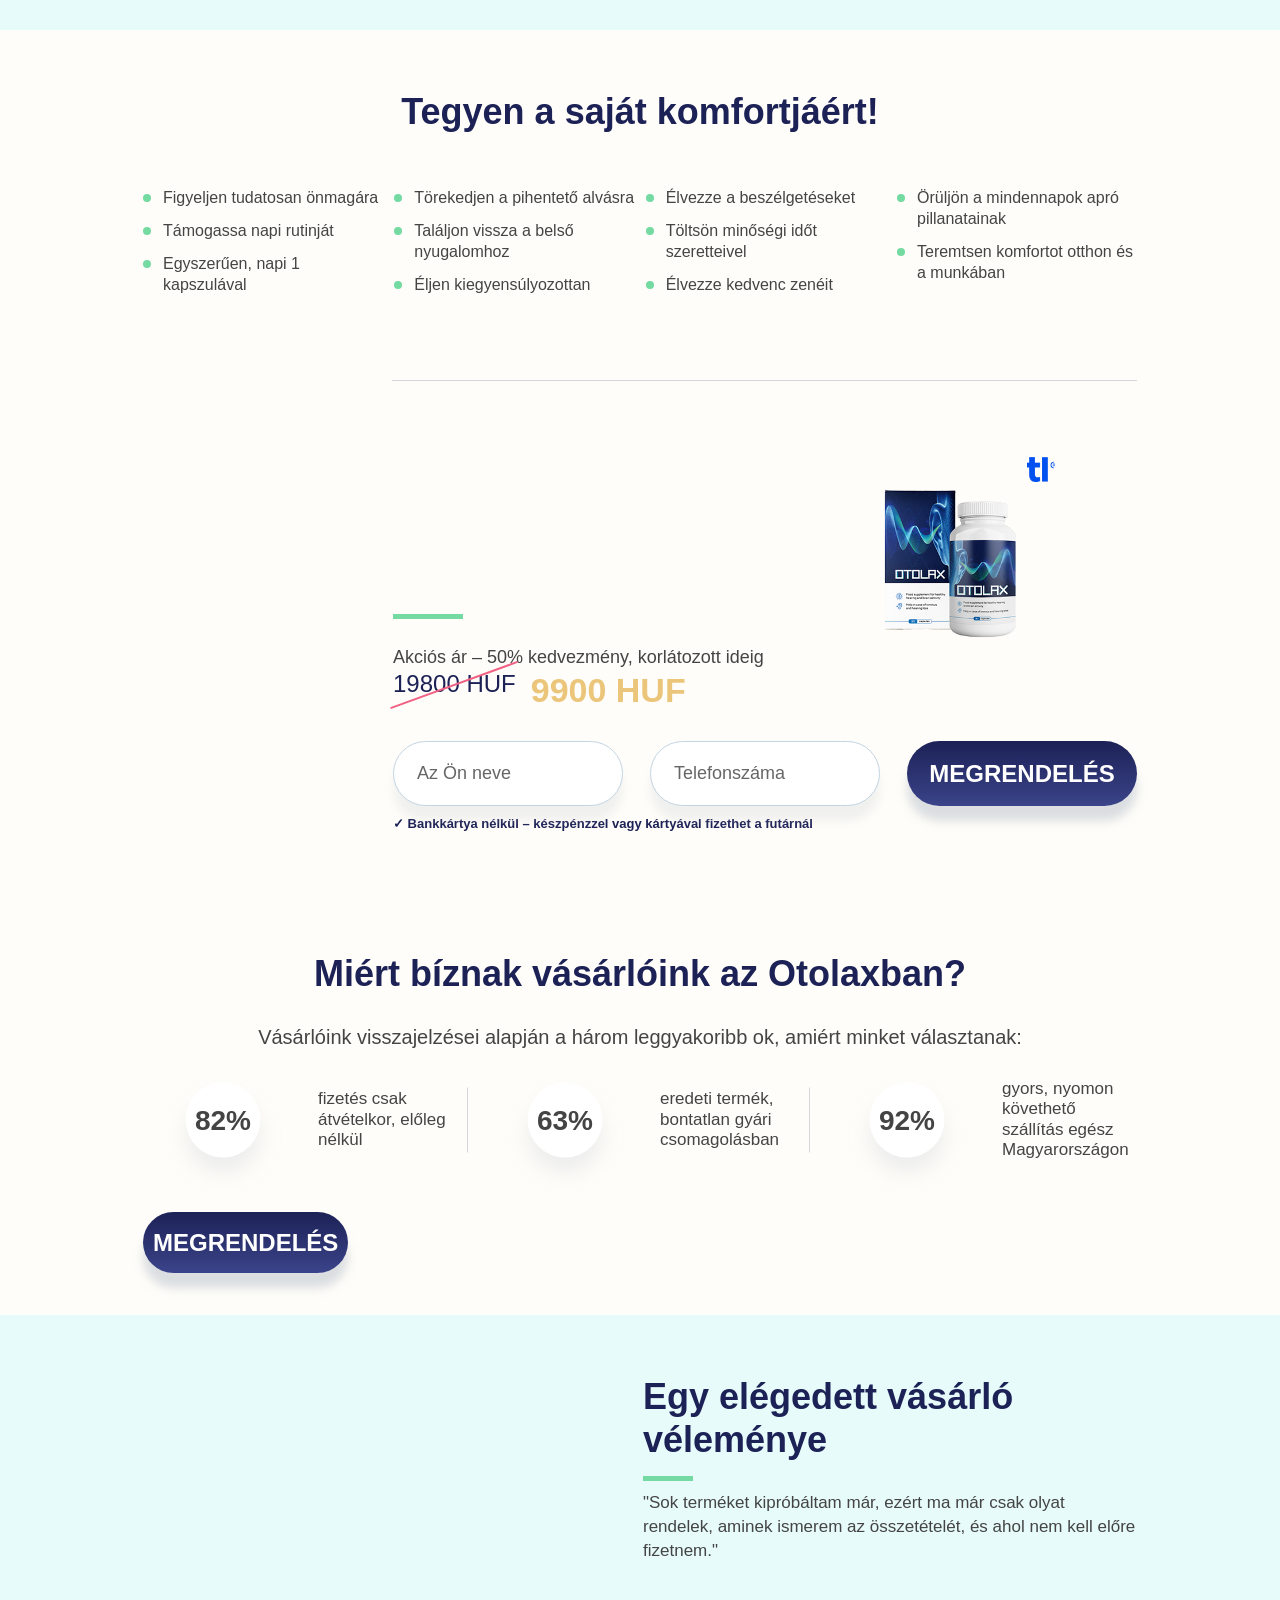
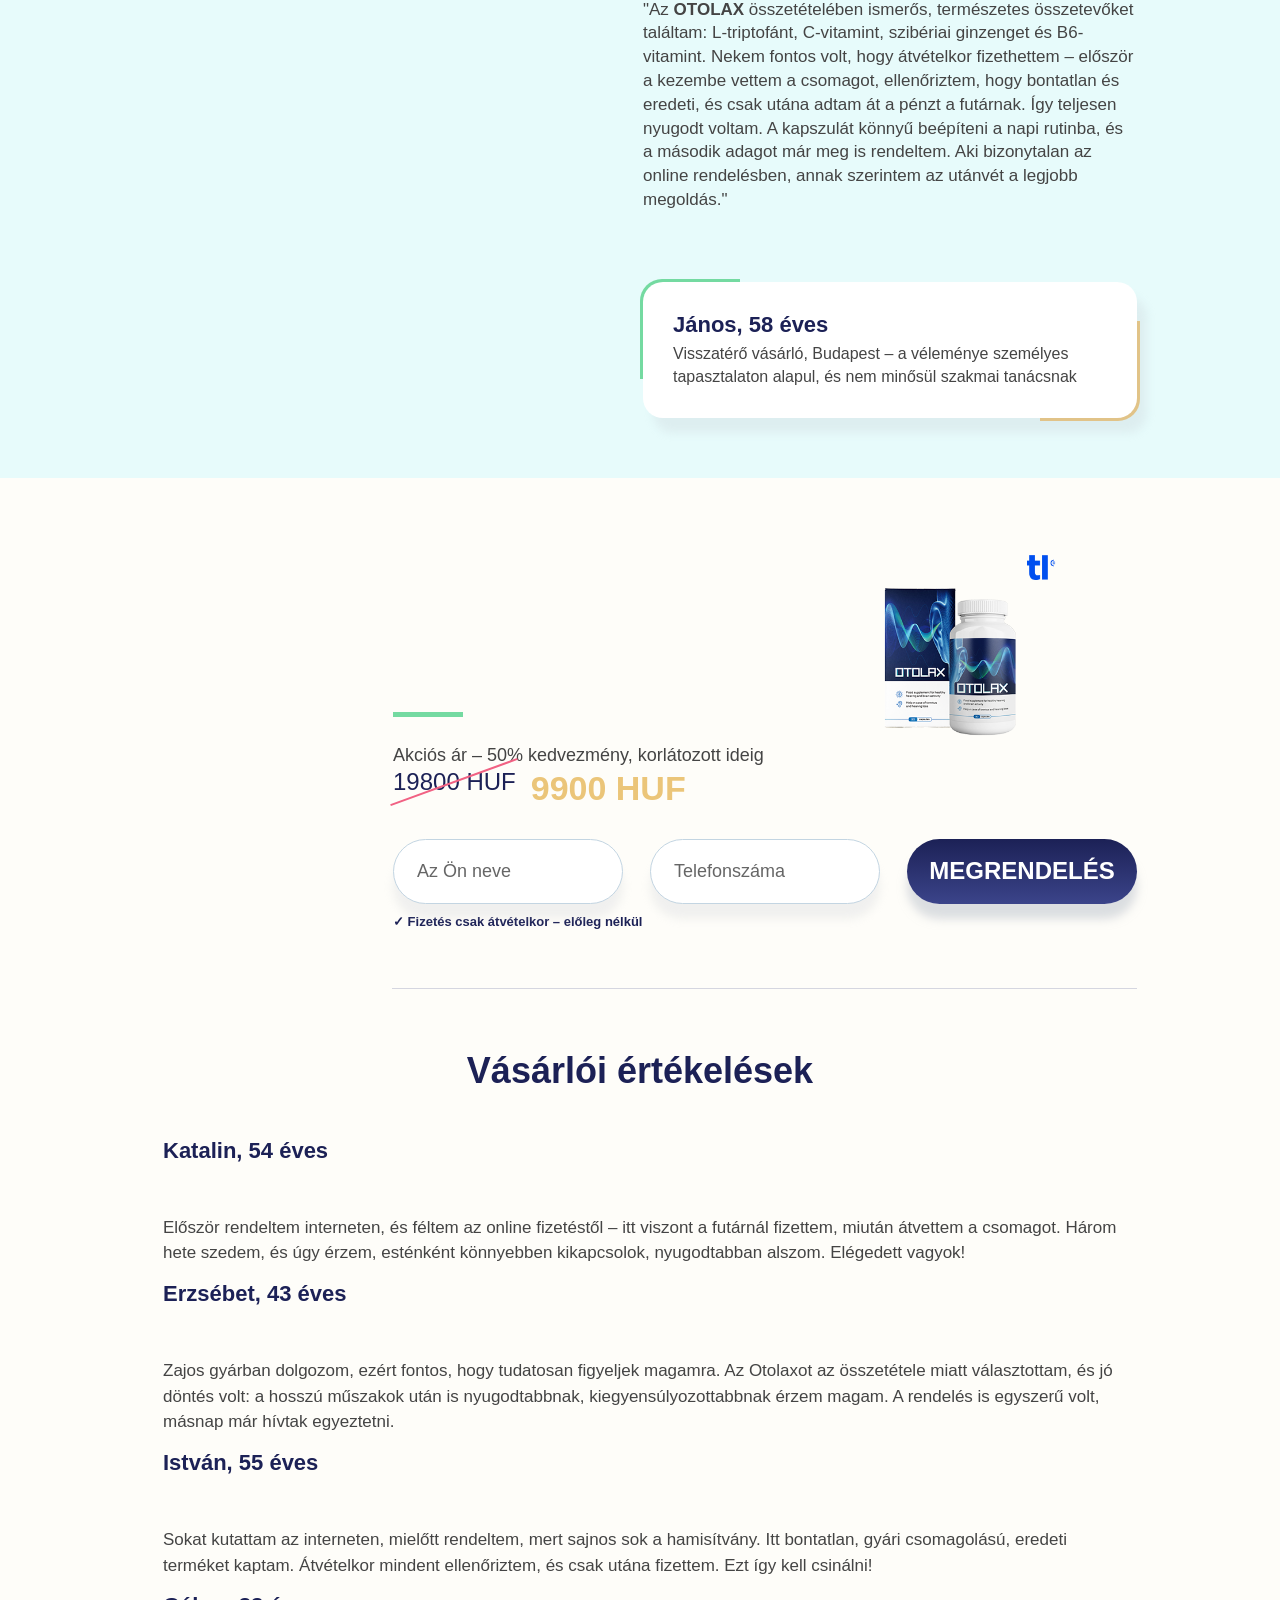
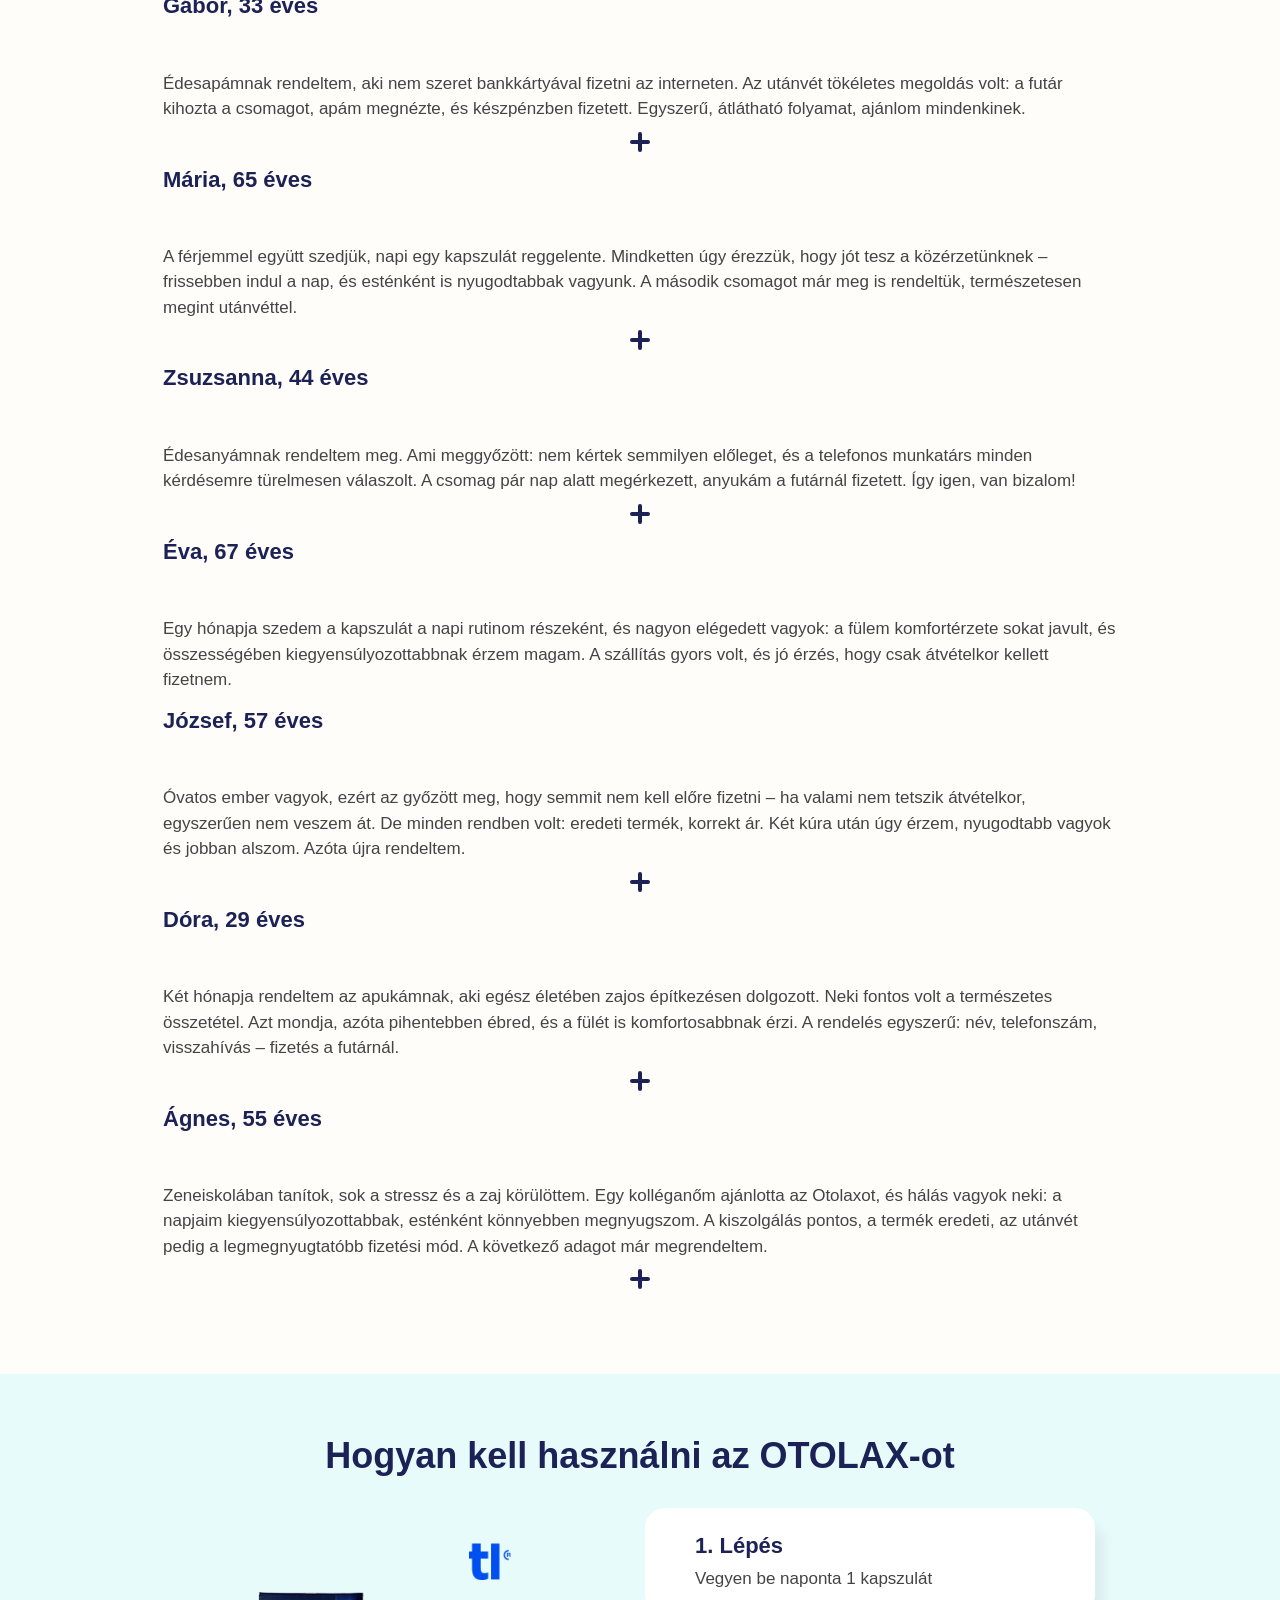
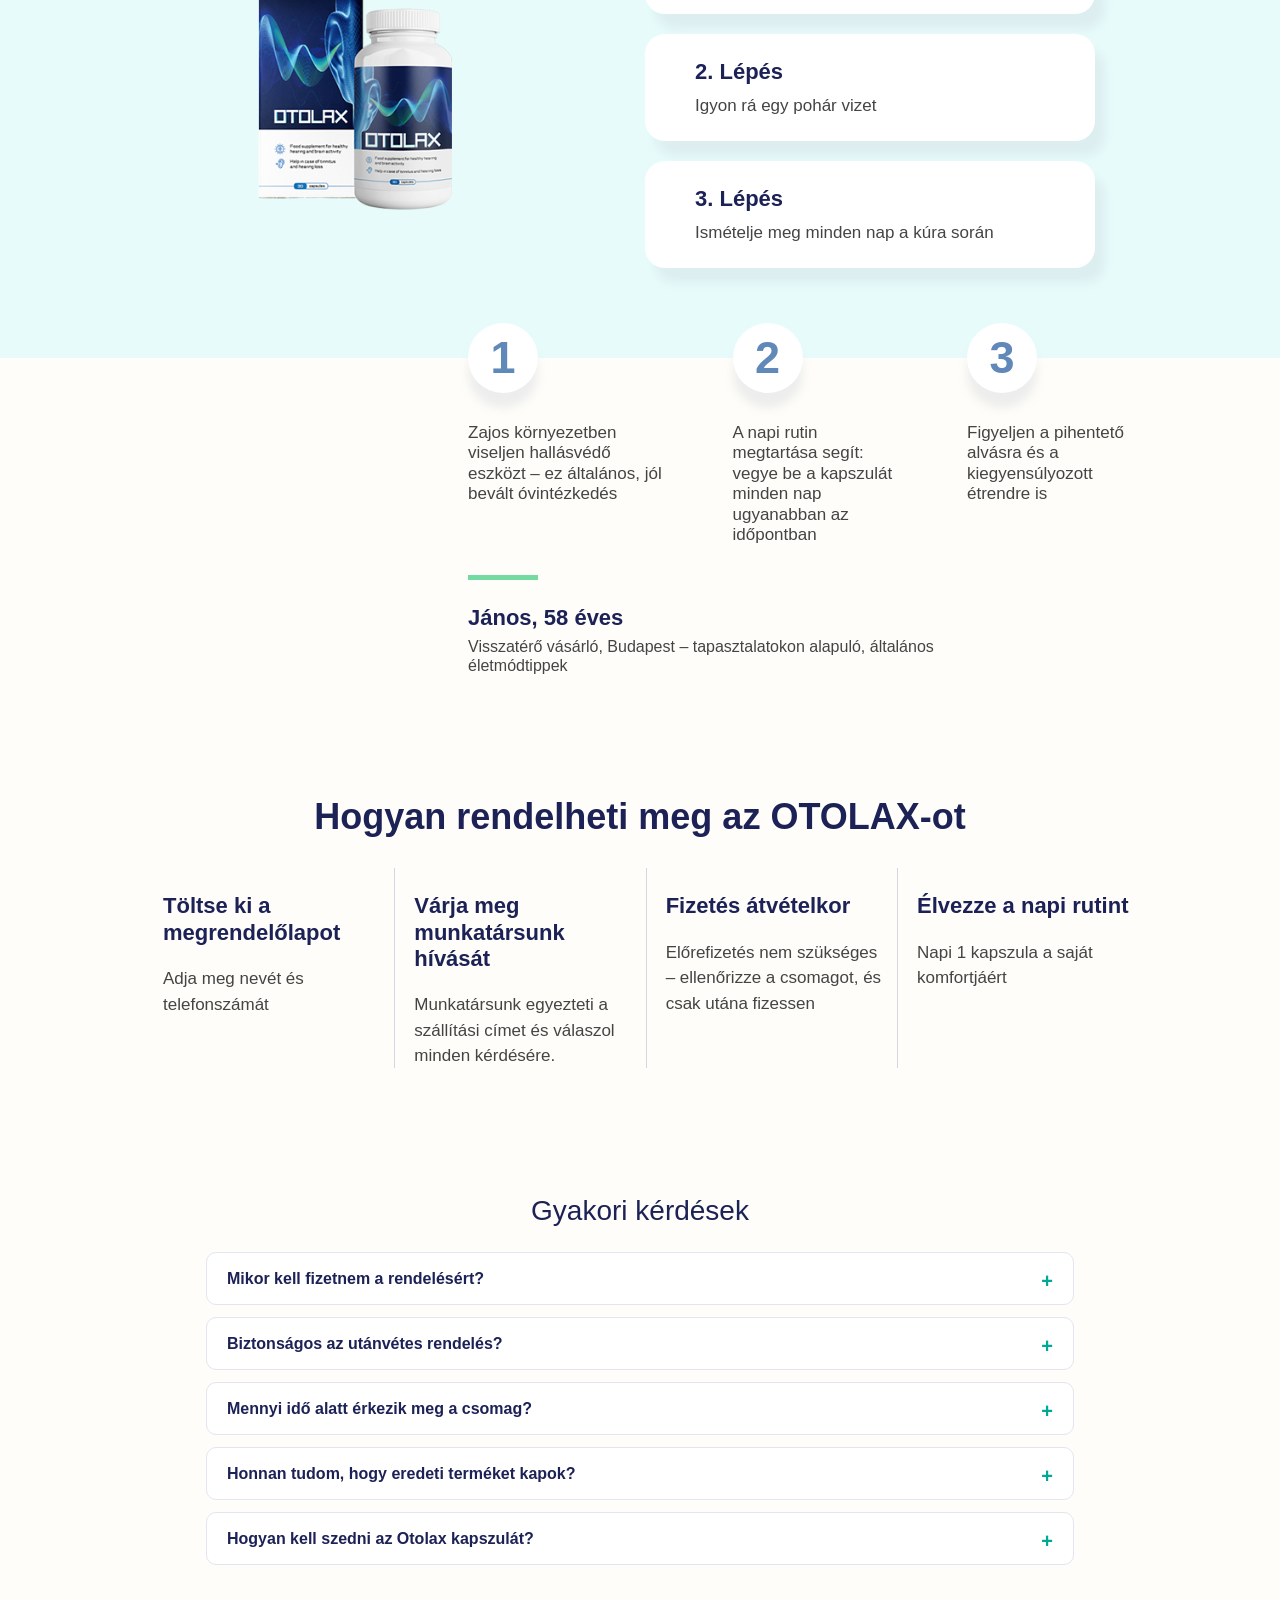
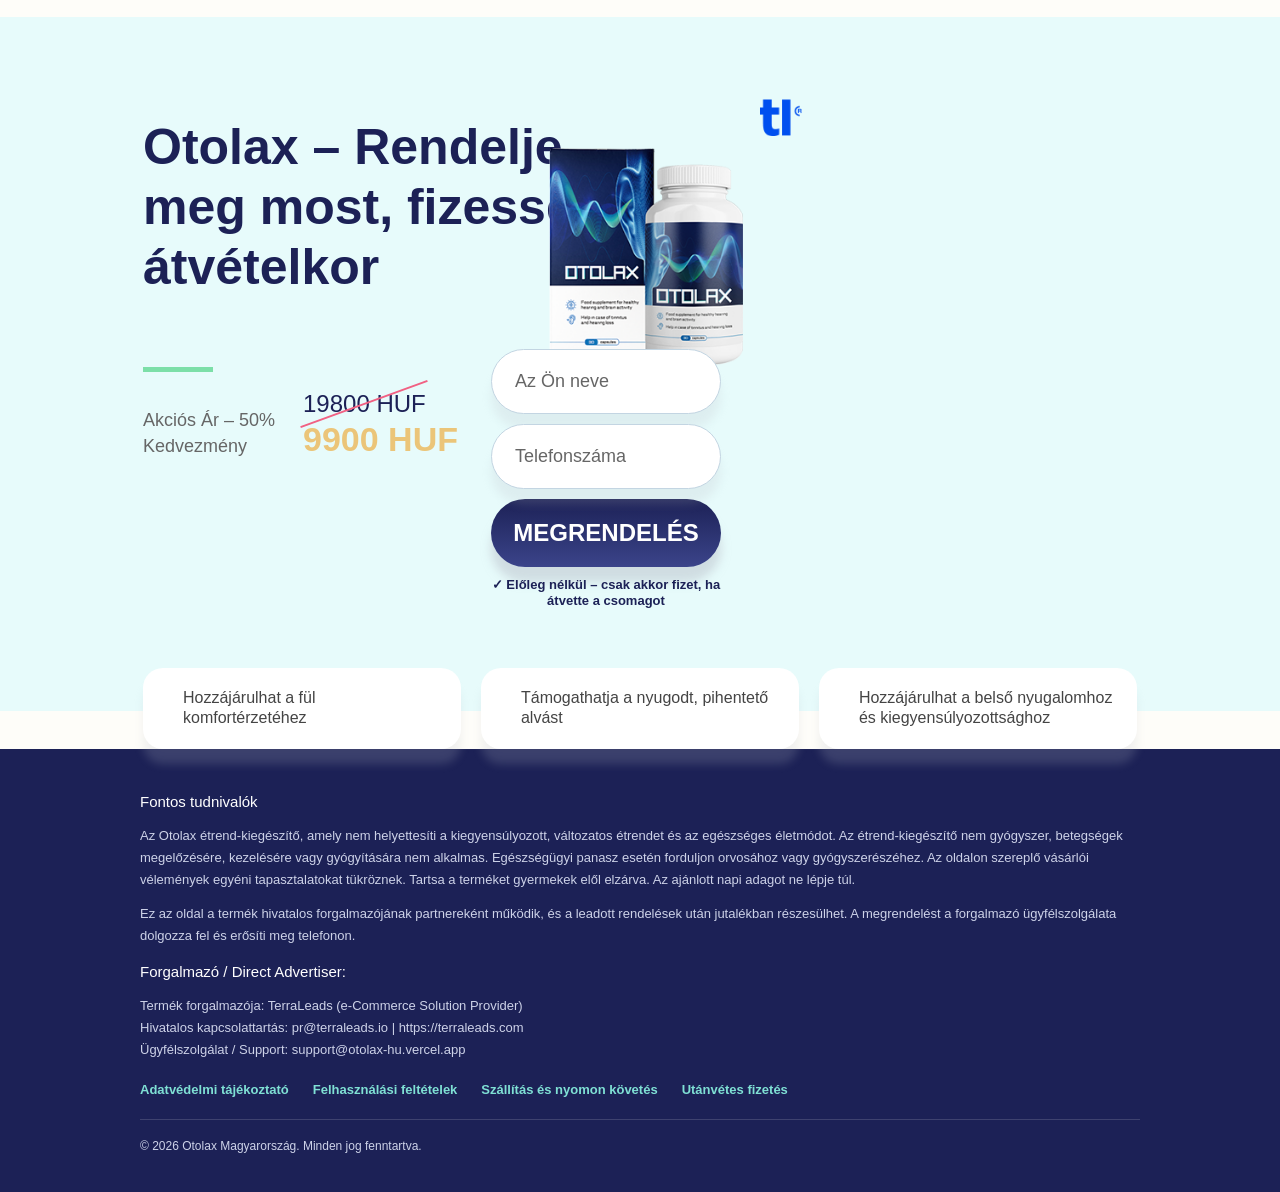
==== commit 16327196: "Update index.html" ====
--- a/index.html
+++ b/index.html
@@ -1,11 +1,33 @@
 <!DOCTYPE html>
-<html lang="hu">
+<html lang="hu-HU">
 <head>
 	<meta charset="UTF-8">
 	<meta name="viewport" content="width=device-width, initial-scale=1.0">
 	<meta http-equiv="X-UA-Compatible" content="ie=edge">
-	<title>OTOLAX</title>
+	<title>Otolax – Étrend-kiegészítő kapszula | Fizetés átvételkor – 9.900 Ft</title>
+	<meta name="description" content="Otolax étrend-kiegészítő kapszula a fül komfortjának és az általános jó közérzetnek a támogatására. Most 50% kedvezménnyel, 9.900 Ft-ért. Fizetés átvételkor, előleg nélkül, gyors szállítás egész Magyarországon.">
+	<meta name="keywords" content="otolax, otolax ára, otolax rendelés, otolax kapszula, otolax utánvéttel, otolax eredeti, étrend-kiegészítő, fül komfort, fizetés átvételkor">
+	<meta name="robots" content="index, follow">
+	<link rel="canonical" href="https://otolax-hu.vercel.app/">
+
+	<!-- Open Graph -->
+	<meta property="og:type" content="website">
+	<meta property="og:site_name" content="Otolax Magyarország">
+	<meta property="og:title" content="Otolax – Étrend-kiegészítő kapszula | Fizetés átvételkor">
+	<meta property="og:description" content="Otolax kapszula most 50% kedvezménnyel, 9.900 Ft-ért. Fizetés csak átvételkor, előleg nélkül. Gyors szállítás egész Magyarországon.">
+	<meta property="og:url" content="https://otolax-hu.vercel.app/">
+	<meta property="og:image" content="https://otolax-hu.vercel.app/img/otolax.png">
+	<meta property="og:locale" content="hu_HU">
+
+	<!-- Twitter Card -->
+	<meta name="twitter:card" content="summary_large_image">
+	<meta name="twitter:title" content="Otolax – Étrend-kiegészítő kapszula | Fizetés átvételkor">
+	<meta name="twitter:description" content="Otolax kapszula most 9.900 Ft-ért. Fizetés csak átvételkor, előleg nélkül.">
+	<meta name="twitter:image" content="https://otolax-hu.vercel.app/img/otolax.png">
+
 	<link rel="shortcut icon" href="img/favicon.png" type="image/x-icon">
+	<link rel="preconnect" href="https://otolax-hu.vercel.app">
+	<link rel="dns-prefetch" href="https://otolax-hu.vercel.app">
 	<link rel="stylesheet" href="css/style.min.css">
 	<script src="js/jquery-3.3.1.js"></script>
 	<style>
@@ -15,8 +37,146 @@
         .blockRedLine3103 {
 		display:none!important;
 		}
+		/* ===== FAQ szekció (izolált) ===== */
+		.otx-faq-wrap { max-width: 900px; margin: 0 auto; padding: 40px 16px !important; font-family: 'Open Sans', Arial, sans-serif !important; }
+		.otx-faq-wrap h2 { text-align: center; color: #1c2156 !important; font-size: 28px !important; margin-bottom: 24px !important; }
+		.otx-faq-wrap details { background: #fff !important; border: 1px solid #e3e6f0 !important; border-radius: 10px !important; margin-bottom: 12px !important; padding: 0 !important; }
+		.otx-faq-wrap summary { cursor: pointer; font-weight: 700 !important; color: #1c2156 !important; padding: 16px 20px !important; font-size: 16px !important; list-style: none; position: relative; }
+		.otx-faq-wrap summary::after { content: "+"; position: absolute; right: 20px; color: #00a896; font-size: 20px; }
+		.otx-faq-wrap details[open] summary::after { content: "–"; }
+		.otx-faq-wrap details p { padding: 0 20px 16px 20px !important; margin: 0 !important; color: #444 !important; font-size: 15px !important; line-height: 1.6 !important; }
+		/* ===== Compliance footer (izolált) ===== */
+		.otx-footer { background: #1c2156 !important; color: #cdd2e8 !important; padding: 40px 16px 24px !important; font-family: 'Open Sans', Arial, sans-serif !important; font-size: 13px !important; line-height: 1.7 !important; }
+		.otx-footer-inner { max-width: 1000px; margin: 0 auto; }
+		.otx-footer h4 { color: #fff !important; font-size: 15px !important; margin: 0 0 10px !important; }
+		.otx-footer p { margin: 0 0 12px !important; color: #cdd2e8 !important; }
+		.otx-footer-links { display: flex; flex-wrap: wrap; gap: 10px 24px; margin: 18px 0 !important; padding: 0 !important; list-style: none !important; }
+		.otx-footer-links li { margin: 0 !important; }
+		.otx-footer-links a { color: #7fe0d4 !important; text-decoration: none !important; font-weight: 600 !important; }
+		.otx-footer-links a:hover { text-decoration: underline !important; }
+		.otx-footer-copy { border-top: 1px solid rgba(255,255,255,0.15); padding-top: 16px !important; margin-top: 16px !important; font-size: 12px !important; color: #9aa2c7 !important; }
 	</style>
 	<script type="text/javascript" src="script_land.js" defer></script>
+
+	<!-- Schema.org JSON-LD -->
+	<script type="application/ld+json">
+	{
+	  "@context": "https://schema.org",
+	  "@graph": [
+	    {
+	      "@type": "Organization",
+	      "@id": "https://otolax-hu.vercel.app/#organization",
+	      "name": "Otolax Magyarország – Hivatalos Forgalmazó",
+	      "url": "https://otolax-hu.vercel.app/",
+	      "logo": "https://otolax-hu.vercel.app/img/favicon.png"
+	    },
+	    {
+	      "@type": "WebSite",
+	      "@id": "https://otolax-hu.vercel.app/#website",
+	      "url": "https://otolax-hu.vercel.app/",
+	      "name": "Otolax Magyarország",
+	      "publisher": { "@id": "https://otolax-hu.vercel.app/#organization" },
+	      "inLanguage": "hu-HU"
+	    },
+	    {
+	      "@type": "BreadcrumbList",
+	      "@id": "https://otolax-hu.vercel.app/#breadcrumb",
+	      "itemListElement": [
+	        {
+	          "@type": "ListItem",
+	          "position": 1,
+	          "name": "Főoldal",
+	          "item": "https://otolax-hu.vercel.app/"
+	        }
+	      ]
+	    },
+	    {
+	      "@type": "Product",
+	      "@id": "https://otolax-hu.vercel.app/#product",
+	      "name": "Otolax kapszula",
+	      "image": "https://otolax-hu.vercel.app/img/otolax.png",
+	      "description": "Étrend-kiegészítő kapszula természetes összetevőkkel a fül komfortjának, a nyugodt alvásnak és az általános jó közérzetnek a támogatására. Összetevők: dextróz, L-triptofán, C-vitamin, Eleuthero (szibériai ginzeng), B6-vitamin.",
+	      "brand": { "@type": "Brand", "name": "Otolax" },
+	      "aggregateRating": {
+	        "@type": "AggregateRating",
+	        "ratingValue": "4.7",
+	        "reviewCount": "10",
+	        "bestRating": "5",
+	        "worstRating": "1"
+	      },
+	      "review": [
+	        {
+	          "@type": "Review",
+	          "author": { "@type": "Person", "name": "Katalin" },
+	          "reviewRating": { "@type": "Rating", "ratingValue": "5", "bestRating": "5" },
+	          "reviewBody": "A futárnál fizettem, miután átvettem a csomagot. Három hete szedem, esténként könnyebben kikapcsolok és nyugodtabban alszom."
+	        },
+	        {
+	          "@type": "Review",
+	          "author": { "@type": "Person", "name": "József" },
+	          "reviewRating": { "@type": "Rating", "ratingValue": "5", "bestRating": "5" },
+	          "reviewBody": "Fizetés átvételkor, eredeti termék. Két kúra után nyugodtabb vagyok és jobban alszom. Azóta újra rendeltem."
+	        }
+	      ],
+	      "offers": {
+	        "@type": "Offer",
+	        "url": "https://otolax-hu.vercel.app/",
+	        "priceCurrency": "HUF",
+	        "price": "9900",
+	        "availability": "https://schema.org/InStock",
+	        "itemCondition": "https://schema.org/NewCondition",
+	        "seller": { "@id": "https://otolax-hu.vercel.app/#organization" }
+	      }
+	    },
+	    {
+	      "@type": "FAQPage",
+	      "@id": "https://otolax-hu.vercel.app/#faq",
+	      "mainEntity": [
+	        {
+	          "@type": "Question",
+	          "name": "Mikor kell fizetnem a rendelésért?",
+	          "acceptedAnswer": {
+	            "@type": "Answer",
+	            "text": "Csak átvételkor. A rendelés leadásakor semmilyen előleget nem kérünk. A termék árát a futárnak fizeti, miután átvette a csomagot."
+	          }
+	        },
+	        {
+	          "@type": "Question",
+	          "name": "Biztonságos az utánvétes rendelés?",
+	          "acceptedAnswer": {
+	            "@type": "Answer",
+	            "text": "Igen. Nem kell bankkártyaadatokat megadnia, és nem fizet előre. Először megkapja a csomagot, és csak utána fizet készpénzben vagy kártyával a futárnál."
+	          }
+	        },
+	        {
+	          "@type": "Question",
+	          "name": "Mennyi idő alatt érkezik meg a csomag?",
+	          "acceptedAnswer": {
+	            "@type": "Answer",
+	            "text": "A szállítás Magyarország egész területén futárszolgálattal történik, jellemzően 2-5 munkanapon belül. A rendelést telefonon erősítjük meg."
+	          }
+	        },
+	        {
+	          "@type": "Question",
+	          "name": "Honnan tudom, hogy eredeti terméket kapok?",
+	          "acceptedAnswer": {
+	            "@type": "Answer",
+	            "text": "A terméket közvetlenül a hivatalos forgalmazótól kapja, bontatlan, gyári csomagolásban. Átvételkor ellenőrizheti a csomagot, mielőtt fizet."
+	          }
+	        },
+	        {
+	          "@type": "Question",
+	          "name": "Hogyan kell szedni az Otolax kapszulát?",
+	          "acceptedAnswer": {
+	            "@type": "Answer",
+	            "text": "Naponta 1 kapszula, egy pohár vízzel. Az étrend-kiegészítő nem helyettesíti a kiegyensúlyozott, változatos étrendet és az egészséges életmódot."
+	          }
+	        }
+	      ]
+	    }
+	  ]
+	}
+	</script>
 </head>
 <body class="ev-date">
 	<div class="promo-bg">
@@ -33,12 +193,7 @@
 						
 						<div class="order-wrapper">
 							<div class="header__timer offer-wrapper">
-								<div class="timer__text">Az akció végéig hátravan:</div>
-								<div class="timer__block timer">
-									<div class="timer__hours"><span class="hours"></span></div><span class="timer__dots">:</span>
-									<div class="timer__minutes"><span class="minutes"></span></div><span class="timer__dots">:</span>
-									<div class="timer__seconds"><span class="seconds"></span></div>
-								</div>
+								<div class="timer__text">Akciós ár – korlátozott ideig</div>
 							</div>
 						</div>
 						<a href="#order" class="header__btn btn ever-popup-btn">
@@ -55,20 +210,20 @@
 		<section class="promo block">
 			<div class="container">
 				<div class="promo__content">
-					<h2 class="title promo__title">Új módszer a hallás védelmére</h2>
+					<h1 class="title promo__title">Otolax – Támogatás a fül komfortjáért és a nyugodt mindennapokért</h1>
 					<div class="promo__pack">
-						<img src="img/otolax.png" alt="OTOLAX">
+						<img src="img/otolax.png" alt="Otolax étrend-kiegészítő kapszula">
 					</div>
 					<div class="promo__box">
 						<div class="promo__date">
-							Csak ma <span class="date-0" data-format="dd monthFull yyyy"></span>
+							Akciós ár – 50% kedvezmény
 						</div>
 						<div class="promo__price price">
 							<div class="price__old">
-								<span class="x_price_previous al-cost-promo">19800 HUF</span>
+								<span class="x_price_previous al-cost-promo"></span>
 							</div>
 							<div class="price__new">
-								<span class="x_price_current al-cost">9900 HUF</span>
+								<span class="x_price_current al-cost"></span>
 							</div>
 						</div>
 					</div>
@@ -81,6 +236,7 @@
 								<input class="form__input" placeholder="Telefonszáma" type="tel" name="phone" autocomplete="tel">
 							</label><button class="btn form__btn" type="submit">MEGRENDELÉS</button>
 						</form>
+						<p style="text-align:center; font-size:13px; color:#1c2156; margin-top:10px; font-weight:600;">✓ Fizetés csak átvételkor – előleg és bankkártya nélkül</p>
 					</div>
 				</div>
 			</div>
@@ -92,48 +248,48 @@
 				<li class="sings__item">
 					<img class="sings__icon" src="img/sign-icon-1.svg" alt="">
 					<p class="sings__text">
-						Segíthet javítani a hallást és megszüntetni a fülzúgást
+						Hozzájárulhat a fül komfortérzetéhez
 					</p>
 				</li>
 				<li class="sings__item">
 					<img class="sings__icon" src="img/sign-icon-2.svg" alt="">
 					<p class="sings__text">
-						Segít normalizálni az alvás-ébrenlét ciklust
+						Támogathatja a nyugodt, pihentető alvást
 					</p>
 				</li>
 				<li class="sings__item">
 					<img class="sings__icon" src="img/sign-icon-3.svg" alt="">
 					<p class="sings__text">
-						Segít megnyugtatni az idegrendszert
+						Hozzájárulhat a belső nyugalomhoz és kiegyensúlyozottsághoz
 					</p>
 				</li>
 			</ul>
-			<h2 class="title sings__title">FIGYELEM</h2>
-			<h3 class="subtitle sings__subtitle">ezeknél a tüneteknél:</h3>
+			<h2 class="title sings__title">KINEK AJÁNLJUK?</h2>
+			<h3 class="subtitle sings__subtitle">Ha ezek a helyzetek ismerősek:</h3>
 			<ul class="sings__content">
 				<li class="sings__box">
 					<div class="sings__img">
 						<img src="img/sing-1.jpg" alt="">
 					</div>
-					<h4 class="sings__name">fülzúgás</h4>
+					<h4 class="sings__name">zajos munkakörnyezetben dolgozik</h4>
 				</li>
 				<li class="sings__box">
 					<div class="sings__img">
 						<img src="img/sing-2.jpg" alt="">
 					</div>
-					<h4 class="sings__name">szédülés</h4>
+					<h4 class="sings__name">stresszes, pörgős a mindennapja</h4>
 				</li>
 				<li class="sings__box">
 					<div class="sings__img">
 						<img src="img/sing-3.jpg" alt="">
 					</div>
-					<h4 class="sings__name">fájdalom és kellemetlenség</h4>
+					<h4 class="sings__name">fontos Önnek a fül komfortja</h4>
 				</li>
 				<li class="sings__box">
 					<div class="sings__img">
 						<img src="img/sing-4.jpg" alt="">
 					</div>
-					<h4 class="sings__name">alvási problémák</h4>
+					<h4 class="sings__name">nehezen kapcsol ki este</h4>
 				</li>
 			</ul>
 		</div>
@@ -141,10 +297,10 @@
 	<section class="problem block bg">
 		<div class="container">
 			<h2 class="title problem__title">
-				Ha nem oldja meg a problémát, súlyosbodhat
+				Miért érdemes az Otolaxot választania?
 			</h2>
 			<h3 class="subtitle problem__subtitle">
-				Ne hagyja, hogy ez megtörténjen!
+				Három ok, amiért ezrek rendelik újra
 			</h3>
 			<ul class="problem__list">
 				<li class="problem__item">
@@ -152,9 +308,9 @@
 						<img src="img/problem-1.svg" alt="">
 					</div>
 					<div class="problem__info">
-						<h4 class="problem__name">Hallásvesztés</h4>
+						<h4 class="problem__name">Természetes összetevők</h4>
 						<p class="problem__text">
-							Súlyos kockázat merül fel a vérkeringés zavarai és a belső fül sejtjeinek károsodása miatt.
+							Gondosan összeállított formula: L-triptofán, C-vitamin, szibériai ginzeng és B6-vitamin – felesleges adalékok nélkül.
 						</p>
 					</div>
 				</li>
@@ -163,9 +319,9 @@
 						<img src="img/problem-2.svg" alt="">
 					</div>
 					<div class="problem__info">
-						<h4 class="problem__name">Krónikus betegségek</h4>
+						<h4 class="problem__name">Kockázatmentes rendelés</h4>
 						<p class="problem__text">
-							A csökkent immunitás és a legyengült funkciók gennyes fertőzéseket okoznak, és a gyakori középfülgyulladás okává válnak.
+							Nincs előrefizetés és nincs bankkártya. A csomagot átvételkor ellenőrizheti, és csak akkor fizet, ha minden rendben van.
 						</p>
 					</div>
 				</li>
@@ -174,9 +330,9 @@
 						<img src="img/problem-3.svg" alt="">
 					</div>
 					<div class="problem__info">
-						<h4 class="problem__name">Folyamatos migrén</h4>
+						<h4 class="problem__name">Egyszerű napi rutin</h4>
 						<p class="problem__text">
-							Az alvás-ébrenlét ciklus zavara és a magas stresszszint hátrányosan befolyásolja az idegrendszer állapotát.
+							Napi 1 kapszula egy pohár vízzel – könnyen beilleszthető bármilyen napirendbe, otthon és utazás közben is.
 						</p>
 					</div>
 				</li>
@@ -187,15 +343,15 @@
 		<div class="container">
 			<div class="action__inner block">
 				<p class="action__title">
-					Csak ma <span class="date-0" data-format="dd monthFull yyyy"></span>
+					Akciós ár – 50% kedvezmény, korlátozott ideig
 				</p>
-				<img class="action__prod" src="img/otolax.png" loading="lazy" alt="OTOLAX">
+				<img class="action__prod" src="img/otolax.png" loading="lazy" alt="Otolax kapszula">
 				<div class="action__price price">
 					<div class="price__old">
-						<span class="x_price_previous al-cost-promo">19800 HUF</span>
+						<span class="x_price_previous al-cost-promo"></span>
 					</div>
 					<div class="price__new">
-						<span class="x_price_current al-cost">9900 HUF</span>
+						<span class="x_price_current al-cost"></span>
 					</div>
 				</div>
 				<form class="action__form x_order_form form al-form" action="/api/api" method="POST">
@@ -206,6 +362,7 @@
 						<input class="form__input" placeholder="Telefonszáma" type="tel" name="phone" autocomplete="tel">
 					</label><button class="btn action__btn" type="submit">MEGRENDELÉS</button>
 				</form>
+				<p style="text-align:center; font-size:13px; color:#1c2156; margin-top:10px; font-weight:600;">✓ Fizetés átvételkor – először megkapja, utána fizet</p>
 			</div>
 		</div>
 	</div>
@@ -214,22 +371,19 @@
 			<div class="technology__content">
 				<div class="technology__info">
 					<h2 class="title technology__title">
-						Fejlett EU-technológia a hallásproblémák ellen
+						Modern, átgondolt összetétel
 					</h2>
 					<div class="technology__box">
 						<p class="technology__text">
-							Évről évre nő a halláskárosodásban szenvedők száma. Ennek oka lehet a munkakörülmények, a fülfertőzések, az örökletesség, az idegrendszeri zavarok és az új generációs vírusok. A legyengült immunitás nagyon érzékeny a káros hatásokra. Ráadásul a hallószervek kiegészítő védelmet igényelnek.
+							A rohanó életmód, a zajos környezet és a mindennapi stressz sokunk számára ismerős kihívás. Ilyenkor különösen fontos, hogy tudatosan figyeljünk önmagunkra: a pihentető alvásra, a kiegyensúlyozott étrendre és a szervezet napi támogatására.
 						</p>
 						<p class="technology__text">
-							Az <strong>OTOLAX</strong> egy innovatív táplálékkiegészítő termék, amelyet kifejezetten a hallás egészségének és az agyi tevékenység támogatására hoztak létre. Aktív összetevői: <strong>Dextróz, L-triptofán, C-vitamin, Eleuthero (Szibériai ginzeng) és B6-vitamin</strong>.
+							Az <strong>OTOLAX</strong> egy étrend-kiegészítő kapszula, amelyet a fül komfortjának, a nyugodt alvásnak és az általános jó közérzetnek a támogatására állítottak össze. Aktív összetevői: <strong>Dextróz, L-triptofán, C-vitamin, Eleuthero (Szibériai ginzeng) és B6-vitamin</strong>.
 						</p>
 					</div>
 				</div>
 				<div class="technology__img">
-					<img src="img/technology-img.jpg" alt="">
-					<div class="technology-img__name">
-						Európai Hallásvédelmi Egyesület
-					</div>
+					<img src="img/technology-img.jpg" alt="Otolax összetevők">
 				</div>
 			</div>
 		</div>
@@ -239,7 +393,7 @@
 			<div class="restore__content">
 				<div class="restore__box">
 					<h2 class="title restore__title">
-						Hogyan állítja vissza az OTOLAX a hallást
+						Hogyan támogatja az Otolax a mindennapi komfortot
 					</h2>
 					<ul class="restore__list">
 						<li class="restore__item">
@@ -247,7 +401,7 @@
 								<div class="restore-icon__text">1</div>
 							</div>
 							<p class="restore__text">
-								Segít javítani a hallást és megszüntetni a fülzúgást. Javíthatja a véráramlást. Segít csökkenteni az izomtónust és a görcsöket.
+								A C-vitamin hozzájárul az immunrendszer normál működéséhez és a sejtek oxidatív stresszel szembeni védelméhez.
 							</p>
 						</li>
 						<li class="restore__item">
@@ -255,7 +409,7 @@
 								<div class="restore-icon__text">2</div>
 							</div>
 							<p class="restore__text">
-								Segít megnyugtatni az idegrendszert és erősíti az immunitást. A növényi kivonatok összetétele jótékony hatással van a szervezet általános állapotára, hozzájárul a sejtek megújulásához és a hallás regenerálódásához.
+								A B6-vitamin hozzájárul az idegrendszer normál működéséhez és a fáradtság csökkentéséhez, támogatva a kiegyensúlyozott mindennapokat.
 							</p>
 						</li>
 						<li class="restore__item">
@@ -263,29 +417,29 @@
 								<div class="restore-icon__text">3</div>
 							</div>
 							<p class="restore__text">
-								Segít normalizálni az alvás-ébrenlét ciklust.
+								Az L-triptofán és a növényi összetevők hozzájárulhatnak a nyugodt, pihentető alváshoz és az esti kikapcsolódáshoz.
 							</p>
 						</li>
 					</ul>
 				</div>
 				<div class="restore__pack">
-					<img src="img/otolax.png" alt="OTOLAX">
+					<img src="img/otolax.png" alt="Otolax kapszula">
 				</div>
 			</div>
 		</div>
 	</section>
 	<section class="can block">
 		<div class="container">
-			<h2 class="title can__title">Javíthatja életminőségét!</h2>
+			<h2 class="title can__title">Tegyen a saját komfortjáért!</h2>
 			<div class="can__content">
 				<div class="can__box">
 					<div class="can__img">
 						<img src="img/can-1.jpg" alt="">
 					</div>
 					<ul class="can__list">
-						<li class="can__item">Kommunikáljon korlátok nélkül</li>
-						<li class="can__item">Felejtse el a fülfájást</li>
-						<li class="can__item">Felejtse el a fülzúgást</li>
+						<li class="can__item">Figyeljen tudatosan önmagára</li>
+						<li class="can__item">Támogassa napi rutinját</li>
+						<li class="can__item">Egyszerűen, napi 1 kapszulával</li>
 					</ul>
 				</div>
 				<div class="can__box">
@@ -293,9 +447,9 @@
 						<img src="img/can-2.jpg" alt="">
 					</div>
 					<ul class="can__list">
-						<li class="can__item">Felejtse el a fejzúgást</li>
-						<li class="can__item">Ne aggódjon a halláskárosodás miatt</li>
-						<li class="can__item">Éljen teljes értékű életet</li>
+						<li class="can__item">Törekedjen a pihentető alvásra</li>
+						<li class="can__item">Találjon vissza a belső nyugalomhoz</li>
+						<li class="can__item">Éljen kiegyensúlyozottan</li>
 					</ul>
 				</div>
 				<div class="can__box">
@@ -303,11 +457,11 @@
 						<img src="img/can-3.jpg" alt="">
 					</div>
 					<ul class="can__list">
-						<li class="can__item">Élvezzen minden hangot</li>
+						<li class="can__item">Élvezze a beszélgetéseket</li>
 						<li class="can__item">
-							Nyerje vissza a szeretteivel való beszélgetés örömét
+							Töltsön minőségi időt szeretteivel
 						</li>
-						<li class="can__item">Hallgassa újra kedvenc zenéit</li>
+						<li class="can__item">Élvezze kedvenc zenéit</li>
 					</ul>
 				</div>
 				<div class="can__box">
@@ -316,10 +470,10 @@
 					</div>
 					<ul class="can__list">
 						<li class="can__item">
-							Érezze a madárcsicsergés és a szerettei nevetésének örömét
+							Örüljön a mindennapok apró pillanatainak
 						</li>
 						<li class="can__item">
-							Szabaduljon meg a kellemetlenségektől otthon és a munkában
+							Teremtsen komfortot otthon és a munkában
 						</li>
 					</ul>
 				</div>
@@ -330,15 +484,15 @@
 		<div class="container">
 			<div class="action__inner action__inner-top_line block">
 				<p class="action__title">
-					Csak ma <span class="date-0" data-format="dd monthFull yyyy"></span>
+					Akciós ár – 50% kedvezmény, korlátozott ideig
 				</p>
-				<img class="action__prod" src="img/otolax.png" loading="lazy" alt="OTOLAX">
+				<img class="action__prod" src="img/otolax.png" loading="lazy" alt="Otolax kapszula">
 				<div class="action__price price">
 					<div class="price__old">
-						<span class="x_price_previous al-cost-promo">19800 HUF</span>
+						<span class="x_price_previous al-cost-promo"></span>
 					</div>
 					<div class="price__new">
-						<span class="x_price_current al-cost">9900 HUF</span>
+						<span class="x_price_current al-cost"></span>
 					</div>
 				</div>
 				<form class="action__form x_order_form form al-form" action="/api/api" method="POST">
@@ -349,6 +503,7 @@
 						<input class="form__input" placeholder="Telefonszáma" type="tel" name="phone" autocomplete="tel">
 					</label><button class="btn action__btn" type="submit">MEGRENDELÉS</button>
 				</form>
+				<p style="text-align:center; font-size:13px; color:#1c2156; margin-top:10px; font-weight:600;">✓ Bankkártya nélkül – készpénzzel vagy kártyával fizethet a futárnál</p>
 			</div>
 		</div>
 	</div>
@@ -356,24 +511,24 @@
 	<section class="testing block">
 		<div class="container">
 			<h2 class="testing__title title">
-				Az OTOLAX nagy elismerést kapott a fogyasztóktól
+				Miért bíznak vásárlóink az Otolaxban?
 			</h2>
 			<p class="testing__subtitle">
-				Az OTOLAX-ot használóknál túlnyomórészt pozitív változásokat figyeltek meg, mellékhatások nélkül.
+				Vásárlóink visszajelzései alapján a három leggyakoribb ok, amiért minket választanak:
 			</p>
 			<div class="testing__content">
 				<div class="testing__item">
 					<div class="testing__item-image testing__item-image-1">
 						<img src="img/testing_image-1.png" loading="lazy" alt="">
 					</div>
-					<p class="testing__item-text">pozitív változásokat észleltek</p>
+					<p class="testing__item-text">fizetés csak átvételkor, előleg nélkül</p>
 				</div>
 				<div class="testing__item">
 					<div class="testing__item-image testing__item-image-2">
 						<img src="img/testing_image-2.png" loading="lazy" alt="">
 					</div>
 					<p class="testing__item-text">
-						jelentősen sikerült visszanyerniük a hallás élességét
+						eredeti termék, bontatlan gyári csomagolásban
 					</p>
 				</div>
 				<div class="testing__item">
@@ -381,7 +536,7 @@
 						<img src="img/testing_image-3.png" loading="lazy" alt="">
 					</div>
 					<p class="testing__item-text">
-						szabadultak a kellemetlenségektől és a fülzúgástól
+						gyors, nyomon követhető szállítás egész Magyarországon
 					</p>
 				</div>
 			</div>
@@ -391,18 +546,18 @@
 	<section class="expert">
 		<div class="container">
 			<div class="expert__inner block">
-				<h2 class="expert__title title">Szakértői vélemény</h2>
+				<h2 class="expert__title title">Egy elégedett vásárló véleménye</h2>
 				<p class="expert__text expert__line">
-					Minden növényi kivonatokon alapuló termék különös figyelmet érdemel, mert az összetevők kölcsönhatása komplex hatást fejt ki.
+					"Sok terméket kipróbáltam már, ezért ma már csak olyat rendelek, aminek ismerem az összetételét, és ahol nem kell előre fizetnem."
 				</p>
 				<p class="expert__text">
-					Az <span class="text-bold">OTOLAX</span> pontosan egy ilyen készítmény. Az alvás helyreállításával és a központi idegrendszer működésének javításával a hallásvesztés problémája elleni küzdelem kiváló lehetőség. Mivel a hallószervek és az egész szervezet védelmi funkcióinak legyengülése sebezhetőbbé tesz minket az új vírusokkal szemben. Fontos megjegyezni, hogy a fogyasztók körében pozitív változásokat és jó értékeléseket tapasztaltunk. Súlyosabb esetekben két OTOLAX kúra elvégzése javasolt.
+					"Az <span class="text-bold">OTOLAX</span> összetételében ismerős, természetes összetevőket találtam: L-triptofánt, C-vitamint, szibériai ginzenget és B6-vitamint. Nekem fontos volt, hogy átvételkor fizethettem – először a kezembe vettem a csomagot, ellenőriztem, hogy bontatlan és eredeti, és csak utána adtam át a pénzt a futárnak. Így teljesen nyugodt voltam. A kapszulát könnyű beépíteni a napi rutinba, és a második adagot már meg is rendeltem. Aki bizonytalan az online rendelésben, annak szerintem az utánvét a legjobb megoldás."
 				</p>
 				<div class="expert__info-wrapper">
 					<div class="expert__info">
-						<p class="expert__name text-bold">Johan Klausen</p>
+						<p class="expert__name text-bold">János, 58 éves</p>
 						<p class="expert__pos">
-							A Nyugat-Európai Kutatóközpont vezetője, a hallás javítását célzó módszerek és gyakorlati alkalmazások szakértője. 20 év szakmai tapasztalattal
+							Visszatérő vásárló, Budapest – a véleménye személyes tapasztalaton alapul, és nem minősül szakmai tanácsnak
 						</p>
 					</div>
 				</div>
@@ -415,15 +570,15 @@
 			<div class="container">
 				<div class="action__inner block">
 					<p class="action__title">
-						Csak ma <span class="date-0" data-format="dd monthFull yyyy"></span>
-					</p>
-					<img class="action__prod" src="img/otolax.png" loading="lazy" alt="OTOLAX">
+						Akciós ár – 50% kedvezmény, korlátozott ideig
+					</p>
+					<img class="action__prod" src="img/otolax.png" loading="lazy" alt="Otolax kapszula">
 					<div class="action__price price">
 						<div class="price__old">
-							<span class="x_price_previous al-cost-promo">19800 HUF</span>
+							<span class="x_price_previous al-cost-promo"></span>
 						</div>
 						<div class="price__new">
-							<span class="x_price_current al-cost">9900 HUF</span>
+							<span class="x_price_current al-cost"></span>
 						</div>
 					</div>
 					<form class="action__form x_order_form form al-form" action="/api/api" method="POST">
@@ -434,6 +589,7 @@
 							<input class="form__input" placeholder="Telefonszáma" type="tel" name="phone" autocomplete="tel">
 						</label><button class="btn action__btn" type="submit">MEGRENDELÉS</button>
 					</form>
+					<p style="text-align:center; font-size:13px; color:#1c2156; margin-top:10px; font-weight:600;">✓ Fizetés csak átvételkor – előleg nélkül</p>
 				</div>
 			</div>
 		</div>
@@ -451,7 +607,7 @@
 							</div>
 						</div>
 						<div class="reviews__item-text">
-							A kollégámnak két OTOLAX kúrára volt szüksége, de nekem egy is elég volt. Én mindig növényi alapú termékeket választok.
+							Először rendeltem interneten, és féltem az online fizetéstől – itt viszont a futárnál fizettem, miután átvettem a csomagot. Három hete szedem, és úgy érzem, esténként könnyebben kikapcsolok, nyugodtabban alszom. Elégedett vagyok!
 						</div>
 					</div>
 					<div class="reviews__item">
@@ -464,7 +620,7 @@
 							</div>
 						</div>
 						<div class="reviews__item-text">
-							Zajos gyárban dolgozom. Ez a zaj még otthon is zavart, aludni sem tudtam tőle. Ezért nagyon örülök, hogy az OTOLAX-ot választottam!
+							Zajos gyárban dolgozom, ezért fontos, hogy tudatosan figyeljek magamra. Az Otolaxot az összetétele miatt választottam, és jó döntés volt: a hosszú műszakok után is nyugodtabbnak, kiegyensúlyozottabbnak érzem magam. A rendelés is egyszerű volt, másnap már hívtak egyeztetni.
 						</div>
 					</div>
 					<div class="reviews__item">
@@ -477,7 +633,7 @@
 							</div>
 						</div>
 						<div class="reviews__item-text">
-							Az interneten kutattam az OTOLAX után, és nagyon boldog vagyok, hogy ilyen jó terméket találtam.
+							Sokat kutattam az interneten, mielőtt rendeltem, mert sajnos sok a hamisítvány. Itt bontatlan, gyári csomagolású, eredeti terméket kaptam. Átvételkor mindent ellenőriztem, és csak utána fizettem. Ezt így kell csinálni!
 						</div>
 					</div>
 					<div class="reviews__item">
@@ -490,7 +646,7 @@
 							</div>
 						</div>
 						<div class="reviews__item-text">
-							Gyermekkorom óta krónikus fülgyulladással küzdök. Ez növeli a hallásvesztés kockázatát. Nagyon jó véleményeket olvastam az OTOLAX-ról, megrendeltem és nem bántam meg. A hatás kumulatív, de az első eredményeket kb. egy hét után észleltem.
+							Édesapámnak rendeltem, aki nem szeret bankkártyával fizetni az interneten. Az utánvét tökéletes megoldás volt: a futár kihozta a csomagot, apám megnézte, és készpénzben fizetett. Egyszerű, átlátható folyamat, ajánlom mindenkinek.
 						</div>
 						<div class="reviews__item-more"></div>
 					</div>
@@ -506,7 +662,7 @@
 							</div>
 						</div>
 						<div class="reviews__item-text">
-							A férjem hangosan kezdte nézni a tévét. Gyanítottam, hogy valami nincs rendben, és megrendeltem neki ezeket a kapszulákat. 1,5 hónap telt el, és a szomszédok már nem hallják a tévénket. Kiváló eredmény!
+							A férjemmel együtt szedjük, napi egy kapszulát reggelente. Mindketten úgy érezzük, hogy jót tesz a közérzetünknek – frissebben indul a nap, és esténként is nyugodtabbak vagyunk. A második csomagot már meg is rendeltük, természetesen megint utánvéttel.
 						</div>
 						<div class="reviews__item-more"></div>
 					</div>
@@ -522,7 +678,7 @@
 							</div>
 						</div>
 						<div class="reviews__item-text">
-							Édesanyám hallása romlani kezdett. Magánklinikán meg sem hallgatták a panaszait, azonnal drága hallókészüléket akartak eladni! De magamhoz vettem az irányítást és rátaláltam erre a nagyszerű termékre. Köszönet az OTOLAX fejlesztőinek!
+							Édesanyámnak rendeltem meg. Ami meggyőzött: nem kértek semmilyen előleget, és a telefonos munkatárs minden kérdésemre türelmesen válaszolt. A csomag pár nap alatt megérkezett, anyukám a futárnál fizetett. Így igen, van bizalom!
 						</div>
 						<div class="reviews__item-more"></div>
 					</div>
@@ -536,7 +692,7 @@
 							</div>
 						</div>
 						<div class="reviews__item-text">
-							Egy hónapja szedem a kapszulát, és nagyon elégedett vagyok az eredménnyel. Megszűnt a nyomás a fülemben, és újra hallom a körülöttem lévő összes hangot!
+							Egy hónapja szedem a kapszulát a napi rutinom részeként, és nagyon elégedett vagyok: a fülem komfortérzete sokat javult, és összességében kiegyensúlyozottabbnak érzem magam. A szállítás gyors volt, és jó érzés, hogy csak átvételkor kellett fizetnem.
 						</div>
 					</div>
 					<div class="reviews__item">
@@ -549,7 +705,7 @@
 							</div>
 						</div>
 						<div class="reviews__item-text">
-							Észrevettem, hogy folyton visszakérdezek a beszélgetőpartnereimtől. Elmentem az orvoshoz, aki nem akart azonnal műtétet vagy hallókészüléket, hanem az OTOLAX szedését javasolta. Két kúra után teljes mértékben meggyőződtem a hatékonyságáról!
+							Óvatos ember vagyok, ezért az győzött meg, hogy semmit nem kell előre fizetni – ha valami nem tetszik átvételkor, egyszerűen nem veszem át. De minden rendben volt: eredeti termék, korrekt ár. Két kúra után úgy érzem, nyugodtabb vagyok és jobban alszom. Azóta újra rendeltem.
 						</div>
 						<div class="reviews__item-more"></div>
 					</div>
@@ -563,7 +719,7 @@
 							</div>
 						</div>
 						<div class="reviews__item-text">
-							Két hónapja vettem az apukámnak. Egész életében zajos építkezésen dolgozott, így az évek során romlott a hallása. Egy OTOLAX kúra után az állapota jelentősen javult!
+							Két hónapja rendeltem az apukámnak, aki egész életében zajos építkezésen dolgozott. Neki fontos volt a természetes összetétel. Azt mondja, azóta pihentebben ébred, és a fülét is komfortosabbnak érzi. A rendelés egyszerű: név, telefonszám, visszahívás – fizetés a futárnál.
 						</div>
 						<div class="reviews__item-more"></div>
 					</div>
@@ -577,7 +733,7 @@
 							</div>
 						</div>
 						<div class="reviews__item-text">
-							A hallásvesztés szörnyű dolog számomra, mivel zeneiskolában tanítok. A folyamatos stressz miatt fájt a fejem és nem tudtam aludni. Az egyik diákom mondta, hogy a nagymamája ezzel nyerte vissza a hallását. Egy kúra elég volt nekem. A zene és a tanulás öröme visszatért az életembe!
+							Zeneiskolában tanítok, sok a stressz és a zaj körülöttem. Egy kolléganőm ajánlotta az Otolaxot, és hálás vagyok neki: a napjaim kiegyensúlyozottabbak, esténként könnyebben megnyugszom. A kiszolgálás pontos, a termék eredeti, az utánvét pedig a legmegnyugtatóbb fizetési mód. A következő adagot már megrendeltem.
 						</div>
 						<div class="reviews__item-more"></div>
 					</div>
@@ -607,7 +763,7 @@
 					</li>
 				</ul>
 				<div class="use__image">
-					<img class="use__prod" src="img/otolax.png" loading="lazy" alt="OTOLAX">
+					<img class="use__prod" src="img/otolax.png" loading="lazy" alt="Otolax kapszula">
 				</div>
 			</div>
 		</div>
@@ -618,18 +774,18 @@
 				<img class="recommend__image" src="img/expert_image.png" loading="lazy" alt="">
 				<ul class="recommend__list">
 					<li class="recommend__item recommend__item-1">
-						A hatás felgyorsításához használjon füldugót
+						Zajos környezetben viseljen hallásvédő eszközt – ez általános, jól bevált óvintézkedés
 					</li>
 					<li class="recommend__item recommend__item-2">
-						Az OTOLAX maximális hatása érdekében ne hagyja ki a kapszula bevételét
+						A napi rutin megtartása segít: vegye be a kapszulát minden nap ugyanabban az időpontban
 					</li>
 					<li class="recommend__item recommend__item-3">
-						A hallásproblémák megelőzése érdekében kerülje a zajos helyeket
+						Figyeljen a pihentető alvásra és a kiegyensúlyozott étrendre is
 					</li>
 				</ul>
-				<p class="recommend__name text-bold">Johan Klausen</p>
+				<p class="recommend__name text-bold">János, 58 éves</p>
 				<p class="recommend__pos">
-					A Nyugat-Európai Kutatóközpont vezetője, a hallás javítását célzó módszerek és gyakorlati alkalmazások szakértője. 20 év szakmai tapasztalattal
+					Visszatérő vásárló, Budapest – tapasztalatokon alapuló, általános életmódtippek
 				</p>
 			</div>
 		</div>
@@ -655,38 +811,64 @@
 				<div class="order__item">
 					<img class="order__item-image" src="img/order_image-3.png" loading="lazy" alt="">
 					<p class="order__item-title text-bold">Fizetés átvételkor</p>
-					<p class="order__item-text">Előrefizetés nem szükséges</p>
+					<p class="order__item-text">Előrefizetés nem szükséges – ellenőrizze a csomagot, és csak utána fizessen</p>
 				</div>
 				<div class="order__item">
 					<img class="order__item-image" src="img/order_image-4.png" loading="lazy" alt="">
-					<p class="order__item-title text-bold">Érezze a javulást</p>
+					<p class="order__item-title text-bold">Élvezze a napi rutint</p>
 					<p class="order__item-text">
-						Hozza vissza a hangokat és az örömöt az életébe
-					</p>
-				</div>
-			</div>
-		</div>
-	</section>
+						Napi 1 kapszula a saját komfortjáért
+					</p>
+				</div>
+			</div>
+		</div>
+	</section>
+
+	<!-- FAQ (AEO) – szinkronban a JSON-LD FAQPage sémával -->
+	<section class="otx-faq-wrap" id="gyik">
+		<h2>Gyakori kérdések</h2>
+		<details>
+			<summary>Mikor kell fizetnem a rendelésért?</summary>
+			<p>Csak átvételkor. A rendelés leadásakor semmilyen előleget nem kérünk. A termék árát a futárnak fizeti, miután átvette a csomagot.</p>
+		</details>
+		<details>
+			<summary>Biztonságos az utánvétes rendelés?</summary>
+			<p>Igen. Nem kell bankkártyaadatokat megadnia, és nem fizet előre. Először megkapja a csomagot, és csak utána fizet készpénzben vagy kártyával a futárnál.</p>
+		</details>
+		<details>
+			<summary>Mennyi idő alatt érkezik meg a csomag?</summary>
+			<p>A szállítás Magyarország egész területén futárszolgálattal történik, jellemzően 2-5 munkanapon belül. A rendelést telefonon erősítjük meg.</p>
+		</details>
+		<details>
+			<summary>Honnan tudom, hogy eredeti terméket kapok?</summary>
+			<p>A terméket közvetlenül a hivatalos forgalmazótól kapja, bontatlan, gyári csomagolásban. Átvételkor ellenőrizheti a csomagot, mielőtt fizet.</p>
+		</details>
+		<details>
+			<summary>Hogyan kell szedni az Otolax kapszulát?</summary>
+			<p>Naponta 1 kapszula, egy pohár vízzel. Az étrend-kiegészítő nem helyettesíti a kiegyensúlyozott, változatos étrendet és az egészséges életmódot.</p>
+		</details>
+	</section>
+
 	<div class="promo-bg" id="order">
 		<section class="promo block promo-bottom">
 			<div class="container">
 				<div class="promo__content">
 					<h2 class="title promo__title">
-						Új módszer a hallás védelmére
+						Otolax – Rendelje meg most, fizessen átvételkor
 					</h2>
 					<div class="promo__pack">
-						<img src="img/otolax.png" alt="OTOLAX">
+						<img src="img/otolax.png" alt="Otolax kapszula">
 					</div>
 					<div class="promo__box">
 						<div class="promo__date">
-							Csak ma <span class="date-0" data-format="dd monthFull yyyy"></span>
+							Akciós ár – 50% kedvezmény
 						</div>
 						<div class="promo__price price">
 							<div class="price__old">
-								<span class="x_price_previous al-cost-promo">19800 HUF</span>
+								<span class="x_price_previous al-cost-promo"></span>
 							</div>
 							<div class="price__new">
-								<span class="x_price_current al-cost">9900 HUF</span>
+								<span class="x_price_current al-cost"></span>
 							</div>
 						</div>
 					</div>
@@ -699,6 +881,7 @@
 								<input class="form__input" placeholder="Telefonszáma" type="tel" name="phone" autocomplete="tel">
 							</label><button class="btn form__btn" type="submit">MEGRENDELÉS</button>
 						</form>
+						<p style="text-align:center; font-size:13px; color:#1c2156; margin-top:10px; font-weight:600;">✓ Előleg nélkül – csak akkor fizet, ha átvette a csomagot</p>
 					</div>
 				</div>
 			</div>
@@ -710,27 +893,47 @@
 				<li class="sings__item">
 					<img class="sings__icon" src="img/sign-icon-1.svg" alt="">
 					<p class="sings__text">
-						Segíthet javítani a hallást és megszüntetni a fülzúgást
+						Hozzájárulhat a fül komfortérzetéhez
 					</p>
 				</li>
 				<li class="sings__item">
 					<img class="sings__icon" src="img/sign-icon-2.svg" alt="">
 					<p class="sings__text">
-						Segít normalizálni az alvás-ébrenlét ciklust
+						Támogathatja a nyugodt, pihentető alvást
 					</p>
 				</li>
 				<li class="sings__item">
 					<img class="sings__icon" src="img/sign-icon-3.svg" alt="">
 					<p class="sings__text">
-						Segít megnyugtatni az idegrendszert
+						Hozzájárulhat a belső nyugalomhoz és kiegyensúlyozottsághoz
 					</p>
 				</li>
 			</ul>
 		</div>
 	</div>
+
+	<!-- Compliance / E-E-A-T lábléc -->
+	<footer class="otx-footer">
+		<div class="otx-footer-inner">
+			<h4>Fontos tudnivalók</h4>
+			<p>Az Otolax étrend-kiegészítő, amely nem helyettesíti a kiegyensúlyozott, változatos étrendet és az egészséges életmódot. Az étrend-kiegészítő nem gyógyszer, betegségek megelőzésére, kezelésére vagy gyógyítására nem alkalmas. Egészségügyi panasz esetén forduljon orvosához vagy gyógyszerészéhez. Az oldalon szereplő vásárlói vélemények egyéni tapasztalatokat tükröznek. Tartsa a terméket gyermekek elől elzárva. Az ajánlott napi adagot ne lépje túl.</p>
+			<p>Ez az oldal a termék hivatalos forgalmazójának partnereként működik, és a leadott rendelések után jutalékban részesülhet. A megrendelést a forgalmazó ügyfélszolgálata dolgozza fel és erősíti meg telefonon.</p>
+			<h4>Forgalmazó / Direct Advertiser:</h4>
+			<p>Termék forgalmazója: TerraLeads (e-Commerce Solution Provider)<br>
+			Hivatalos kapcsolattartás: pr@terraleads.io | https://terraleads.com<br>
+			Ügyfélszolgálat / Support: support@otolax-hu.vercel.app</p>
+			<ul class="otx-footer-links">
+				<li><a href="adatvedelem.html">Adatvédelmi tájékoztató</a></li>
+				<li><a href="felhasznalasi-feltetelek.html">Felhasználási feltételek</a></li>
+				<li><a href="szallitas.html">Szállítás és nyomon követés</a></li>
+				<li><a href="utanvet.html">Utánvétes fizetés</a></li>
+			</ul>
+			<p class="otx-footer-copy">© 2026 Otolax Magyarország. Minden jog fenntartva.</p>
+		</div>
+	</footer>
 
 	<script src="js/index.js"></script>
 	<script src="js/terradrew.js"></script>
 	<script src="/tl-validator.js?country=hu&label=false"></script>
 </body>
-</html>+</html>
